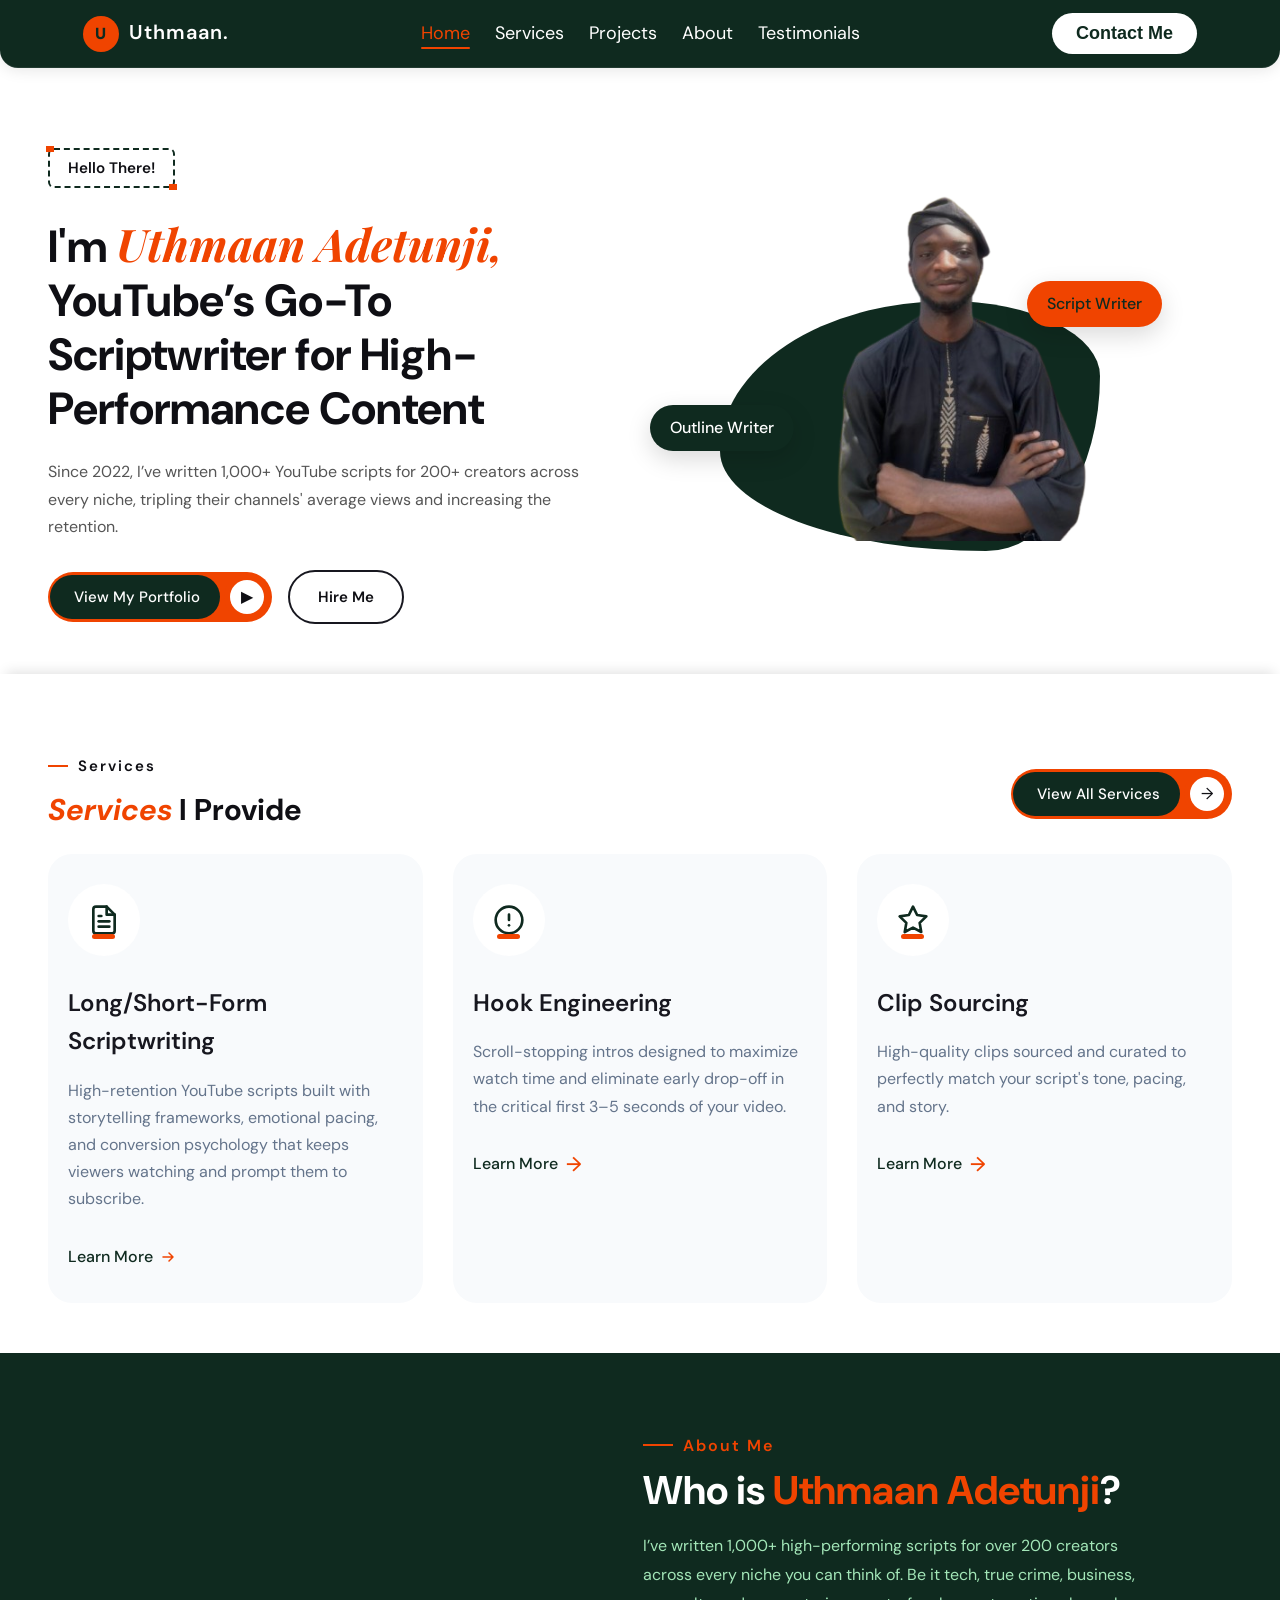
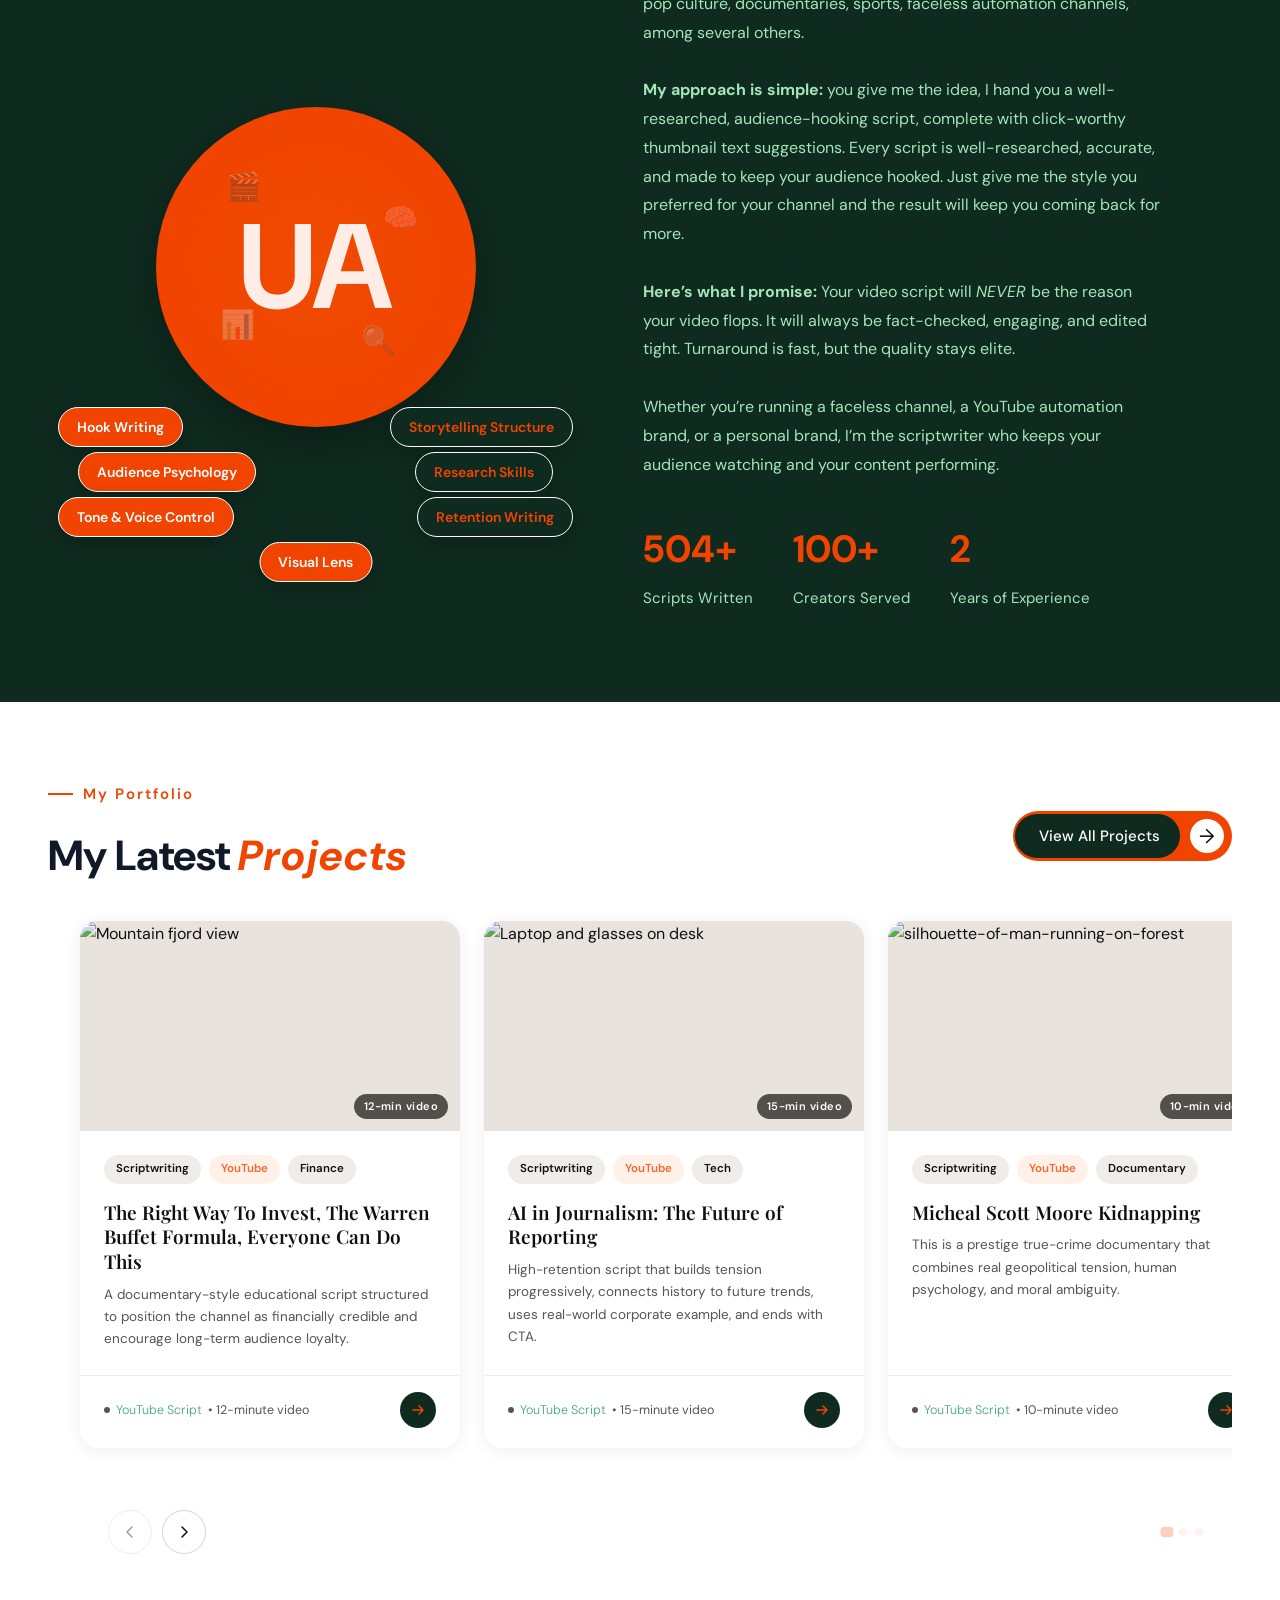
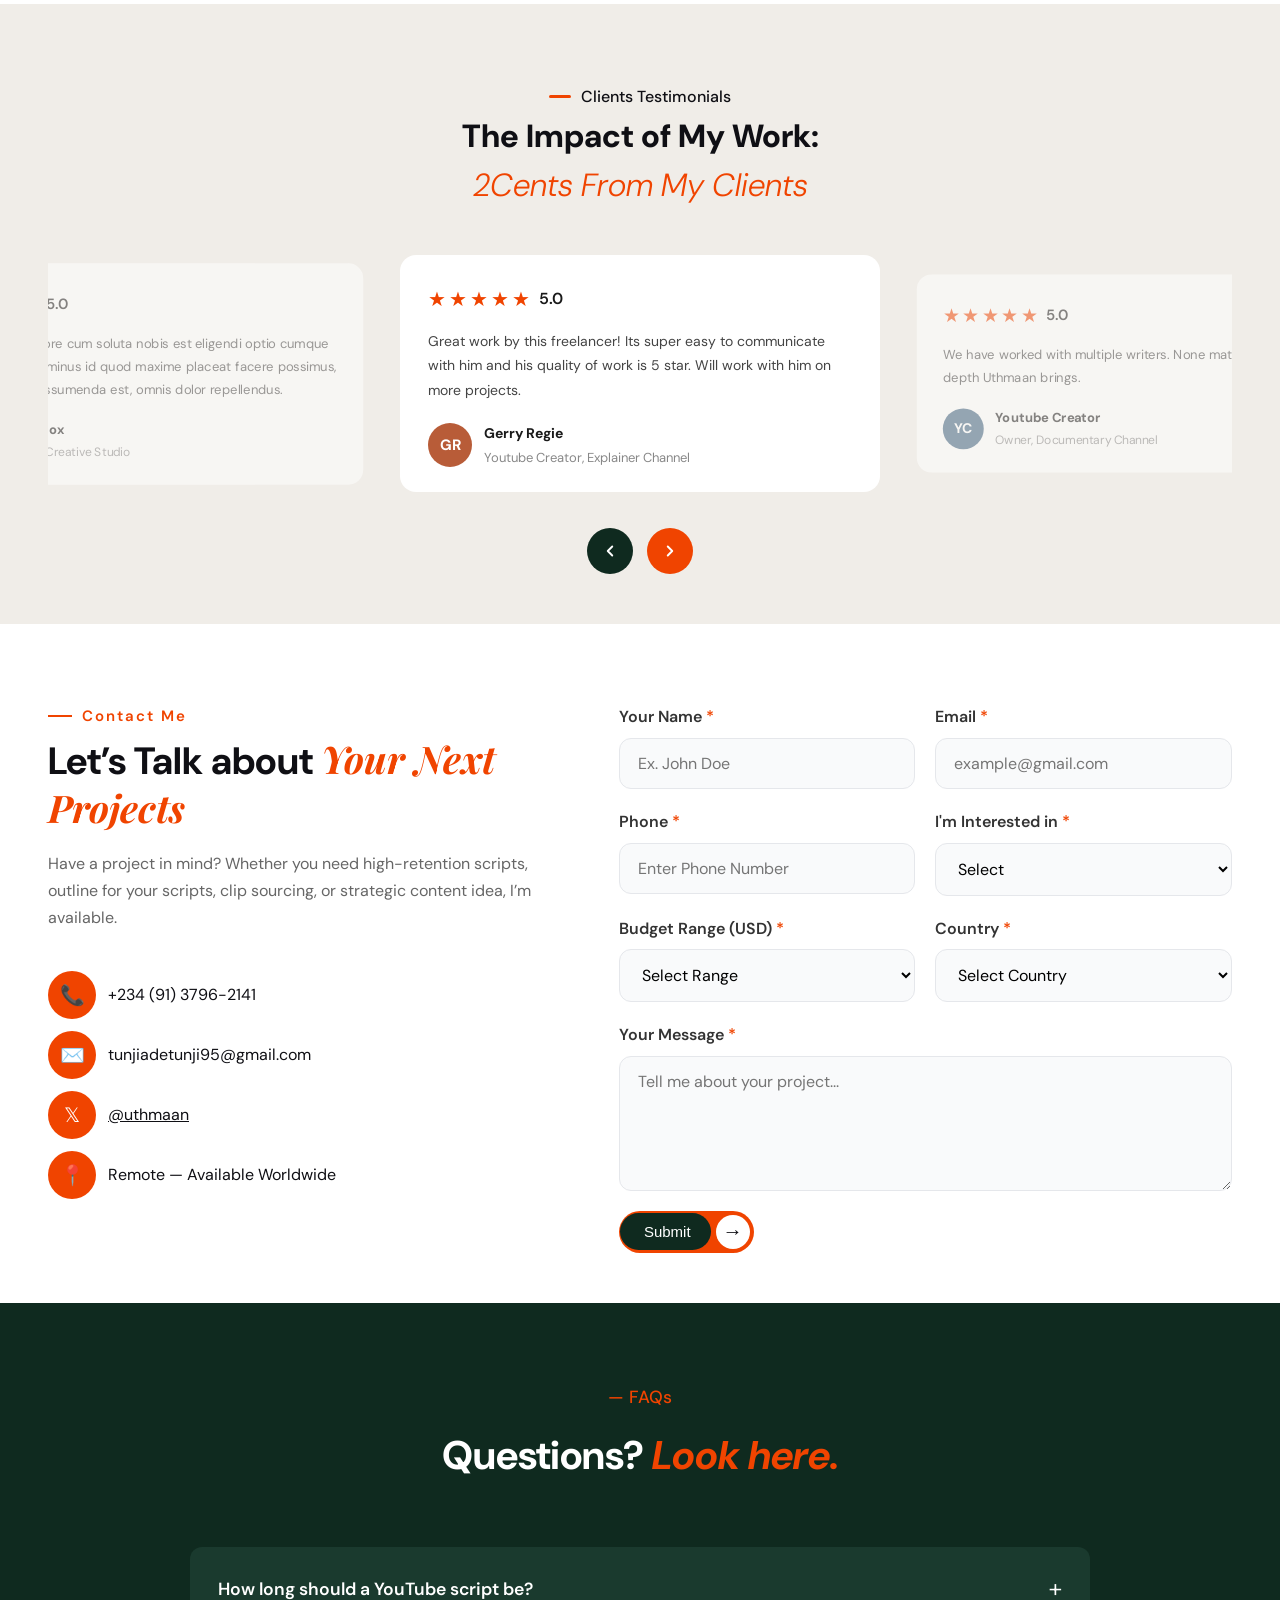
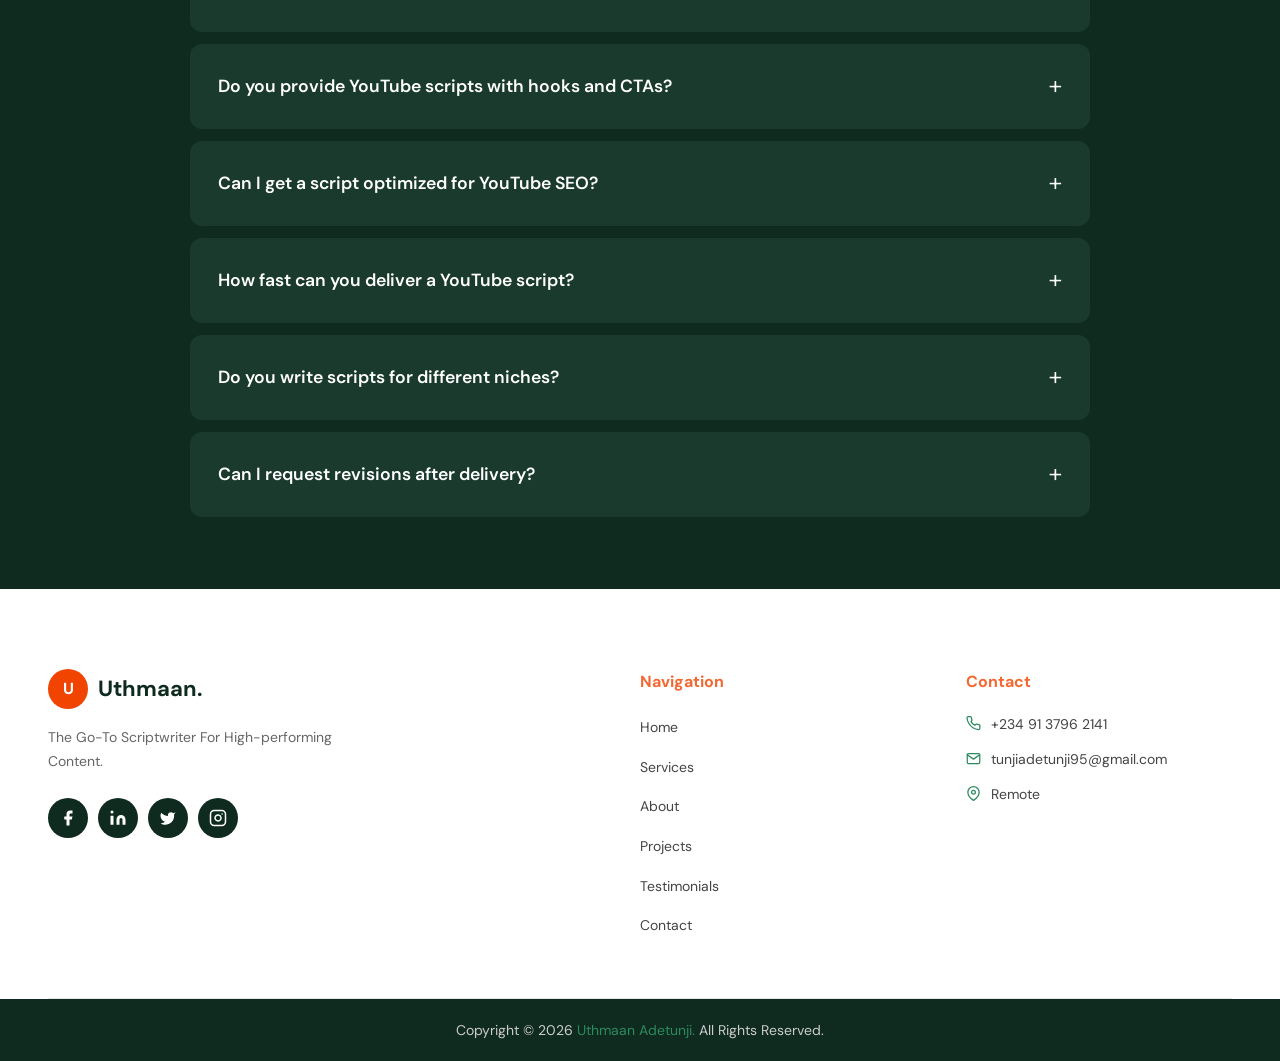
==== index.html @ aa57aba7 "add scroll navigation to the home cards" ====
<!DOCTYPE html>
<html lang="en">
<head>
<meta charset="UTF-8">
<meta name="viewport" content="width=device-width, initial-scale=1.0">
<title>Uthmaan Adetunji | YouTube Scriptwriter</title>
<link href="https://fonts.googleapis.com/css2?family=Playfair+Display:ital,wght@0,700;1,700&family=DM+Sans:wght@400;500;600;700&display=swap" rel="stylesheet">
<link rel="stylesheet" href="style.css">
<link rel="stylesheet" href="work.css">
</head>
<body id="top">
<!--Nav Section-->
  <header class="navbar" id="navBar">
  <div class="logo"><span class="logo-icon">
    U
  </span>Uthmaan.</div>

  <nav class="nav-links" id="navLinks" >
  <ul>
    <li><a href="index.html#top" class="active">Home</a></li>
    <li><a href="index.html#services">Services</a></li>
    <li><a href="index.html#portfolio">Projects</a></li>
    <li><a href="index.html#about">About</a></li>
    <li><a href="index.html#testimonials">Testimonials</a></li>
  </ul>
</nav>

<button class="btn-contact" id="contactme">
 <a href="index.html#contact">Contact Me</a>
  </button>
  
<div class="hamburger" id="hamburger">
    <span></span>
    <span></span>
    <span></span>
  </div>

  
  </header>
  
   <!-- Mobile nav -->
<div class="mobile-nav" id="mobileNav">
  <ul>
    <li><a href="index.html#top">Home</a></li>
    <li><a href="index.html#services">Services</a></li>
    <li><a href="index.html#portfolio">Projects</a></li>
    <li><a href="index.html#about">About</a></li>
    <li><a href="index.html#testimonials">Testimonials</a></li>
  </ul>
  
</div>

  <!-- Hero Section -->
<section class="hero">

  <div class="hero-body">

<div class="hero-greeting reveal">
  
  <div class="hello-badge">Hello There!</div>
  <h1>I'm <em class="hero-name">Uthmaan Adetunji,</em> YouTube’s Go-To Scriptwriter for High-Performance Content</h1>
  <p class="hero-description">
    Since 2022, I’ve written 1,000+ YouTube scripts for 200+ creators across 
    every niche, tripling their channels' average views and increasing the retention.
  </p>

<div class="hero-buttons">
    <a class="pill-btn" href="index.html#portfolio">
  <div class="text-area">View My Portfolio</div>
  <div class="icon-outer">
    <div class="icon-inner">
        ▶
    </div>
  </div>
</a>
    <a href="index.html#contact" class="btn-secondary">Hire Me</a>
  </div>
  </div>

<div class="hero-profile reveal">

  <div class="hero-profile-container">
    <div class="bg-shape"></div>
    <img src="images/uthmaan6.png" alt="Designer" class="hero-img">

    <div class="tag script">Script Writer</div>

    <div class="tag outline">Outline Writer</div>
    <div class="curve"></div>
    <div class="arrow-shape1"></div>
    <div class="arrow-shape2"></div>

  </div>

</div>

  </div>
</section>
<!--Services-->
<section class="services" id="services">
  <div class="home-service">
  <div class="service-left">
    <p class="services-label reveal">
      Services
    </p>
<h2 class="service-title reveal">
  <span>
Services
  </span> I Provide
</h2>
  </div>
<div class="service-button reveal">
  <a class="pill-btn" href="services.html">
  <div class="text-area">View All Services</div>
  <div class="icon-outer">
    <div class="icon-inner">
        →
    </div>
  </div>
</a>
 </div>
   </div>

<div class="services-catalogue">
    <div class="service-card card-1 reveal">
     <div class="service-icon">
      <svg xmlns="http://www.w3.org/2000/svg" viewBox="0 0 24 24" fill="none" stroke="#0f2a1f" stroke-width="2" stroke-linecap="round" stroke-linejoin="round">
          <path d="M14 2H6a2 2 0 0 0-2 2v16a2 2 0 0 0 2 2h12a2 2 0 0 0 2-2V8z"/><polyline points="14 2 14 8 20 8"/>
          <line x1="16" y1="13" x2="8" y2="13"/><line x1="16" y1="17" x2="8" y2="17"/><line x1="10" y1="9" x2="8" y2="9"/>
        </svg>
        <div class="icon-highlight">

        </div>
     </div>
      <h3>Long/Short-Form Scriptwriting</h3>
      <p>
        High-retention YouTube scripts built with storytelling frameworks, emotional pacing, and conversion psychology that keeps viewers watching and prompt them to subscribe.
      </p>
      <a href="long-shortform.html" class="learn-more">Learn More<span> <svg width="14" height="14" viewBox="0 0 14 14" fill="none"><path d="M2 7h10M8 3l4 4-4 4" stroke="currentColor" stroke-width="1.5" stroke-linecap="round" stroke-linejoin="round"/></svg></span></a>
    </div>


    <div class="service-card card-2 reveal">
      <div class="service-icon">
<svg xmlns="http://www.w3.org/2000/svg" viewBox="0 0 24 24" fill="none" stroke="#0f2a1f" stroke-width="2" stroke-linecap="round" stroke-linejoin="round">
          <circle cx="12" cy="12" r="10"/><line x1="12" y1="8" x2="12" y2="12"/><line x1="12" y1="16" x2="12.01" y2="16"/>
        </svg>
        <div class="icon-highlight"></div>
      </div>
      <h3>Hook Engineering</h3>
      <p>
        Scroll-stopping intros designed to maximize watch time and eliminate early drop-off in the critical first 3–5 seconds of your video.
      </p>
      <a href="hookengineering.html" class="learn-more">Learn More<span>→</span></a>
    </div>
    <div class="service-card card-3 reveal">
      <div class="service-icon">
<svg xmlns="http://www.w3.org/2000/svg" viewBox="0 0 24 24" fill="none" stroke="#0f2a1f" stroke-width="2" stroke-linecap="round" stroke-linejoin="round">
          <polygon points="12 2 15.09 8.26 22 9.27 17 14.14 18.18 21.02 12 17.77 5.82 21.02 7 14.14 2 9.27 8.91 8.26 12 2"/>
        </svg>
        <div class="icon-highlight"></div>
      </div>
      <h3>Clip Sourcing</h3>

      <p>
       High-quality clips sourced and curated to perfectly match your script's tone, pacing, and story.
        
      </p>
      <a href="clipsourcing.html" class="learn-more">Learn More<span>→</span></a>
    </div>

</div>

</section>

<!--About-->

<section class="about-home" id="about">
  <div class="about-home-container">
    <div class="about-home-leftside reveal">
     <div class="circle-graphic">
          <!-- Decorative icons -->
          <div class="decor-icon icon1">🎬</div>
          <div class="decor-icon icon2">🧠</div>
          <div class="decor-icon icon3">📊</div>
          <div class="decor-icon icon4">🔍</div>

          <!-- Big Monogram -->
          <div class="monogram">UA</div>

        </div>
        <div class="skill-tag tag1">Hook Writing</div>
          <div class="skill-tag tag2 dark">Storytelling Structure</div>
          <div class="skill-tag tag3">Audience Psychology</div>
          <div class="skill-tag tag4 dark">Research Skills</div>
          <div class="skill-tag tag5">Tone & Voice Control</div>
          <div class="skill-tag tag6 dark">Retention Writing</div>
          <div class="skill-tag tag7">Visual Lens</div>

    </div>
    <div class="right-side reveal">
        <h3>About Me</h3>
        <h2>Who is <span>Uthmaan Adetunji</span>?</h2>
        
        <p class="about-paragraph">
  I’ve written 1,000+ high-performing scripts for over 
        200 creators across every niche you can think of. Be it tech, true crime, business, pop culture, documentaries, sports, faceless automation channels, among several others.
      
      <br></br>
        <b>
My approach is simple:
        </b> you give me the idea, I hand you a well-researched, audience-hooking script, complete with click-worthy thumbnail text suggestions. Every script is well-researched, accurate, and made to keep your audience hooked.
Just give me the style you preferred for your channel and the result will keep you coming back for more.
     

    <br></br>
<b>
Here’s what I promise:
</b>
Your video script will <i>
NEVER 
</i>be the reason your video flops.
It will always be fact-checked, engaging, and edited tight.
Turnaround is fast, but the quality stays elite.
      <br></br>
Whether you’re running a faceless channel, a YouTube automation brand, or a personal brand, I’m the scriptwriter who keeps your audience watching and your content performing.
    
</p>

        <div class="stats reveal">
          <div class="stat-item">
            <h4 class="count" data-target="1000">0</h4>
            <p>Scripts Written</p>
            </div>
          <div class="stat-item">
            <h4 class="count" data-target="200">0</h4>
            <p>Creators Served</p>
          </div>
          <div class="stat-item">
            <h4 class="count" data-target="4">0</h4>
            <p>Years of Experience</p>
          </div>
        </div>
      </div>
  </div>
</section>

<!--Portfolio-->
  
 <section class="portfolio-section" id="portfolio">
    <div class="portfolio-header reveal">
      <div class="portfolio-header-left">
        <p class="portfolio-label">My Portfolio</p>
        <h2>My Latest <span>Projects</span></h2>
      </div>

     <div class="service-button">
  <a class="pill-btn" href="work.html">
  <div class="text-area">View All Projects</div>
  <div class="icon-outer">
    <div class="icon-inner">
       <p class="portfolio-arrow">
        →
       </p> 
    </div>
  </div>
</a>
 </div>
   </div>
    </div>

    <div class="work-index">
     
    <div class="scroll-track-wrap">
    <div class="project-list" id="homeTrack">
    <article class="home-card reveal" id="scriptCard"
        data-niches="motivation finance"
        data-title="The Right Way To Invest, The Warren Buffet Formula, Everyone Can Do This"
        data-desc=" A documentary-style educational script structured to position the channel as financially credible and encourage long-term audience loyalty.">
        <div class="card-thumb">
          <img src="https://images.unsplash.com/photo-1506905925346-21bda4d32df4?w=760&q=80" alt="Mountain fjord view"/>
          <span class="card-duration">12-min video</span>
        </div>
        <div class="card-body">
          <div class="card-tags">
            <span class="work-tag">Scriptwriting</span>
            <span class="work-tag yt">YouTube</span>
            <span class="work-tag">Finance</span>
          </div>
          <h3 class="card-title">The Right Way To Invest, The Warren Buffet Formula, Everyone Can Do This</h3>
          <p class="card-desc"> A documentary-style educational script structured to position the channel as financially credible and encourage long-term audience loyalty.</p>
        </div>
        <div class="card-footer">
          <p class="card-meta">YouTube Script <span>• 12-minute video</span></p>
          <div class="card-arrow"><svg width="14" height="14" viewBox="0 0 14 14" fill="none">
            <a href=" https://docs.google.com/document/d/1M3D33YZ6wyolLpUGLdE2-k6PoNHUfzqy8mmnyj9Y2NM/edit?usp=drivesdk" target="_blank" 
     rel="noopener">
            <path d="M2 7h10M8 3l4 4-4 4" stroke="currentColor" stroke-width="1.5" stroke-linecap="round" stroke-linejoin="round"/>
              </a>
            </svg></div>
        </div>
      </article>
      <!-- Card 2 -->
      <article class="home-card reveal"  id="scriptCard"
        data-niches="tech"
        data-title="AI in Journalism: The Future of Reporting"
        data-desc="High-retention script that builds tension progressively, connects history to future trends, uses real-world corporate example, and ends with CTA.">
        <div class="card-thumb">
          <img src="https://images.unsplash.com/photo-1496181133206-80ce9b88a853?w=760&q=80" alt="Laptop and glasses on desk"/>
          <span class="card-duration">15-min video</span>
        </div>
        <div class="card-body">
          <div class="card-tags">
            <span class="work-tag">Scriptwriting</span>
            <span class="work-tag yt">YouTube</span>
            <span class="work-tag">Tech</span>
          </div>
          <h3 class="card-title">AI in Journalism: The Future of Reporting</h3>
          <p class="card-desc">High-retention script that builds tension progressively, connects history to future trends, uses real-world corporate example, and ends with CTA.</p>
        </div>
        <div class="card-footer">
          <p class="card-meta">YouTube Script <span>• 15-minute video</span></p>
          <div class="card-arrow"><svg width="14" height="14" viewBox="0 0 14 14" fill="none">
            <a href="
            https://docs.google.com/document/d/1QIsEqmASEYWaJeW5eYCs7yxxhNVUkCSQ5501_OICDUs/edit?tab=t.0" target="_blank" 
     rel="noopener">
            <path d="M2 7h10M8 3l4 4-4 4" stroke="currentColor" stroke-width="1.5" stroke-linecap="round" stroke-linejoin="round"/></a></svg></div>
        </div>
      </article>
 
      <!-- Card 3 -->
      <article class="home-card reveal"  id="scriptCard"
        data-niches="crime documentary"
        data-title="Micheal Scott Moore Kidnapping"
        data-desc="This is a prestige true-crime documentary that combines real geopolitical tension, human psychology, and moral ambiguity.">
        <div class="card-thumb">
          <img src=" https://images.pexels.com/photos/217660/pexels-photo-217660.jpeg" alt="silhouette-of-man-running-on-forest"/>
          <span class="card-duration">10-min video</span>
        </div>
        <div class="card-body">
          <div class="card-tags">
            <span class="work-tag">Scriptwriting</span>
            <span class="work-tag yt">YouTube</span>
            <span class="work-tag">Documentary</span>
          </div>
          <h3 class="card-title">Micheal Scott Moore Kidnapping</h3>
          <p class="card-desc">This is a prestige true-crime documentary that combines real geopolitical tension, human psychology, and moral ambiguity.</p>
        </div>
        <div class="card-footer">
          <p class="card-meta">YouTube Script <span>• 10-minute video</span></p>
          <div class="card-arrow"><svg width="14" height="14" viewBox="0 0 14 14" fill="none">
            <a href="
            https://docs.google.com/document/d/1QIsEqmASEYWaJeW5eYCs7yxxhNVUkCSQ5501_OICDUs/edit?tab=t.0" target="_blank" rel="noopener">
             <path d="M2 7h10M8 3l4 4-4 4" stroke="currentColor" stroke-width="1.5" stroke-linecap="round" stroke-linejoin="round"/></a></svg></div>
        </div>
      </article>
</div>
  
</div>
</div>

<div class="scroll-dir">
    <button class="scroll-dirbtn" id="cardLbtn" aria-label="Scroll left" disabled>
      <svg width="16" height="16" viewBox="0 0 16 16" fill="none"><path d="M10 3L5 8l5 5" stroke="currentColor" stroke-width="1.5" stroke-linecap="round" stroke-linejoin="round"/></svg>
    </button>
    <button class="scroll-dirbtn" id="cardRbtn" aria-label="Scroll right">
      <svg width="16" height="16" viewBox="0 0 16 16" fill="none"><path d="M6 3l5 5-5 5" stroke="currentColor" stroke-width="1.5" stroke-linecap="round" stroke-linejoin="round"/></svg>
    </button>
    <div class="scroll-signs" id="signs"></div>
  </div>
</section>


    
<!--Testimonials-->
 
<section class="testimonials-section reveal" id="testimonials">
  <div class="section-label">Clients Testimonials</div>
  <h2 class="section-title">The Impact of My Work:</h2>
  <p class="section-title-italic">2Cents From My Clients</p>
 
  <div class="carousel-wrapper">
    <div class="carousel-track" id="track"></div>
  </div>
 
  <div class="nav-buttons">
    <button class="nav-btn prev" id="prevBtn" aria-label="Previous">
      <svg viewBox="0 0 24 24" fill="none" stroke="#fff" stroke-width="2.5" stroke-linecap="round" stroke-linejoin="round">
        <polyline points="15 18 9 12 15 6"/>
      </svg>
    </button>
    <button class="nav-btn next" id="nextBtn" aria-label="Next">
      <svg viewBox="0 0 24 24" fill="none" stroke="#fff" stroke-width="2.5" stroke-linecap="round" stroke-linejoin="round">
        <polyline points="9 18 15 12 9 6"/>
      </svg>
    </button>
  </div>
</section>


<!--Contact section-->

<section class="contact-section" id="contact">
  <div class="contact-container">
    
    <!-- Left Side - Contact Info -->
    <div class="contact-info reveal">
      <p class="contact-label">Contact Me</p>
      <h2>Let’s Talk about <span class="contact-highlight">Your Next Projects</span></h2>
      <p class="contact-description">
        Have a project in mind? Whether you need high-retention scripts, outline for your scripts, clip sourcing, or strategic content idea, I’m available.
      </p>

      <div class="contact-details">
        <div class="contact-item">
          <div class="icon-circle">📞</div>
          <div>+234 (91) 3796-2141</div>
        </div>
        <div class="contact-item">
          <div class="icon-circle">✉️</div>
          <div>tunjiadetunji95@gmail.com</div>
        </div>
        <div class="contact-item">
          <div class="icon-circle">𝕏</div>
          <div><a href="" class="contactX-account">@uthmaan</a></div>
        </div>
        <div class="contact-item">
          <div class="icon-circle">📍</div>
          <div>Remote — Available Worldwide</div>
        </div>
      </div>
    </div>

    <!-- Right Side - Contact Form -->
    <div class="contact-form reveal">
      <form id="contactForm" action="https://formspree.io/f/mlgkvgan" method="POST">
        <div class="form-row">
          <div class="form-group">
            <label>Your Name <span class="required">*</span></label>
            <input type="text" name="name" placeholder="Ex. John Doe" required>
          </div>
          <div class="form-group">
            <label>Email <span class="required">*</span></label>
            <input type="email" name="email" placeholder="example@gmail.com" required>
          </div>
        </div>

        <div class="form-row">
          <div class="form-group">
            <label>Phone <span class="required">*</span></label>
            <input type="tel" name="phone" placeholder="Enter Phone Number" required>
          </div>
          <div class="form-group">
            <label>I'm Interested in <span class="required">*</span></label>
            <select name="interest" required>
              <option value="">Select</option>
              <option value="youtube-script">YouTube Scriptwriting</option>
              <option value="video-editing">Outline Writing</option>
              <option value="content-strategy">Content Strategy</option>
              <option value="other">Other</option>
            </select>
          </div>
        </div>

        <div class="form-row">
          <div class="form-group">
            <label>Budget Range (USD) <span class="required">*</span></label>
            <select name="budget" required>
              <option value="">Select Range</option>
              <option value="50-100">$50 - $100</option>
              <option value="100-200">$100 - $200</option>
              <option value="200-500">$200 - $500</option>
              <option value="500+">$500+</option>
            </select>
          </div>
          <div class="form-group">
            <label>Country <span class="required">*</span></label>
            <select name="country" required>
              <option value="">Select Country</option>
              <option value="Nigeria">Nigeria</option>
              <option value="United States">United States</option>
              <option value="United Kingdom">United Kingdom</option>
              <option value="Canada">Canada</option>
              <option value="Other">Other</option>
            </select>
          </div>
        </div>

        <div class="form-group full">
          <label>Your Message <span class="required">*</span></label>
          <textarea name="message" rows="5" placeholder="Tell me about your project..." required></textarea>
        </div>
<div class="service-button">
  <button type="submit" class=" submit-btn" id="submitBtn">
  <div class="text-area">Submit</div>
  <div class="icon-outer">
    <div class="icon-inner">
       <p class="portfolio-arrow">
        →
       </p> 
    </div>
  </div>
</button>
 </div>
    </div>
  </div>
</section>

<!--Custom Alert-->
<div class="alert-backdrop" id="alertBackdrop"></div>
<div class="alert-box" id="customAlert">
  <h3 id="alertTitle">Uthmaan Adetunji</h3>
    <p id="alertMessage"></p>
    <button type="button" onclick="closeAlert()">Ok</button>
  </div>

<!--FAQ-->
<section class="faq-section">
  <div class="faq-header reveal">
    <p class="faq-subtitle">— FAQs</p>
    <h2>Questions? <span class="faq-highlight">Look here.</span></h2>
  </div>

  <div class="faq-container reveal" id="faqContainer">
    <!-- FAQ Item 1 -->
    <div class="faq-item">
      <div class="faq-question">
        <span>How long should a YouTube script be?</span>
        <span class="faq-icon">+</span>
      </div>
      <div class="faq-answer">
        It depends on your video length. A good rule is 130–150 words per minute. For a 10-minute video, aim for 1300–1500 words. I always write with pacing in mind so the script feels natural when spoken.
      </div>
    </div>

    <!-- FAQ Item 2 -->
    <div class="faq-item">
      <div class="faq-question">
        <span>Do you provide YouTube scripts with hooks and CTAs?</span>
        <span class="faq-icon">+</span>
      </div>
      <div class="faq-answer">
        Yes! Every script I write includes a strong hook in the first 3–5 seconds, engaging storytelling throughout, and clear calls-to-action (subscribe, like, comment, etc.) at the right moments.
      </div>
    </div>

    <!-- FAQ Item 3 -->
    <div class="faq-item">
      <div class="faq-question">
        <span>Can I get a script optimized for YouTube SEO?</span>
        <span class="faq-icon">+</span>
      </div>
      <div class="faq-answer">
        Absolutely. I incorporate target keywords naturally into the script, title suggestions, description hooks, and chapter timestamps to help your video rank better in YouTube search.
      </div>
    </div>

    <!-- FAQ Item 4 -->
    <div class="faq-item">
      <div class="faq-question">
        <span>How fast can you deliver a YouTube script?</span>
        <span class="faq-icon">+</span>
      </div>
      <div class="faq-answer">
        Standard delivery is 24 hours for a 8–12 minute script. For scripts longer than that, 48-72 hours. Rush orders (24 hours) are available for an additional fee depending on complexity.
      </div>
    </div>

    <!-- FAQ Item 5 -->
    <div class="faq-item">
      <div class="faq-question">
        <span>Do you write scripts for different niches?</span>
        <span class="faq-icon">+</span>
      </div>
      <div class="faq-answer">
        Yes. I write scripts for education, tech reviews, finance, self-improvement, gaming, vlogs, faceless channels, and more. Just share your niche and target audience.
      </div>
    </div>

    <!-- FAQ Item 6 -->
    <div class="faq-item faq-item6">
      <div class="faq-question">
        <span>Can I request revisions after delivery?</span>
        <span class="faq-icon">+</span>
      </div>
      <div class="faq-answer">
        Of course! I offer 2 rounds of revisions included in the price. Additional changes can be made if needed to ensure you're 100% satisfied with the final script.
      </div>
    </div>
  </div>
</section>

<!--Footer-->
<footer class="footer reveal">
  <div class="footer-top">
    <div class="footer-brand">
      <div class="footer-logo">
        <span class="footer-logo-icon">U</span>
        Uthmaan.
      </div>
      <p class="footer-desc">
        The Go-To Scriptwriter For High-performing Content.
      </p>
      <div class="footer-socials">
        <a href="#" class="social-icon">
          <svg xmlns="http://www.w3.org/2000/svg" width="18" height="18" viewBox="0 0 24 24" fill="currentColor"><path d="M18 2h-3a5 5 0 0 0-5 5v3H7v4h3v8h4v-8h3l1-4h-4V7a1 1 0 0 1 1-1h3z"/></svg>
        </a>
        <a href="#" class="social-icon">
          <svg xmlns="http://www.w3.org/2000/svg" width="18" height="18" viewBox="0 0 24 24" fill="currentColor"><path d="M16 8a6 6 0 0 1 6 6v7h-4v-7a2 2 0 0 0-2-2 2 2 0 0 0-2 2v7h-4v-7a6 6 0 0 1 6-6zM2 9h4v12H2z"/><circle cx="4" cy="4" r="2"/></svg>
        </a>
        <a href="#" class="social-icon">
          <svg xmlns="http://www.w3.org/2000/svg" width="18" height="18" viewBox="0 0 24 24" fill="currentColor"><path d="M22 4s-.7 2.1-2 3.4c1.6 10-9.4 17.3-18 11.6 2.2.1 4.4-.6 6-2C3 15.5.5 9.6 3 5c2.2 2.7 5.5 4.3 9 4.3-.9-4.3 4-6.6 7-3.8 1.1 0 3-1.2 3-1.5z"/></svg>
        </a>
        <a href="#" class="social-icon">
          <svg xmlns="http://www.w3.org/2000/svg" width="18" height="18" viewBox="0 0 24 24" fill="none" stroke="currentColor" stroke-width="2" stroke-linecap="round" stroke-linejoin="round"><rect x="2" y="2" width="20" height="20" rx="5" ry="5"/><path d="M16 11.37A4 4 0 1 1 12.63 8 4 4 0 0 1 16 11.37z"/><line x1="17.5" y1="6.5" x2="17.51" y2="6.5"/></svg>
        </a>
      </div>
    </div>

    <div class="footer-nav">
      <h4>Navigation</h4>
      <ul>
        <li><a href="index.html#top">Home</a></li>
        <li><a href="index.html#services">Services</a></li>
        <li><a href="index.html#about">About</a></li>
        <li><a href="index.html#portfolio">Projects</a></li>
        <li><a href="index.html#testimonials">Testimonials</a></li>
        <li><a href="index.html#contact">Contact</a></li>
      </ul>
    </div>

    <div class="footer-contact">
      <h4>Contact</h4>
      <ul>
        <li>
          <svg xmlns="http://www.w3.org/2000/svg" width="15" height="15" viewBox="0 0 24 24" fill="none" stroke="currentColor" stroke-width="2" stroke-linecap="round" stroke-linejoin="round"><path d="M22 16.92v3a2 2 0 0 1-2.18 2 19.79 19.79 0 0 1-8.63-3.07A19.5 19.5 0 0 1 4.69 12a19.79 19.79 0 0 1-3.07-8.67A2 2 0 0 1 3.62 1h3a2 2 0 0 1 2 1.72c.127.96.361 1.903.7 2.81a2 2 0 0 1-.45 2.11L8.09 8.91a16 16 0 0 0 5.93 5.93l1.27-1.27a2 2 0 0 1 2.11-.45c.907.339 1.85.573 2.81.7A2 2 0 0 1 22 16.92z"/></svg>
          +234 91 3796 2141
        </li>
        <li>
          <svg xmlns="http://www.w3.org/2000/svg" width="15" height="15" viewBox="0 0 24 24" fill="none" stroke="currentColor" stroke-width="2" stroke-linecap="round" stroke-linejoin="round"><path d="M4 4h16c1.1 0 2 .9 2 2v12c0 1.1-.9 2-2 2H4c-1.1 0-2-.9-2-2V6c0-1.1.9-2 2-2z"/><polyline points="22,6 12,13 2,6"/></svg>
          tunjiadetunji95@gmail.com
        </li>
        <li>
          <svg xmlns="http://www.w3.org/2000/svg" width="15" height="15" viewBox="0 0 24 24" fill="none" stroke="currentColor" stroke-width="2" stroke-linecap="round" stroke-linejoin="round"><path d="M21 10c0 7-9 13-9 13s-9-6-9-13a9 9 0 0 1 18 0z"/><circle cx="12" cy="10" r="3"/></svg>
          Remote
        </li>
      </ul>
    </div>
  </div>

  <div class="footer-bottom">
    <p>Copyright © 2026 <span>Uthmaan Adetunji.</span> All Rights Reserved.</p>

  </div>
</footer>
<script src="script.js">
</script>
</body>
</html>
---- style.css ----
:root {
  --bg: #ffff;
  --card: #17171f;
  --accent: #F04400;
  --accent-light:#F36933;
  --teal:#0f2a1f;
  --teal-light: #3dab74;
  --green:#dce5dc;
  --sage:#dce5dc;
  --text: #0f0f14;
  --muted: #555;
  --border: rgba(255,255,255,0.08);
}

* {
  margin: 0;
  padding: 0;
  box-sizing: border-box;
}
html{
  scroll-behavior:smooth;
  max-width:100%;
}
body {
  background: var(--bg);
  color: var(--text);
  line-height: 1.6;
  font-family: 'DM Sans', sans-serif;
  overflow-x:hidden;
}

/* NAV */
.navbar{
  background-color:var(--teal);
  width:100%;
  padding: 0 48px;
  display: flex;
  justify-content: space-between;
  align-items: center;
  top: 0;
  left:0;
  right:0;
  box-shadow: 0 2px 15px rgba(0, 0, 0, 0.1);
  border-bottom: 1px solid var(--border);
  z-index: 1000;
  position:sticky;
  height:68px;
  border-radius:0 0 18px 18px;

}

.logo {
  font-weight: 600;
  font-size: 1.25rem;
  letter-spacing: 1px;
  padding-left:35px;
  display:flex;
  gap:10px;
  color:var(--bg);  
}
.logo-icon {
    width: 36px; 
    height: 36px;
    background: var(--accent);
    border-radius: 50%;
    display: flex; 
    align-items: center; 
    justify-content: center;
    color: var(--teal);
    font-weight: 900;
    font-size: 1rem;
    flex-shrink:0;
  }
.nav-links ul {
  list-style: none;
  display: flex;
  gap: 25px;
  
}

.nav-links a {
  text-decoration: none;
  color: var(--bg);
  font-size: 18px;
  transition: 0.3s ease;
  position:relative;
}

.nav-links a.active,
.nav-links a:hover {
  color: var(--accent);
}
.nav-links a.active::after {
    content: '';
    position: absolute;
    bottom: -4px; 
    left: 0; 
    right: 0;
    height: 2px;
    background: var(--accent);
    border-radius: 2px;
  }
.btn-contact{
  display:flex;
  padding: 10px 24px;
  background: var(--bg);
  border: none;
  border-radius: 50px;
  margin-right:35px;
  cursor:pointer;
 transition: background .2s;
 flex-shrink:0;
}
.btn-contact a {
  text-decoration: none;
  color: var(--teal);
  font-size:18px;
  font-weight:600;
  white-space:nowrap;
}
.btn-contact:hover{
  background:var(--accent);
  transform: scale(1.04);
}

/*Hamburger Menu*/

.hamburger {
  display: none;
  flex-direction: column;
  cursor: pointer;
  gap: 5px;
  padding:4px;
  margin-right:8px;
}
.hamburger span {
  width: 25px;
  height: 3px;
  background: var(--bg);
  border-radius: 3px;
  transition: 0.3s;
  display:block;
}

.hamburger.open span:nth-child(1) {
  transform: translateY(8px) rotate(45deg);
}
.hamburger.open span:nth-child(2) {
  opacity: 0;
}
.hamburger.open span:nth-child(3) {
  transform: translateY(-8px) rotate(-45deg);
}

/* Mobile nav drawer */
.mobile-nav {
  display: none;
  position: fixed;
  top: 68px; 
  left: 0; 
  right: 0;
  background: var(--teal);
  z-index: 99;
  padding: 20px 0;
  box-shadow: 0 8px 24px rgba(0,0,0,0.2);
}
.mobile-nav.open { 
    display: block; 
}
.mobile-nav ul { 
    list-style: none; 
}
.mobile-nav ul li a {
  display: block;
  padding: 13px 28px;
  color: rgba(255,255,255,0.85);
  text-decoration: none;
  font-size: 16px;
  font-weight: 500;
  border-bottom: 1px solid rgba(255,255,255,0.07);
  transition: color .2s;
}
.mobile-nav ul li a:hover { 
    color: var(--accent-light); 
}
 
/*HERO Left*/
.hero {
  padding-top:80px;
  max-width:1300px;
  margin: 0 auto;
  padding-left: 48px;
  padding-right: 48px;
}
.hero-body{
display:grid;
grid-template-columns:1fr 1fr;
gap:40px;
position:relative;
align-items:center;

}
.hero-greeting{
  position:relative;
  z-index:2;
}
.hello-badge{
    display: inline-flex;
    align-items: center;
    border: 2px dashed var(--teal);
    border-radius: 6px;
    padding: 6px 18px;
    font-size: 0.95rem;
    font-weight: 600;
    color: var(--text);
    margin-bottom: 28px;
    position: relative;
    animation: fadeUp .6s ease both;
}
.hello-badge::before,
  .hello-badge::after {
    content: '';
    width:8px;
    height:6px;
    background: var(--accent);
    position: absolute;
  }
  .hello-badge::before { 
    top: -4px; 
    left: -4px; 
  }
  .hello-badge::after  { 
    bottom: -4px; 
    right: -4px; 
  }
 

.hero h1 {
  font-family:'DM Sans', 'sans-serif';
  font-size: 45px;
  font-weight: 700;
  line-height: 1.2;
  margin-bottom: 22px;
  animation: fadeUp .6s .1s ease both;
}
.hero-name{
  color:var(--accent);
  font-family:'Playfair Display', 'serif';
}

.hero-description {
  max-width: 600px;
  font-size: 1rem;
  line-height:1.7;
  color: var(--muted);
  margin-bottom: 30px;
  animation: fadeUp .6s .2s ease both;
}

.hero-buttons {
  display: flex;
  align-items:center;
  gap: 16px;
  flex-wrap:wrap;
  animation: fadeUp .6s .3s ease both;
  margin-bottom:50px;
}
.pill-btn {
  display: inline-flex;
  align-items: center;
  gap: 4px;                  
  border-radius: 999px;
  background: var(--accent);    
  padding: 2px;
  cursor: pointer;
  text-decoration: none;
  transition: transform .2s,
}

.pill-btn .text-area {
  background: var(--teal);     
  border-radius: 999px;      
  padding: 10px 20px 10px 24px;
  font-size: 15px;
  font-weight: 500;
  color: #fff;
  white-space: nowrap;
}

.pill-btn .icon-outer {
  width: 46px;
  height: 46px;
  background: var(--accent);       
  border-radius: 50%;
  display: flex;
  align-items: center;
  justify-content: center;
  flex-shrink: 0;
}

.pill-btn .icon-inner {
  width: 34px;
  height: 34px;
  background: var(--bg);          
  border-radius: 50%;
  display: flex;
  color:var(--text);
  align-items: center;
  justify-content: center;
}
.pill-btn:hover{
  transform:translateY(-2px);
}
.btn-secondary {
  display:inline-flex;
  align-items:center;
 padding:13px 28px;
  border: 2px solid var(--card);
  color: var(--text);
  text-decoration: none;
  font-size: 15px;
  border-radius:50px;
  font-weight:600;
  background:transparent;
  cursor:pointer;
  transition:background .2s, color .2s;
}

.btn-secondary:hover {
  background: var(--card);
    color: var(--bg)
}

/*Hero Right */
.hero-profile {
  position: relative;
  display: flex;
    align-items: flex-end;
    justify-content: center;
    height: 560px;
    margin-top:-300px;
    animation: fadeUp .7s .1s ease both;
}


.hero-img {
  position: relative;
  width: 380px;
  height:520px;
  z-index: 1;
  object-fit:cover;
  object-position:top;
  display:block;
  overflow:hidden;
  filter: brightness(0.89);      
  transition: filter 0.4s ease; 
  
}
.hero-img:hover {
  filter: brightness(1);
}

.bg-shape {
  position: absolute;
  width: 380px;
  height: 250px;
  background: var(--teal);
  border-radius: 50%;
  top: 320px;
  left: 60px;
  z-index: 0;
  border-radius: 60% 40% 30% 70% / 60% 30% 70% 40%;
}
.tag {
  position: absolute;
  padding: 10px 20px;
  border-radius: 50px;
  font-weight: 500;
  font-size: 16px;
  z-index: 5;
  box-shadow: 0 8px 24px rgba(0,0,0,.15);
  white-space: nowrap;
  animation: floatBadge 3s ease-in-out infinite;
}

.tag.script {
  background: var(--accent);
  color:var(--teal);
  right:70px;
  top:300px;
  animation-delay: .8s;
}

.tag.outline {
  background: var(--teal);
  color: white;
  left: -10px;
  bottom: 90px;
  animation-delay: 0s;
}

@keyframes floatBadge {
  0%, 100% { transform: translateY(0); }
  50% { transform: translateY(-8px); }
}
@keyframes fadeUp {
  from { opacity: 0; transform: translateY(24px); }
  to   { opacity: 1; transform: translateY(0); }
}

/*Services*/

.services{
position:relative;
margin:0 auto;
background:var(--bg);
box-shadow: 0 -8px 12px -6px rgba(0, 0, 0, 0.12);
padding-top:80px;
padding-left: 48px;
padding-right: 48px;
max-width:1300px;
}

.home-service{
  display:flex;
  justify-content:space-between;
  align-items:center;
  flex-wrap:wrap;
  gap:20px;
 margin-bottom:20px;
}
.services-label{
  font-size:15px;
  color:var(--text);
  font-weight:600;
  letter-spacing:2px;
  display:flex;
  align-items:center;
  gap:10px;
  margin-bottom:8px;
}
.services-label::before {
      content: '';
      width: 20px;
      height: 2px;
      background-color: var(--accent);
      flex-shrink:0;
}
.service-title{
  font-size:30px; 
  font-weight:700;
  color:var(--text);
}

.service-title span{
  color:var(--accent);
  font-style:italic;
}
.service-button{
  margin-right:0;
}
    
.services-catalogue{
  display:grid;
  grid-template-columns:repeat(auto-fit, minmax(280px, 1fr));
  gap:30px;
 }
.service-card{
  background-color:#f8fafc;
  border-radius:24px;
  padding: 30px 20px;
  transition: all 0.4s ease;
  margin-bottom:50px;
}
.service-card:hover{
  transform:translateY(-20px);
  box-shadow: 0 20px 30px rgba(0, 0, 0, 0.08);
}
.service-card::before {
  content: '';
  position: absolute;
  bottom: 0; 
  left: 0;
  width: 0;
  height: 3px;
  background: var(--accent);
  transition: width .4s ease;
  border-radius: 0 0 0 20px;
}
.service-card:hover::before { 
    width: 100%; 
}
.service-icon {
      width: 72px;
      height: 72px;
      background:var(--bg);
      border-radius: 50%;
      display: flex;
      align-items: center;
      justify-content: center;
      margin-bottom: 28px;
      position:relative;
    }
    .service-icon svg { 
    width: 32px; 
    height: 32px; 
}
    .icon-highlight {
      position: absolute; 
      background-color: var(--accent);
      border-radius: 3px;
      bottom: 17px; 
      right: 25px;
      width: 23px; 
      height: 5px;
    }
    
    .service-card h3 {
      font-size: 24px;
      font-weight: 600;
      color: var(--card);
      margin-bottom: 16px;
    }
    .service-card p {
      color: #64748b;
      font-size: 16px;
      margin-bottom: 28px;
      line-height: 1.7;
    }
.learn-more {
      color: var(--teal);
      font-weight: 500;
      text-decoration: none;
      display: inline-flex;
      align-items: center;
      gap: 8px;
      transition: all 0.3s ease;
    }
    .learn-more:hover {
      gap: 12px;
    }

    .learn-more span {
      font-size: 20px;
      transition: transform 0.3s ease;
      color:var(--accent);
    }
   .learn-more:hover span {
      transform: translateX(6px);
    }

/*About section*/

.about-home{
  background-color:var(--teal);
  color:white;
  padding-top:80px;
  padding-left:48px;
  padding-right:48px;
  min-height:500px;
  max-width:1300px;
  margin:0 auto;
}

.about-home-container{
  display:grid;
  grid-template-columns:1fr 1.1fr;
  gap:60px;
  align-items:center;
}
.about-home-leftside{
  display: flex;
  justify-content: center;
  position:relative;
}
.circle-graphic {
      width: 320px;
      height: 320px;
      background: var(--accent);
      border-radius: 50%;
      position: relative;
      display: flex;
      align-items: center;
      justify-content: center;
      box-shadow: 0 15px 40px rgba(0, 0, 0, 0.25);
      overflow: hidden;
      flex-shrink:0;
    }

.circle-graphic::before {
      content: '';
      position: absolute;
      inset: 0;
      background: radial-gradient(circle, rgba(250, 204, 21, 0.08) 0%, transparent 70%);
      opacity: 0.6;
    }

.monogram {
      font-size: 120px;
      font-weight: 700;
      color: var(--bg);
      opacity: 0.9;
      z-index: 2;
      line-height: 1;
    }
    .decor-icon {
      position: absolute;
      font-size: 28px;
      color: var(--teal);
      opacity: 0.25;
    }

    .icon1 { top: 18%; left: 22%; }
    .icon2 { top: 28%; right: 18%; }
    .icon3 { bottom: 25%; left: 20%; }
    .icon4 { bottom: 20%; right: 25%; }

.skill-tag {
      position: absolute;
      background-color: var(--accent);
      font-weight: 600;
      padding: 8px 18px;
      border:1px solid var(--bg);
      border-radius: 50px;
      font-size: 14px;
      white-space: nowrap;
      box-shadow: 0 6px 20px rgba(0, 0, 0, 0.2);
      transition: transform 0.3s ease;
      z-index:10;
    }
.skill-tag:hover {
      transform: scale(1.08);
    }

    .skill-tag.dark {
      background-color: var(--teal);
      color:var(--accent);
    }
    .tag1 { bottom:-20px; left: 10px; }
    .tag2 { bottom: -20px; right: 10px; }
    .tag3 { bottom: -65px; left: 30px; }
    .tag4 { bottom: -65px; right: 30px; }
    .tag5 { bottom: -110px; left: 10px; }
    .tag6 { bottom: -110px; right: 10px; }
    .tag7 { bottom: -155px; left: 50%; transform:translateX(-50%) }

    .right-side h3 {
      color: var(--accent);
      font-size: 16px;
      font-weight: 600;
      letter-spacing: 2px;
      margin-bottom: 10px;
      display: flex;
      align-items: center;
      gap: 10px;
    }
.right-side h3::before {
      content: '';
      width: 30px;
      height: 2px;
      background-color: var(--accent);
    }
.right-side h2 {
      font-size: 40px;
      line-height: 1.1;
      margin-bottom: 20px;
    }

    .right-side h2 span {
      color: var(--accent);
    }

    .right-side p {
      font-size: 16px;
      line-height: 1.8;
      color: #a3e6b8;
      margin-bottom: 40px;
      max-width: 520px;
    }
    .stats {
      display: flex;
      gap: 40px;
      margin-bottom: 50px;
    }

    .stat-item h4 {
      font-size: 38px;
      font-weight: 700;
      color: var(--accent);
    }

    .stat-item p {
      font-size: 15px;
      color: #a3e6b8;
      margin-top: 5px;
    }
   
/*Portfolio*/

.portfolio-section {
      padding-top:80px;
      padding-left:48px;
      padding-right:48px;
      max-width: 1300px;
      margin:0 auto;
      position:relative;

    }

    .portfolio-header {
      display: flex;
      justify-content: space-between;
      align-items: center;
      margin-bottom: 20px;
      flex-wrap: wrap;
      gap: 20px;
    }

    .portfolio-header-left {
      display: flex;
     flex-direction: column;
      gap: 8px;
    }
    .portfolio-label {
      color: var(--accent);
      font-size: 15px;
      font-weight: 600;
      letter-spacing: 2px;
      display: flex;
      align-items: center;
      gap: 10px;
      margin-bottom:8px;
    }
    .portfolio-label::before {
      content: '';
      width: 25px;
      height: 2px;
      background-color: var(--accent);
      flex-shrink:0;
    }

    .portfolio-header h2 {
      font-size: 42px;
      font-weight: 700;
      color: #111827;
    }
    .portfolio-header h2 span {
     color: var(--accent);
      font-weight:700;
      font-style:italic;
      letter-spacing: 2px;
    }
  .portfolio-arrow {
      width: 36px;
      height: 36px;
      border-radius: 50%;
      display: flex;
      align-items: center;
      justify-content: center;
      font-size: 20px;
      transition: transform 0.4s ease;
      margin:0;
    }

    .project-list{
      display: flex;
      gap: 24px;
      overflow-x: auto;
      scroll-snap-type: x mandatory;
      scroll-padding-left: 60px;
      padding: 12px 32px;
      -webkit-overflow-scrolling: touch;
      scrollbar-width: none;
      margin-bottom:50px;
    }
    .project-list::-webkit-scrollbar { 
      display: none; 
    }
.home-card {
      flex: 0 0 380px;
      background: var(--bg);
      border-radius: 18px;
      overflow: hidden;
      scroll-snap-align: start;
      display: flex;
      flex-direction: column;
      box-shadow: 0 2px 16px rgba(26,23,20,0.07);
      transition: transform 0.3s cubic-bezier(.22,.68,0,1.2), box-shadow 0.3s ease, opacity 0.25s ease;
      cursor: pointer;
    }
 
    .home-card:hover {
      transform: translateY(-6px);
      box-shadow: 0 12px 40px rgba(26,23,20,0.13);
    }
 
    .home-card.hidden {
      display: none;
    }
   .scroll-dir {
  display: flex;
  align-items: center;
  gap: 10px;
  padding: 0 60px;
  margin-bottom: 50px;
}
 .scroll-dirbtn {
      width: 44px; 
      height: 44px;
      border-radius: 50%;
      border: 1.5px solid #d8d2ca;
      background: transparent;
      cursor: pointer;
      display: flex;
      align-items: center;
      justify-content: center;
      color: var(--ink);
      transition: background 0.2s, border-color 0.2s, color 0.2s;
    }
 
    .scroll-dirbtn:hover {
      background: var(--teal);
      border-color: var(--muted);
      color: #fff;
    }
 
    .scroll-dirbtn:disabled { 
      opacity: 0.4; 
      cursor: not-allowed;
     }
 
.scroll-signs {
 display: flex;
  gap: 6px;
  align-items: center;
  margin-left: auto;
  padding-right:10px;
  width: 8px;
  height: 8px;
  border-radius: 50%;
  border: none;
  background: var(--accent);
  opacity: 0.25;
  cursor: not-allowed;
}
.scroll-signs.active {
  opacity: 2;
  transform: scale(1.3);
  width: 22px;
  border-radius: 3px;
}


/*  TESTIMONIALS */
.testimonials-section {
      background: #f0ede8;
      padding-top:80px;
      padding-right:48px;
      padding-left:48px;
      text-align: center;
      overflow: hidden;
      max-width:1300px;
    }
 
    .section-label {
      display: flex;
      align-items: center;
      justify-content: center;
      gap: 10px;
      font-size: 16px;
      font-weight: 500;
      color: var(--text);
      margin-bottom: 8px;
    }
 
    .section-label::before {
      content: '';
      display: inline-block;
      width: 22px;
      height: 2.5px;
      background: var(--accent);
      border-radius: 2px;
    }
 
    .section-title {
      font-size: 32px;
      font-weight: 800;
      color: var(--text);
      margin: 0 0 4px;
      line-height: 1.2;
    }
 
    .section-title-italic {
      font-size: 32px;
      font-weight: 300;
      color: var(--accent);
      font-style: italic;
      margin: 0 0 44px;
    }
 
    .carousel-wrapper {
      position: relative;
      width:100%;
      overflow: hidden;
    }
 
    .carousel-track {
      display: flex;
      align-items: center;
      justify-content: center;
      gap: 20px;
    }
 
    .card {
      background: #fff;
      border-radius: 16px;
      padding: 28px 28px 24px;
      text-align: left;
      flex-shrink: 0;
      transition: all 0.4s ease;
    }
 
    .card.center {
      width: 480px;
      opacity: 1;
      transform: scale(1);
    }
 
    .card.side {
      width: 480px;
      opacity: 0.5;
      transform: scale(0.93);
      pointer-events: none;
      overflow: hidden;
    }
 
    .stars {
      display: flex;
      align-items: center;
      gap: 3px;
      margin-bottom: 14px;
    }
 
    .star {
      color: var(--accent);
      font-size: 20px;
    }
 
    .rating-num {
      font-size: 16px;
      font-weight: 600;
      color: #1a1a1a;
      margin-left: 6px;
    }
 
    .review-text {
      font-size: 14px;
      color: #444;
      line-height: 1.75;
      margin-bottom: 20px;
    }
 
    .reviewer {
      display: flex;
      align-items: center;
      gap: 12px;
    }
 
    .avatar {
      width: 44px;
      height: 44px;
      border-radius: 50%;
      display: flex;
      align-items: center;
      justify-content: center;
      font-size: 15px;
      font-weight: 700;
      color: #fff;
      flex-shrink: 0;
    }
 
    .reviewer-name {
      font-size: 14px;
      font-weight: 700;
      color: #1a1a1a;
      margin: 0 0 3px;
    }
 
    .reviewer-role {
      font-size: 13px;
      color: #888;
      margin: 0;
    }
 
    .nav-buttons {
      display: flex;
      justify-content: center;
      gap: 14px;
      margin-top: 36px;
      margin-bottom:50px;
    }
 
    .nav-btn {
      width: 46px;
      height: 46px;
      border-radius: 50%;
      border: none;
      cursor: pointer;
      display: flex;
      align-items: center;
      justify-content: center;
      transition: opacity 0.2s, transform 0.15s;
    }
 
    .nav-btn.prev { background: var(--teal); }
    .nav-btn.next { background: var(--accent); }
    .nav-btn:hover { opacity: 0.85; }
    .nav-btn:active { transform: scale(0.95); }
    .nav-btn svg { width: 18px; height: 18px; }


    /*Contact */

   .contact-section {
    padding-top:80px;
    padding-left:48px;
    padding-right:48px;
    background: #ffffff;
    margin:0 auto;
    position:relative;
    max-width: 1300px;
  
}

  .contact-container {
    display: grid;
    grid-template-columns: 1fr 1.2fr;
    gap: 60px;
    align-items: start;
  }

  .contact-label{
    color: var(--accent);
    font-size: 15px;
    letter-spacing:2px;
    font-weight: 600;
    margin-bottom: 8px;
    display:flex;
    align-items:center;
    gap:10px;
  }
.contact-label::before{
    content:'';
    width:24px;
    height:2px;
    background-color:var(--accent);
    flex-shrink:0;
}
  .contact-info h2 {
    font-size: 38px;
    font-weight: 700;
    line-height: 1.2;
    margin-bottom: 16px;
  }

  .contact-highlight {
    color: var(--accent);
     font-family: 'Playfair Display', serif;
     font-style: italic;
  }

  .contact-description {
    color: #666;
    font-size: 1rem;
    line-height: 1.7;
    margin-bottom: 40px;
  }

  .contact-details {
    display: flex;
    flex-direction: column;
    gap: 12px;
  }

  .contact-item {
    display: flex;
    align-items: center;
    gap: 12px;
    font-size: 1rem;
  }

  .icon-circle {
    width: 48px;
    height: 48px;
    background: var(--accent);
    color: white;
    border-radius: 50%;
    display: flex;
    align-items: center;
    justify-content: center;
    font-size: 20px;
    flex-shrink: 0;
  }
  .contactX-account{
   color:var(--text);
  }
  .contactX-account:hover{
   color:var(--accent);
  }
  .contact-form form {
    display: flex;
    flex-direction: column;
    gap: 20px;
  }

  .form-row {
    display: grid;
    grid-template-columns: 1fr 1fr;
    gap: 20px;
  }

  .form-group {
    display: flex;
    flex-direction: column;
  }

  .form-group.full {
    grid-column: 1 / -1;
  }

  label {
    font-weight: 600;
    margin-bottom: 8px;
    color: #333;
  }

  .required {
    color: var(--accent);
  }

  input, select, textarea {
    padding: 14px 18px;
    border: 1px solid #e5e7eb;
    border-radius: 12px;
    font-size: 1rem;
    background: #f9fafb;
    transition: all 0.3s ease;
    width:100%;
    font-family: 'DM Sans', sans-serif;
  }

  input:focus, select:focus, textarea:focus {
    outline: none;
    border-color: var(--teal);
    background: white;
  }

  .submit-btn {
  display: inline-flex;
  align-items: center;
  gap: 2px;      
   border:none;
  border-radius: 999px;
  background: var(--accent);    
  padding: 1px;
  cursor: pointer;
  text-decoration: none;
  transition: background .2s,;
  margin-bottom:50px
}

.submit-btn .text-area {
  background: var(--teal);     
  border-radius: 999px;      
  padding: 10px 20px 10px 24px;
  font-size: 15px;
  font-weight: 500;
  color: #fff;
  white-space: nowrap;
}

.submit-btn .icon-outer {
  width: 40px;
  height: 40px;
  background: var(--accent);       
  border-radius: 50%;
  display: flex;
  align-items: center;
  justify-content: center;
  flex-shrink: 0;
}

.submit-btn .icon-inner {
  width: 34px;
  height: 34px;
  background: var(--bg);          
  border-radius: 50%;
  display: flex;
  color:var(--text);
  align-items: center;
  justify-content: center;
}
.submit-btn:hover{
  transform:translateY(-2px);
}

.submit-btn.sending{
   background: linear-gradient(90deg, var(--teal), var(--accent));
  color: white;
  cursor: not-allowed;
  opacity: 0.95; 
  padding:12px 28px;
}
.submit-btn.sending .arrow {
  display: none;         
}
.alert-box{
  display:none;
  position:fixed;
  top:50%;
  left:50%;
  transform:translate(-50%, -50%);
  background:#fff;
  padding:20px;
  border-radius:10px;
  box-shadow:0 0 15px rgba(0,0,0,0.3);
  text-align:center;
  z-index:1000;
}

.alert-box button{
  margin-top:10px;
  padding:8px 20px;
  cursor:pointer;
}
.alert-backdrop {
  display: none;
  position: fixed;
  inset: 0;
  background: rgba(0, 0, 0, 0.5);
  z-index: 999; /* just below alert-box which is 1000 */
}
/*FAQ*/
.faq-section {
    background: var(--teal);
    color: white;
    padding-top: 80px;
    padding-left:48px;
    padding-right:48px;
  margin-bottom:0 auto;
  padding-bottom:60px;
  max-width:1300px;
}

  .faq-header {
    text-align: center;
    margin-bottom: 60px;
  }

  .faq-subtitle {
    color: var(--accent);
    font-size: 1.1rem;
    font-weight: 500;
    margin-bottom: 12px;
  }

  .faq-header h2 {
    font-size: 2.5rem;
    font-weight: 700;
    margin: 0;
  }

  .faq-highlight {
    color: var(--accent);
    font-style:italic;
  }

  .faq-container {
    max-width: 900px;
    margin: 0 auto;
   }

  .faq-item {
    background: #1a3a2e;
    margin-bottom: 12px;
    border-radius: 12px;
    overflow: hidden;
    transition: all 0.3s ease;
  }
 
  
  .faq-question {
    padding: 22px 28px;
    display: flex;
    justify-content: space-between;
    align-items: center;
    gap:16px;
    font-size: 1.1rem;
    font-weight: 600;
    cursor: pointer;
    user-select: none;
  }

  .faq-answer {
    padding: 0 28px 28px;
    font-size: 1.02rem;
    line-height: 1.75;
    color: #d1d5db;
    display: none;
  }

  .faq-item.active .faq-answer {
    display: block;
  }

  .faq-icon {
    font-size: 1.6rem;
    font-weight: 300;
    transition: transform 0.3s ease;
  }

  .faq-item.active .faq-icon {
    transform: rotate(45deg);
  }

  .faq-item:hover {
    background: #1f4437;
  }

  /*Footer*/
  .footer {
  background: #fff;
  padding-top:80px;
  padding-right:48px;
  padding-left:48px;
  margin:0 auto;
  max-width:1300px;
  font-family: 'DM Sans', sans-serif;
}

.footer-top {
  display: grid;
  grid-template-columns: 2fr 1fr 1fr;
  gap: 60px;
  padding-bottom: 60px;
  border-bottom: 1px solid #e5e5e5;
}

.footer-logo {
  display: flex;
  align-items: center;
  gap: 10px;
  font-size: 22px;
  font-weight: 700;
  color:var(--teal);
  margin-bottom: 16px;
}

.footer-logo-icon {
  width: 40px;
  height: 40px;
  background: var(--accent);
  color: #fff;
  border-radius: 50%;
  display: flex;
  align-items: center;
  justify-content: center;
  font-size: 16px;
  font-weight: 700;
  flex-shrink:0;
}

.footer-desc {
  font-size: 14px;
  color: #666;
  line-height: 1.75;
  margin-bottom: 24px;
  max-width: 340px;
}
.footer-socials {
  display: flex;
  gap: 10px;
  flex-wrap:wrap;
}

.social-icon {
  width: 40px;
  height: 40px;
  border-radius: 50%;
  background: var(--teal);
  color: #fff;
  display: flex;
  align-items: center;
  justify-content: center;
  transition: background 0.2s;
  text-decoration: none;
  flex-shrink:0;
}

.social-icon:hover {
  background: var(--teal-light);
}

.footer-nav h4,
.footer-contact h4 {
  font-size: 16px;
  font-weight: 700;
  color: var(--accent-light);
  margin-bottom: 20px;
}

.footer-nav ul,
.footer-contact ul {
  list-style: none;
  padding: 0;
  margin: 0;
  display: flex;
  flex-direction: column;
  gap: 14px;
}

.footer-nav ul li a {
  font-size: 14px;
  color: #444;
  text-decoration: none;
  transition: color 0.2s;
}

.footer-nav ul li a:hover {
  color: var(--teal-light);
}

.footer-contact ul li {
  display: flex;
  align-items: flex-start;
  gap: 10px;
  font-size: 14px;
  color: #444;
  line-height: 1.5;
}

.footer-contact ul li svg {
  flex-shrink: 0;
  margin-top: 2px;
  color: #2d8a5e;
}

.footer-bottom {
  background:var(--teal);
  margin: 0 -64px -80px -64px;
  padding: 20px 64px;
  text-align:center;
}

.footer-bottom p {
  font-size: 14px;
  color: #ccc;
  margin: 0;
}

.footer-bottom p span {
  color: #2d8a5e;
}

/*Data Reveal Animation*/
.reveal {
  opacity: 0;
  transform: translateY(40px);
  transition: opacity 0.7s ease, transform 0.7s ease;
}

.reveal.visible {
  opacity: 1;
  transform: translateY(0);
}

/*Responsive*/
/*TABLET*/


@media(max-width: 1024px){
.navbar{
    padding:0 24px;
    
}
.logo{
    padding-left:0;
}
.btn-contact{
    margin-right:0;
}
.mobile-cta{
  display:none;
}
.hero{
    padding-left: 32px; 
    padding-right: 32px; 
    padding-top: 60px; 
}
.hero h1{
    font-size: 36px; 
}
.hero-profile { 
    height: 460px; 
    margin-top: -220px; 
}
  .hero-img { 
    width: 300px; 
    height: 420px; 
}
  .bg-shape { 
    width: 300px; 
    top: 260px; 
    left: 70px; 
}
  .tag.script { 
    right: 50px; 
    top: 260px; 
}
  .home-service {
     padding: 0 32px;
}
  .about-home-container { 
    gap: 40px; 
}
  .circle-graphic { 
    width: 260px; 
    height: 260px; 
}
  .monogram { 
    font-size: 90px; 
}
  .right-side h2 { 
    font-size: 32px;
 }

  .portfolio-header { 
    padding: 0 32px; 
}
  .projects-grid {
    margin-left: 32px; 
    margin-right: 32px; 
}
.testimonials-section { 
  
    padding: 80px 24px; 
}
  .card.center { 
    width: 360px;
 }
  .card.side   { 
    width: 300px; 
}

  .contact-container { 
    padding: 0 32px; 
    gap: 40px; 
}
  .contact-info h2 { 
    font-size: 30px; 
}

  .footer { 
    padding: 60px 40px 0; 
    
}
  .footer-top { 
    gap: 40px; 
}
.footer-bottom{
  margin: 0 -40px -60px;
}
  
}

/*MOBILE*/
@media(max-width:900px){
    /* NAV */
  .navbar { 
    padding: 0 16px; 
    height: auto; 
    min-height: 64px; 
    flex-wrap: wrap; 
    padding-top: 0; 
    padding-bottom: 0; 
    border-radius: 0 0 12px 12px; 
}
  .logo { 
    padding-left: 0; 
    font-size: 1.1rem;
 }
  .btn-contact { 
    display: none;
 }
  .hamburger { 
    display: flex; 
}

  .nav-links {
    display: none;
  }


  /* HERO */
  .hero { 
    padding: 70px 20px 20px; 
}
  .hero-body {
    grid-template-columns: 1fr;
    text-align: center;
  }

   .hero-img { 
    width: 100%; 
    height: auto; 
}
  .bg-shape { 
    width: 350px; 
    height: 250px; 
    top: 150px; 
    left: 50%; 
    transform: translateX(-50%);
 }
  .tag.script  {
     font-size: 11px; 
     padding: 6px 10px;
    right: 220px; 
    top: 180px; 
}
  .tag.outline {
     left: 200px; 
    bottom: 60px; 
     font-size: 11px; 
     padding: 6px 10px;
     }
  .hero h1 { 
    font-size: 28px; 
}
  .hello-badge { 
    font-size: 0.85rem;
    margin-top:30px;
 }
  .hero-description {
     font-size: 0.95rem; 
     max-width: 100%; 
    }
  .hero-buttons { 
    justify-content: center; 

}
  .hero-profile {
    height: 360px;
    margin-top: 0;
    order: -1;
  }

  /* SERVICES */
  .services { 
    padding: 60px 20px 40px;
}
  .home-service { 
    padding: 60px 20px; 
    flex-direction: column;
    align-items: flex-start; 
    gap: 16px; 
    margin-bottom: 20px; 
  }
  .service-title { 
    font-size: 24px;
 }
  .services-catalogue { 
    grid-template-columns: 1fr; 
   gap: 16px; 
    }
  .service-card h3 { 
    font-size: 20px; 
}

  /* ABOUT */
  .about-home-container { 
    grid-template-columns: 1fr; 
    gap: 40px; 
}
  .about-home-leftside { 
    justify-content: center; 
    min-height: 200px; 
    margin-bottom: 160px; 
}
  .circle-graphic { 
    width: 300px; 
    height: 300px; 
}
  .monogram { 
    font-size: 70px; 
}
  .tag1 { bottom: -30px;  left: 200px; font-size: 11px; padding: 6px 12px; }
  .tag2 { bottom: -30px;  right: 200px; font-size: 11px; padding: 6px 12px; }
  .tag3 { bottom: -65px;  left: 210px; font-size: 11px; padding: 6px 12px; }
  .tag4 { bottom: -65px;  right: 210px; font-size: 11px; padding: 6px 12px; }
  .tag5 { bottom: -100px; left: 200px; font-size: 11px; padding: 6px 12px; }
  .tag6 { bottom: -100px; right: 200px; font-size: 11px; padding: 6px 12px; }
  .tag7 { bottom: -135px; left: 50%; transform: translateX(-50%); font-size: 11px; padding: 6px 12px; }

  .right-side h2 { 
    font-size: 26px; 
}
  .right-side p  { 
    font-size: 15px; 
    max-width:800px;
}
  .stats { 
    gap: 24px; 
}
  .stat-item h4 { 
    font-size: 28px; 
}

  /* PORTFOLIO */
  .portfolio-section { 
   padding: 60px 20px 40px;
}
  .portfolio-header { 
    padding: 0 20px; 
}

  .portfolio-header h2 { 
    font-size: 28px;
     padding-left: 0; 
    }
  .portfolio-label { 
    padding-left: 0; 
}

   #scriptCard { 
      flex: 0 0 300px;
      max-width:400px;
      }

  /* TESTIMONIALS */
  .testimonials-section { 
    padding: 60px 16px; 
}
  .section-title        { 
    font-size: 24px;
}
  .section-title-italic {
     font-size: 24px; 
    }
  .carousel-track { 
    gap: 12px; 
}
  .card.center { 
    width: calc(100vw - 48px);
     max-width: 360px; 
    }
  .card.side   { 
    display: none; 
}

  /* CONTACT */
  .contact-section { 
     padding: 60px 20px 40px;
  }
  .contact-container {
     grid-template-columns: 1fr; 
     padding: 0 40px; 
     gap: 40px; 
    }
  .contact-info h2 { 
    font-size: 26px; 
  }
  .form-row { 
    grid-template-columns: 1fr;
   }

  /* FAQ */
  .faq-section { 
    padding: 60px 40px;
   }
  .faq-header h2 {
     font-size: 1.8rem; 
    }
  .faq-question { 
    font-size: 0.95rem;
     padding: 16px 18px; 
    }
  .faq-answer { 
    padding: 0 18px 18px; 
    font-size: 0.95rem; 
  }

  /* FOOTER */
  .footer { 
    padding: 60px 20px 40px; 
  }
  .footer-top { 
    grid-template-columns: 1fr; 
    gap: 40px; 
  }
  .footer-desc { 
    max-width: 100%; 
  }
  .footer-bottom { 
    padding: 20px 0;
    font-size:12px;
  }
}

@media(max-width:768px){


.tag.script  {
    font-size: 11px; 
    padding: 6px 10px;
    right: 120px; 
    top: 180px; 
}
  .tag.outline {
    left: 120px; 
    bottom: 60px; 
    font-size: 11px; 
    padding: 6px 10px;
     }

  .tag1 { bottom: -30px;  left: 150px; font-size: 11px; padding: 6px 12px; }
  .tag2 { bottom: -30px;  right: 150px; font-size: 11px; padding: 6px 12px; }
  .tag3 { bottom: -65px;  left: 160px; font-size: 11px; padding: 6px 12px; }
  .tag4 { bottom: -65px;  right: 160px; font-size: 11px; padding: 6px 12px; }
  .tag5 { bottom: -100px; left: 150px; font-size: 11px; padding: 6px 12px; }
  .tag6 { bottom: -100px; right: 150px; font-size: 11px; padding: 6px 12px; }
  .tag7 { bottom: -135px; left: 50%; transform: translateX(-50%); font-size: 11px; padding: 6px 12px; }

}

/*SMALL MOBILE SCREEN*/
@media (max-width: 480px) {
  .navbar{
    padding:0 10px;
  }
    .hero{
        padding-top:0;
    }
  .hero h1 { 
    font-size: 24px;
   }
  .hero-profile { 
    height: 300px;
   }
  .hero-img { 
    width: 180px; 
    height: 250px; 
  }
  .bg-shape { 
    width: 180px; 
    height: 130px; 
    top: 170px; 
  }
  .tag.script  {
     font-size: 11px; 
     padding: 6px 10px;
     right:70px;
     top:200px;
     }
  .tag.outline {
     font-size: 11px; 
     padding: 6px 10px;
     left:80px;
     bottom:10px;
     }

  .pill-btn .text-area {
     font-size: 13px; 
     padding: 9px 14px 9px 18px;
     }
  .pill-btn .icon-outer { 
    width: 38px; 
    height: 38px;
   }
  .pill-btn .icon-inner { 
    width: 28px; 
    height: 28px;
   }
/*About*/
  .right-side h2 {
     font-size: 22px; 
    }
  .stat-item h4 { 
    font-size: 24px; 
  }
.circle-graphic { 
    width: 200px; 
    height: 200px; 
}
  .monogram { 
    font-size: 70px; 
}
  .tag1 { bottom: -30px;  left: 0; font-size: 11px; padding: 6px 12px; }
  .tag2 { bottom: -30px;  right:0; font-size: 11px; padding: 6px 12px; }
  .tag3 { bottom: -65px;  left: 0; font-size: 11px; padding: 6px 12px; }
  .tag4 { bottom: -65px;  right: 0; font-size: 11px; padding: 6px 12px; }
  .tag5 { bottom: -100px; left: 0; font-size: 11px; padding: 6px 12px; }
  .tag6 { bottom: -100px; right:0; font-size: 11px; padding: 6px 12px; }
  .tag7 { bottom: -135px; left: 50%; transform: translateX(-50%); font-size: 11px; padding: 6px 12px; }

  .portfolio-header h2 { 
    font-size: 24px; 
  }
  .faq-header h2 {
     font-size: 1.5rem; 
    }

  .card.center { 
    width: calc(100vw - 32px);
   }

}
---- work.css ----
:root {
  --bg: #ffff;
  --card: #17171f;
  --accent: #F04400;
  --accent-light:#F36933;
  --teal:#0f2a1f;
  --teal-light: #3dab74;
  --green:#dce5dc;
  --sage:#dce5dc;
  --text: #0f0f14;
  --muted: #555;
  --border: rgba(255,255,255,0.08);
  --tag-bg:#f0ede8;
  --tag-yt:#fff0e8;

}
.work-body{
  background:#f6f6f6;
  padding:60px 0;
}
.section-header{
  padding:60px 32px;
  display:flex;
  align-items:flex-end;
  justify-content:space-between;

}
.worksection-label {
      font-family: 'DM Sans', sans-serif;
      font-size: 11px;
      font-weight: 600;
      letter-spacing: 0.16em;
      text-transform: uppercase;
      color: var(--accent);
      margin-bottom: 10px;
    }
.worksection-title{
  font-family:'Playfair Display', serif;
  font-size:42px;
  font-weight:700;
  line-height:1.08;
  color:var(--text);
}

.worksection-title em{
  font-style:italic;
  font-weight:300;
  color:var(--accent);
}
.scroll-hint{
  display:flex;
  align-items:center;
  gap:8px;
  font-size:13px;
  color:var(--muted);
  padding-bottom:6px;
white-space:nowrap;
}
 .scroll-hint svg {
   flex-shrink: 0; 
  }

.search-bar{
  padding:0 60px 36px;
  display:flex;
  align-items:center;
  gap:12px;
 flex-wrap:wrap;
}
.search-input-wrap {
      position: relative;
      flex: 1;
      min-width: 220px;
      max-width: 400px;
    }
.search-icon {
      position: absolute;
      left: 16px;
      top: 50%;
      transform: translateY(-50%);
      color: var(--muted);
      pointer-events: none;
      display: flex;
    }
.search-input {
      width: 100%;
      height: 48px;
      border: 1.5px solid var(--accent);
      border-radius: 100px;
      background: #fff;
      padding: 0 20px 0 46px;
      font-family: 'DM Sans', sans-serif;
      font-size: 14px;
      color: var(--muted);
      outline: none;
      transition: border-color 0.2s, box-shadow 0.2s;
    }
    .search-input::placeholder { 
      color: #b0a89e; 
    }
 
    .search-input:focus {
      border-color: var(--accent);
      box-shadow: 0 0 0 3px rgba(200,90,42,0.12);
    }
 
.search-clear {
      position: absolute;
      right: 14px;
      top: 50%;
      transform: translateY(-50%);
      width: 22px;
      height: 22px;
      border-radius: 50%;
      background: #e0dbd3;
      border: none;
      cursor: pointer;
      display: none;
      align-items: center;
      justify-content: center;
      color: var(--muted);
      transition: background 0.15s;
    }
 .search-clear:hover { 
  background: #cec8bf; 
}
    .search-clear.visible { 
      display: flex; 
    }
 /* niche filter pills */
    .filter-pills {
      display: flex;
      gap: 8px;
      flex-wrap: wrap;
    }
 
    .pill {
      height: 38px;
      padding: 0 16px;
      border-radius: 100px;
      border: 1.5px solid var(--teal);
      background: #fff;
      font-family: 'DM Sans', sans-serif;
      font-size: 13px;
      font-weight: 500;
      color: var(--muted);
      cursor: pointer;
      transition: background 0.18s, border-color 0.18s, color 0.18s, transform 0.15s;
      white-space: nowrap;
    }
 
    .pill:hover {
      border-color: var(--accent);
      color: var(--accent);
      transform: translateY(-1px);
    }
 
    .pill.active {
      background: var(--text);
      border-color: var(--muted);
      color: #fff;
    }
 
/* result count */
    .result-count {
      padding: 0 60px 16px;
      font-size: 13px;
      color: var(--muted);
      min-height: 28px;
      transition: opacity 0.2s;
    }
 
    .result-count strong { 
      color: var(--ink); 
    }

    /* ── Scroll track ── */
    .scroll-track-wrap {
      position: relative;
    }
 
    .scroll-track-wrap::before,
    .scroll-track-wrap::after {
      content: '';
      position: absolute;
      top: 0; 
      bottom: 0;
      width: 60px;
      pointer-events: none;
      z-index: 2;
    }
 
    .scroll-track {
      display: flex;
      gap: 24px;
      overflow-x: auto;
      scroll-snap-type: x mandatory;
      scroll-padding-left: 60px;
      padding: 12px 60px 32px;
      -webkit-overflow-scrolling: touch;
      scrollbar-width: none;
    }
    .scroll-track::-webkit-scrollbar { 
      display: none; 
    }
 
    /* empty state */
    .empty-state {
      display: none;
      flex-direction: column;
      align-items: center;
      justify-content: center;
      gap: 12px;
      min-width: 100%;
      padding: 60px 0 48px;
      color: var(--muted);
      text-align: center;
    }
 
    .empty-state svg { 
      opacity: 0.35; 
    }
 
    .empty-state p {
      font-family: 'Playfair Display', sans-serif;
      font-size: 18px;
      font-weight: 600;
      color: var(--muted);
      margin-top: 4px;
    }
 
    .empty-state small { 
      font-size: 13px; 
    }
 
    /* ── Card ── */
    .script-card {
      flex: 0 0 380px;
      background: var(--bg);
      border-radius: 18px;
      overflow: hidden;
      scroll-snap-align: start;
      display: flex;
      flex-direction: column;
      box-shadow: 0 2px 16px rgba(26,23,20,0.07);
      transition: transform 0.3s cubic-bezier(.22,.68,0,1.2), box-shadow 0.3s ease, opacity 0.25s ease;
      cursor: pointer;
    }
 
    .script-card:hover {
      transform: translateY(-6px);
      box-shadow: 0 12px 40px rgba(26,23,20,0.13);
    }
 
    .script-card.hidden {
      display: none;
    }
 
    /* highlight matched text */
    mark {
      background: #ffe0cc;
      color: var(--muted);
      border-radius: 2px;
      padding: 0 1px;
    }
 
    .card-thumb {
      width: 100%;
      height: 210px;
      overflow: hidden;
      position: relative;
      background: #e8e3dc;
    }
 
    .card-thumb img {
      width: 100%;
      height: 100%;
      object-fit: cover;
      display: block;
      transition: transform 0.5s cubic-bezier(.22,.68,0,1.2);
    }
 
    .script-card:hover .card-thumb img {
      transform: scale(1.06);
    }
 
    .card-duration {
      position: absolute;
      bottom: 12px;
      right: 12px;
      background: rgba(26,23,20,0.72);
      backdrop-filter: blur(6px);
      color: #fff;
      font-size: 11px;
      font-weight: 600;
      letter-spacing: 0.04em;
      padding: 4px 10px;
      border-radius: 100px;
    }
 
    .card-body {
      padding: 24px 24px 20px;
      display: flex;
      flex-direction: column;
      flex: 1;
    }
 
    .card-tags {
      display: flex;
      flex-wrap: wrap;
      gap: 8px;
      margin-bottom: 16px;
    }
 
    .work-tag {
      font-size: 11.5px;
      font-weight: 600;
      padding: 5px 12px;
      border-radius: 100px;
      background: #f0ede8;
      color: var(--text);
    }
 
    .work-tag.yt {
      background: var(--tag-yt);
      color: var(--accent-light);
    }
 
    .card-title {
      font-family: 'Playfair Display', sans-serif;
      font-size: 19px;
      font-weight: 600;
      line-height: 1.3;
      color: var(--text);
      margin-bottom: 10px;
    }
 
    .card-desc {
      font-size: 13.5px;
      line-height: 1.65;
      color: var(--muted);
      flex: 1;
    }
 
    .card-footer {
      display: flex;
      align-items: center;
      justify-content: space-between;
      padding: 16px 24px 20px;
      border-top: 1px solid #f0ece6;
      margin-top: 4px;
    }
 
    .card-meta {
      display: flex;
      align-items: center;
      gap: 6px;
      font-size: 12.5px;
      font-weight: 300;
      color: var(--teal-light);
    }
 
    .card-meta span { 
      font-weight: 400;
       color: var(--muted); 
      }
 
    .card-meta::before {
      content: '';
      display: block;
      width: 6px; 
      height: 6px;
      border-radius: 50%;
      background: var(--muted);
      flex-shrink: 0;
    }
 
    .card-arrow {
      width: 36px; 
      height: 36px;
      border-radius: 50%;
      background: var(--teal);
      color: var(--accent);
      display: flex;
      align-items: center;
      justify-content: center;
      transition: background 0.2s, transform 0.2s;
      flex-shrink: 0;
    }
 
    .script-card:hover .card-arrow {
      color:var(--teal);
      background: var(--accent);
      transform: translateX(3px);
    }
 
    /* ── Nav ── */
    .scroll-nav {
      display: flex;
      gap: 10px;
      padding: 0 60px;
      margin-top: 4px;
      align-items: center;
    }
 
    .scroll-btn {
      width: 44px; 
      height: 44px;
      border-radius: 50%;
      border: 1.5px solid #d8d2ca;
      background: transparent;
      cursor: pointer;
      display: flex;
      align-items: center;
      justify-content: center;
      color: var(--ink);
      transition: background 0.2s, border-color 0.2s, color 0.2s;
    }
 
    .scroll-btn:hover {
      background: var(--teal);
      border-color: var(--muted);
      color: #fff;
    }
 
    .scroll-btn:disabled { 
      opacity: 0.4; 
      cursor: not-allowed;
     }
 
    .scroll-dots {
      display: flex;
      gap: 6px;
      align-items: center;
      margin-left: auto;
      padding-right: 60px;
    }
 
    .dot {
      width: 6px; height: 6px;
      border-radius: 50%;
      background: #d0c9c0;
      transition: width 0.3s, background 0.3s;
    }
 
    .dot.active {
      width: 22px;
      border-radius: 3px;
      background: var(--muted);
    }

    /*Responsiveness*/
    @media (max-width:768px){
     .section-header{
      padding:40px 24px 24px;
      flex-direction:column;
      align-items:flex-start;
      gap:12px;
     }
     .worksection-title{
      font-size:32px;
     }
     .search-bar {
    padding: 0 24px 28px;
    flex-direction: column;
    align-items: stretch;
  }
  .search-input-wrap {
    max-width: 100%;
  }

  .filter-pills {
    gap: 6px;
  }
   .result-count {
    padding: 0 24px 12px;
  }

  .scroll-track {
    padding: 12px 24px 28px;
    scroll-padding-left: 24px;
  }

  .scroll-nav {
    padding: 0 24px;
  }
  .scroll-dots {
    padding-right: 0;
  }
    }
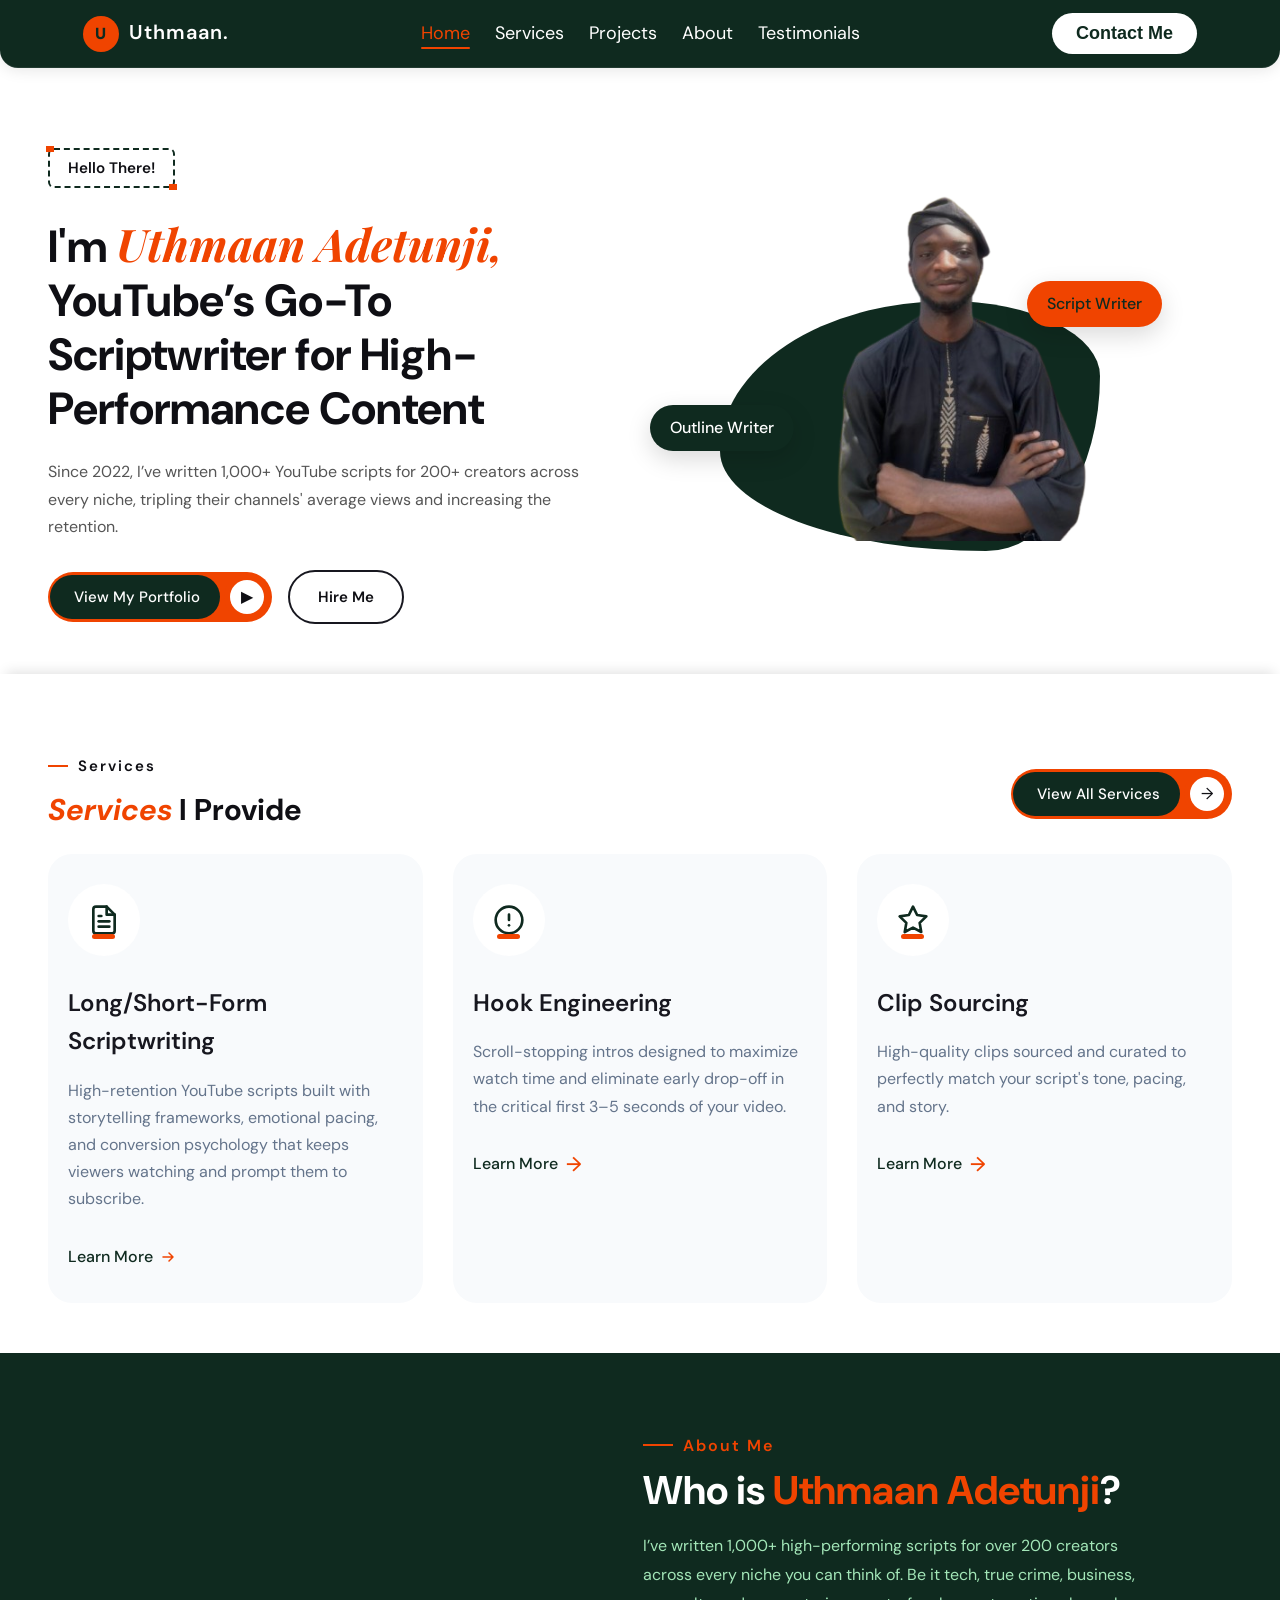
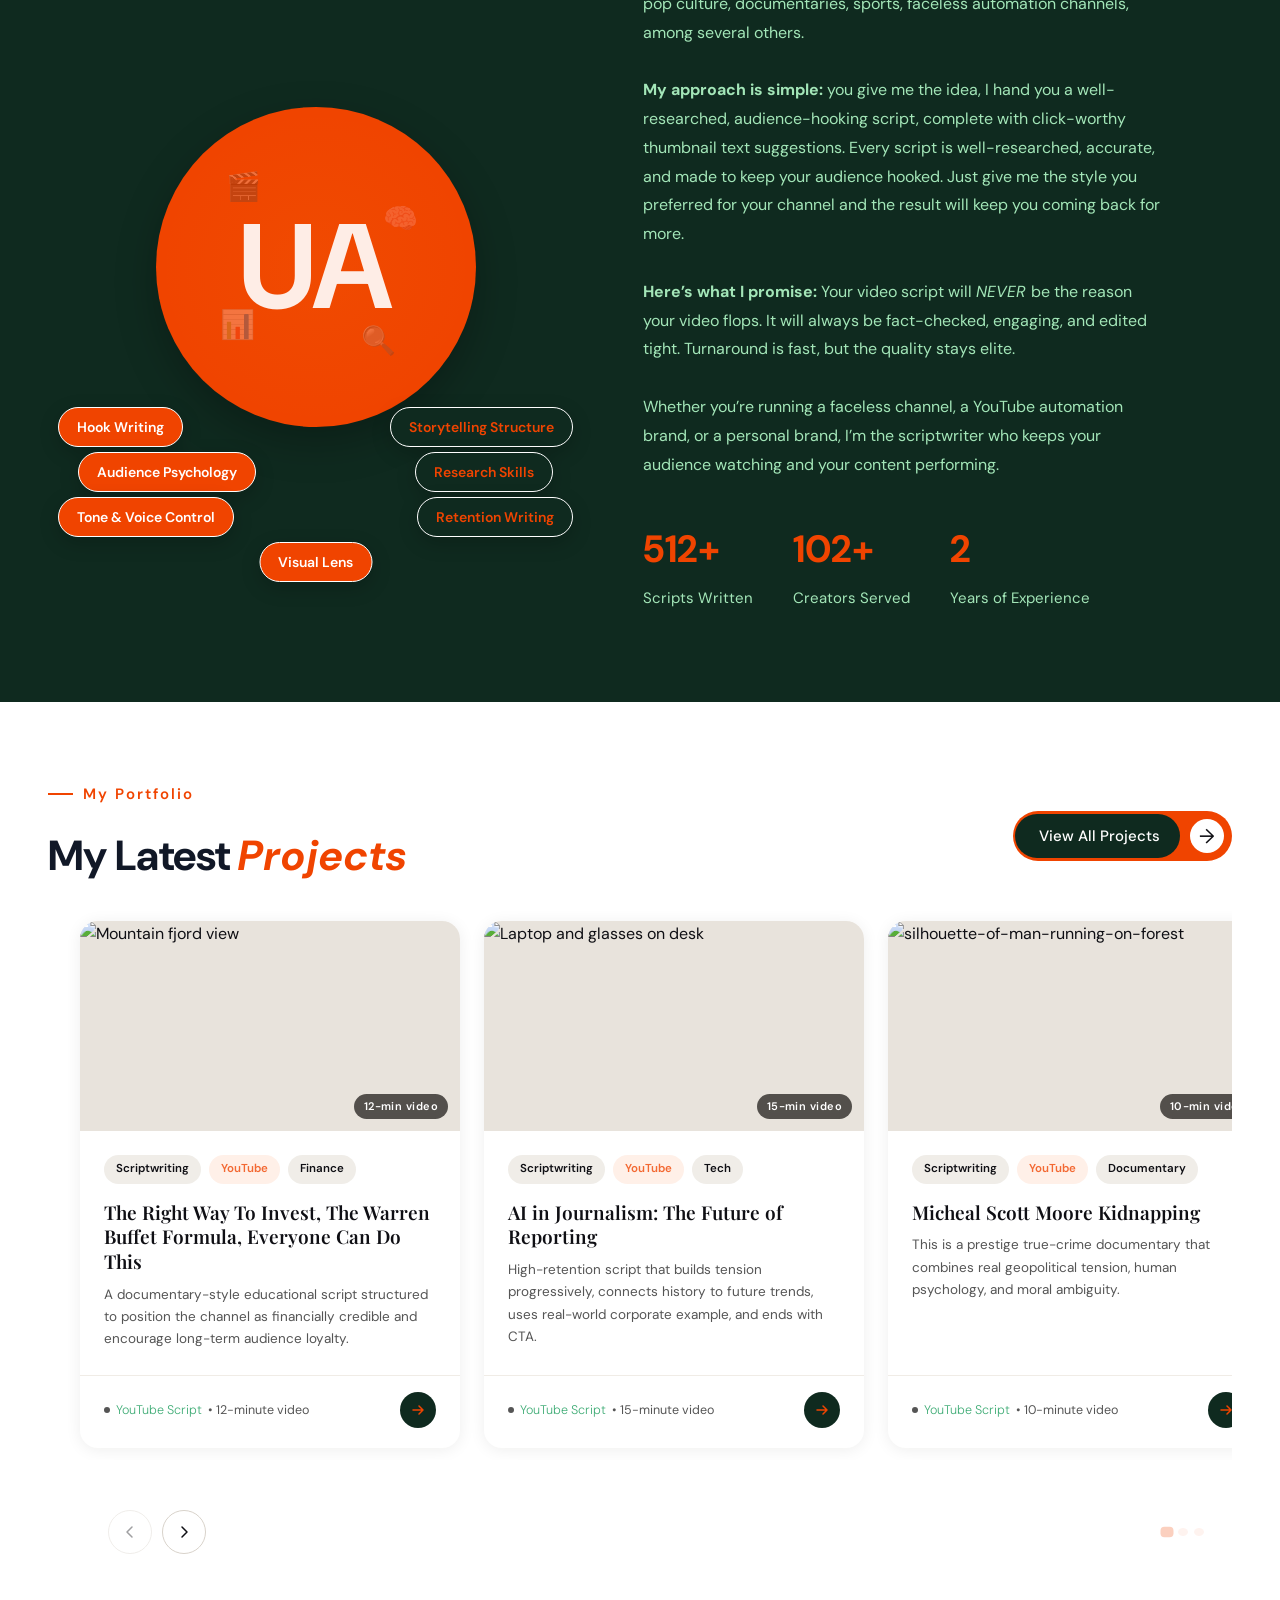
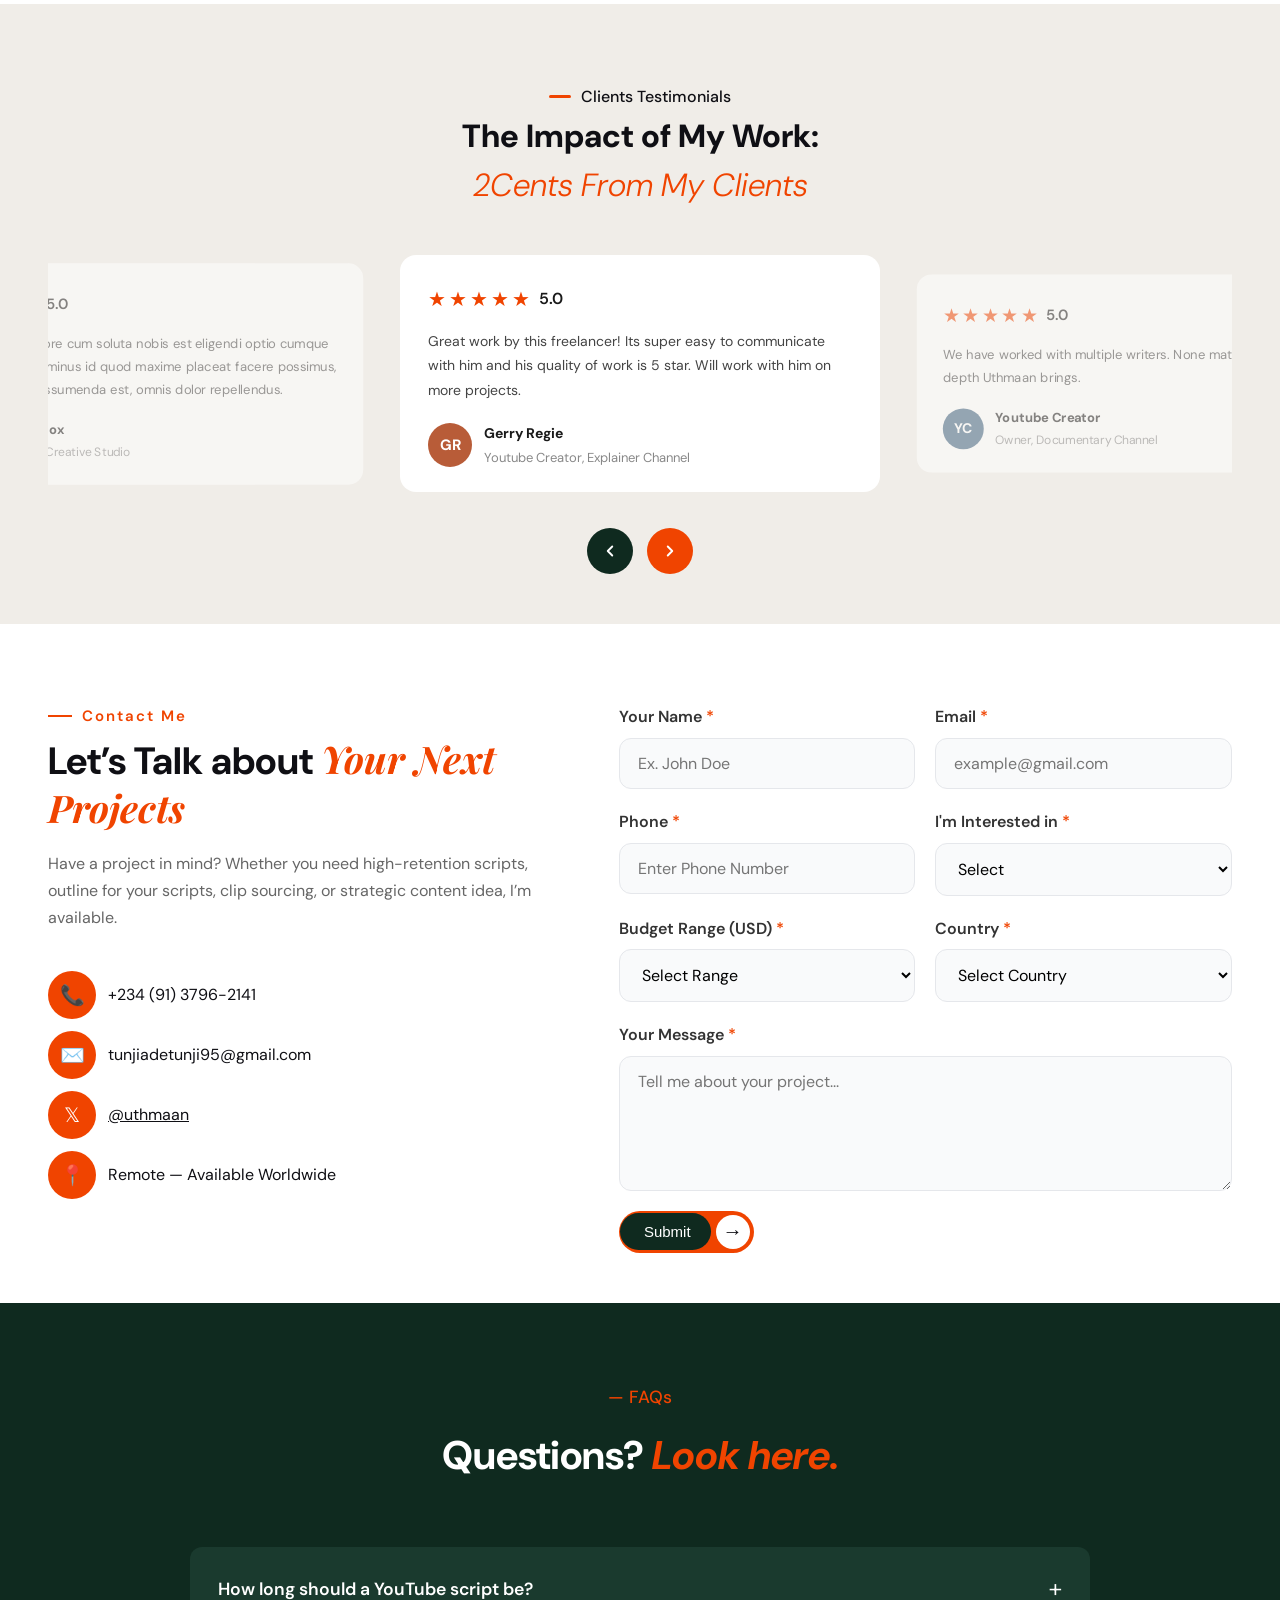
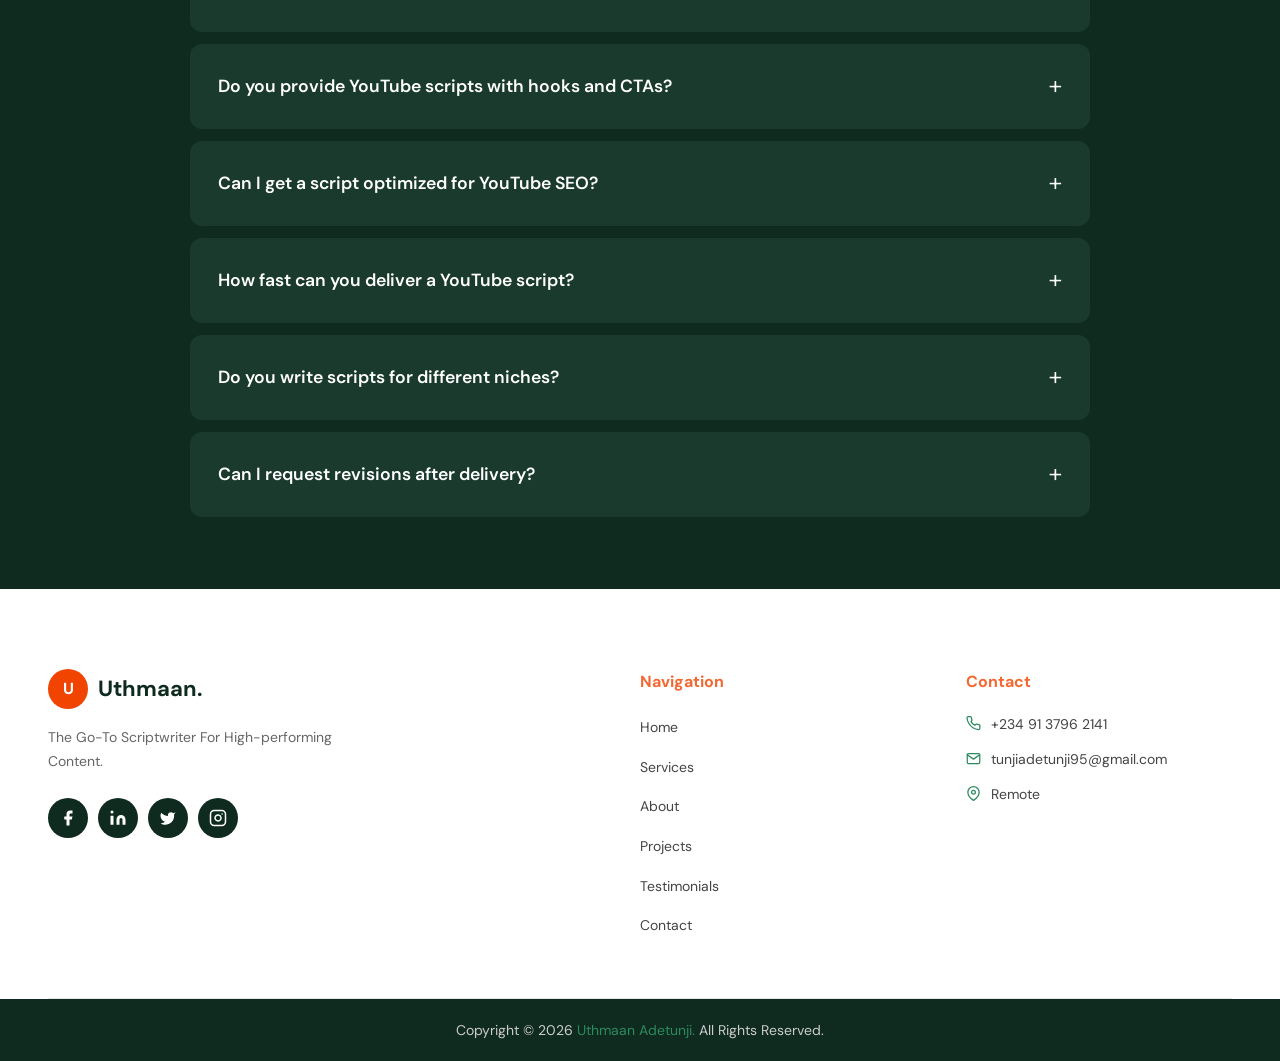
==== commit 3e684978: "the about tags are bouncing around, so i removed the data-animation element" ====
--- a/index.html
+++ b/index.html
@@ -177,7 +177,7 @@
 
 <section class="about-home" id="about">
   <div class="about-home-container">
-    <div class="about-home-leftside reveal">
+    <div class="about-home-leftside">
      <div class="circle-graphic">
           <!-- Decorative icons -->
           <div class="decor-icon icon1">🎬</div>
--- a/style.css
+++ b/style.css
@@ -1465,7 +1465,7 @@
 /*Data Reveal Animation*/
 .reveal {
   opacity: 0;
-  transform: translateY(40px);
+  transform: translateY(70px);
   transition: opacity 0.7s ease, transform 0.7s ease;
 }
 
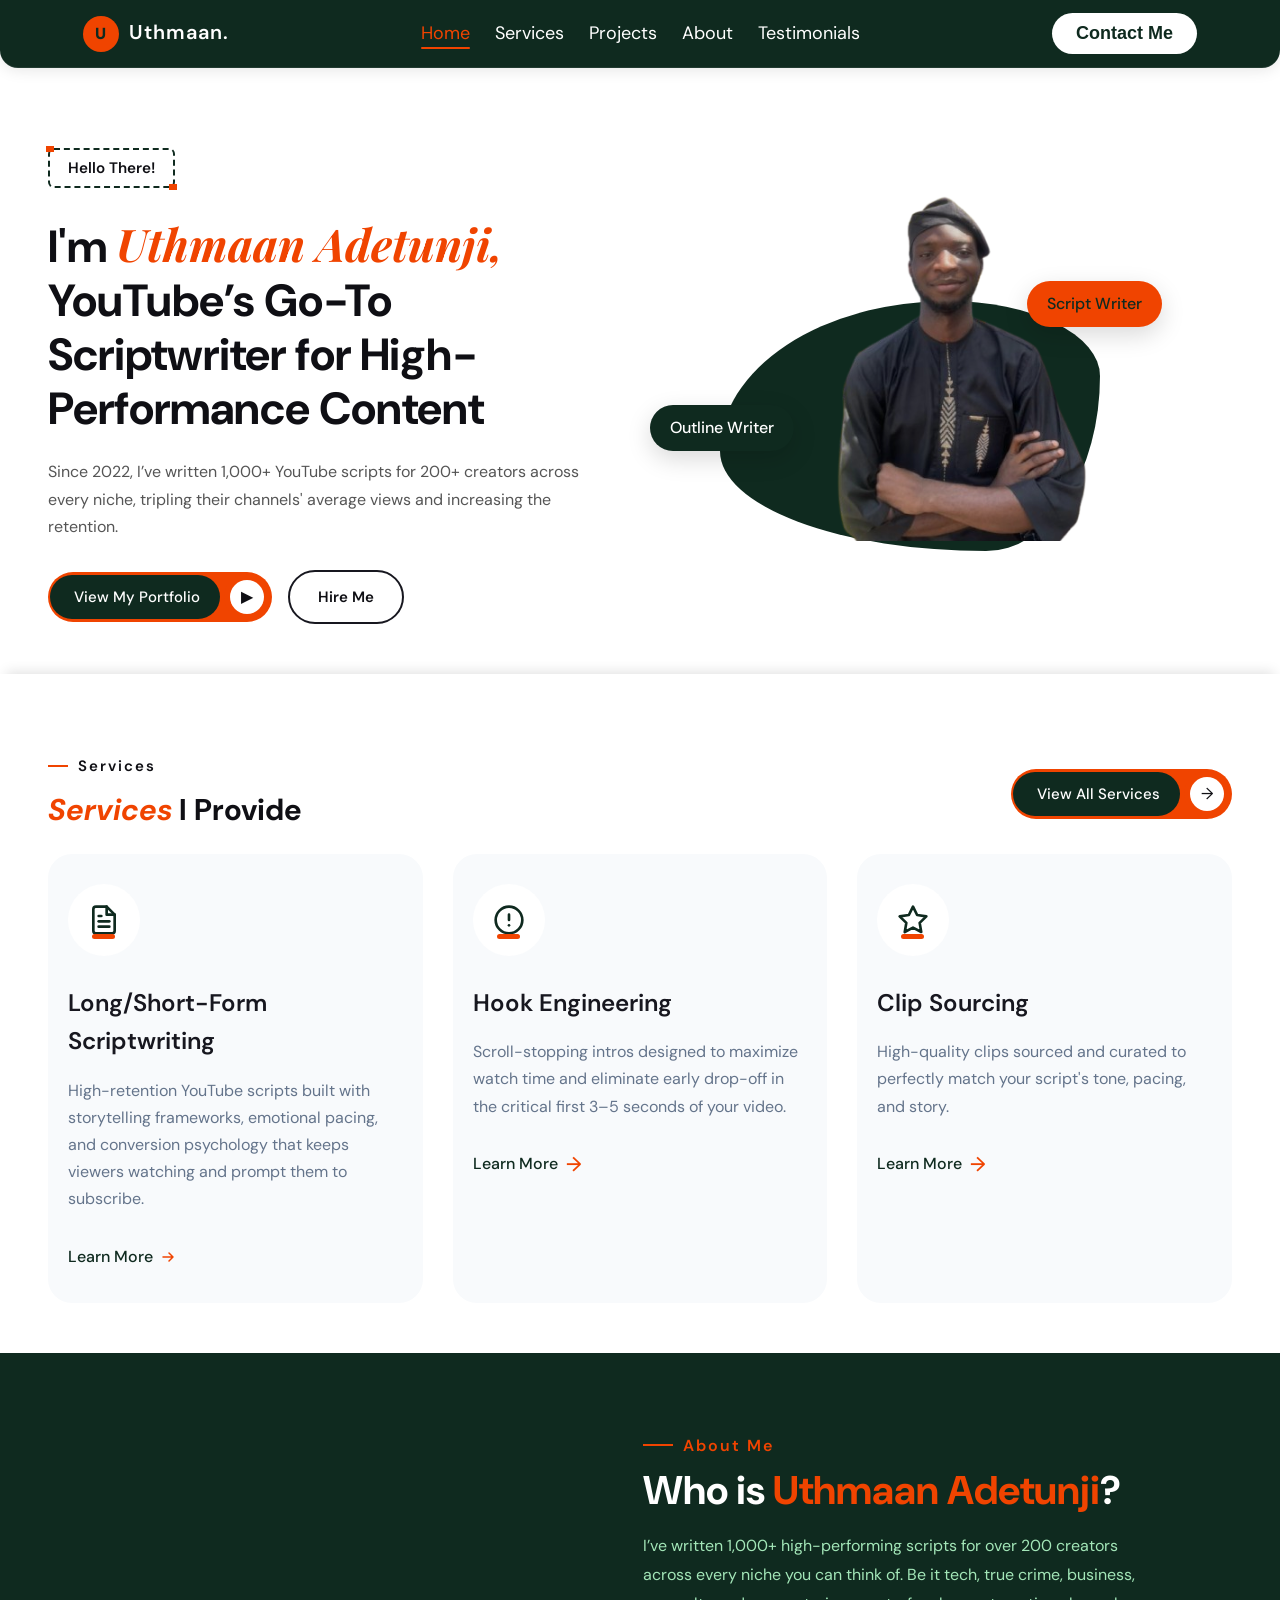
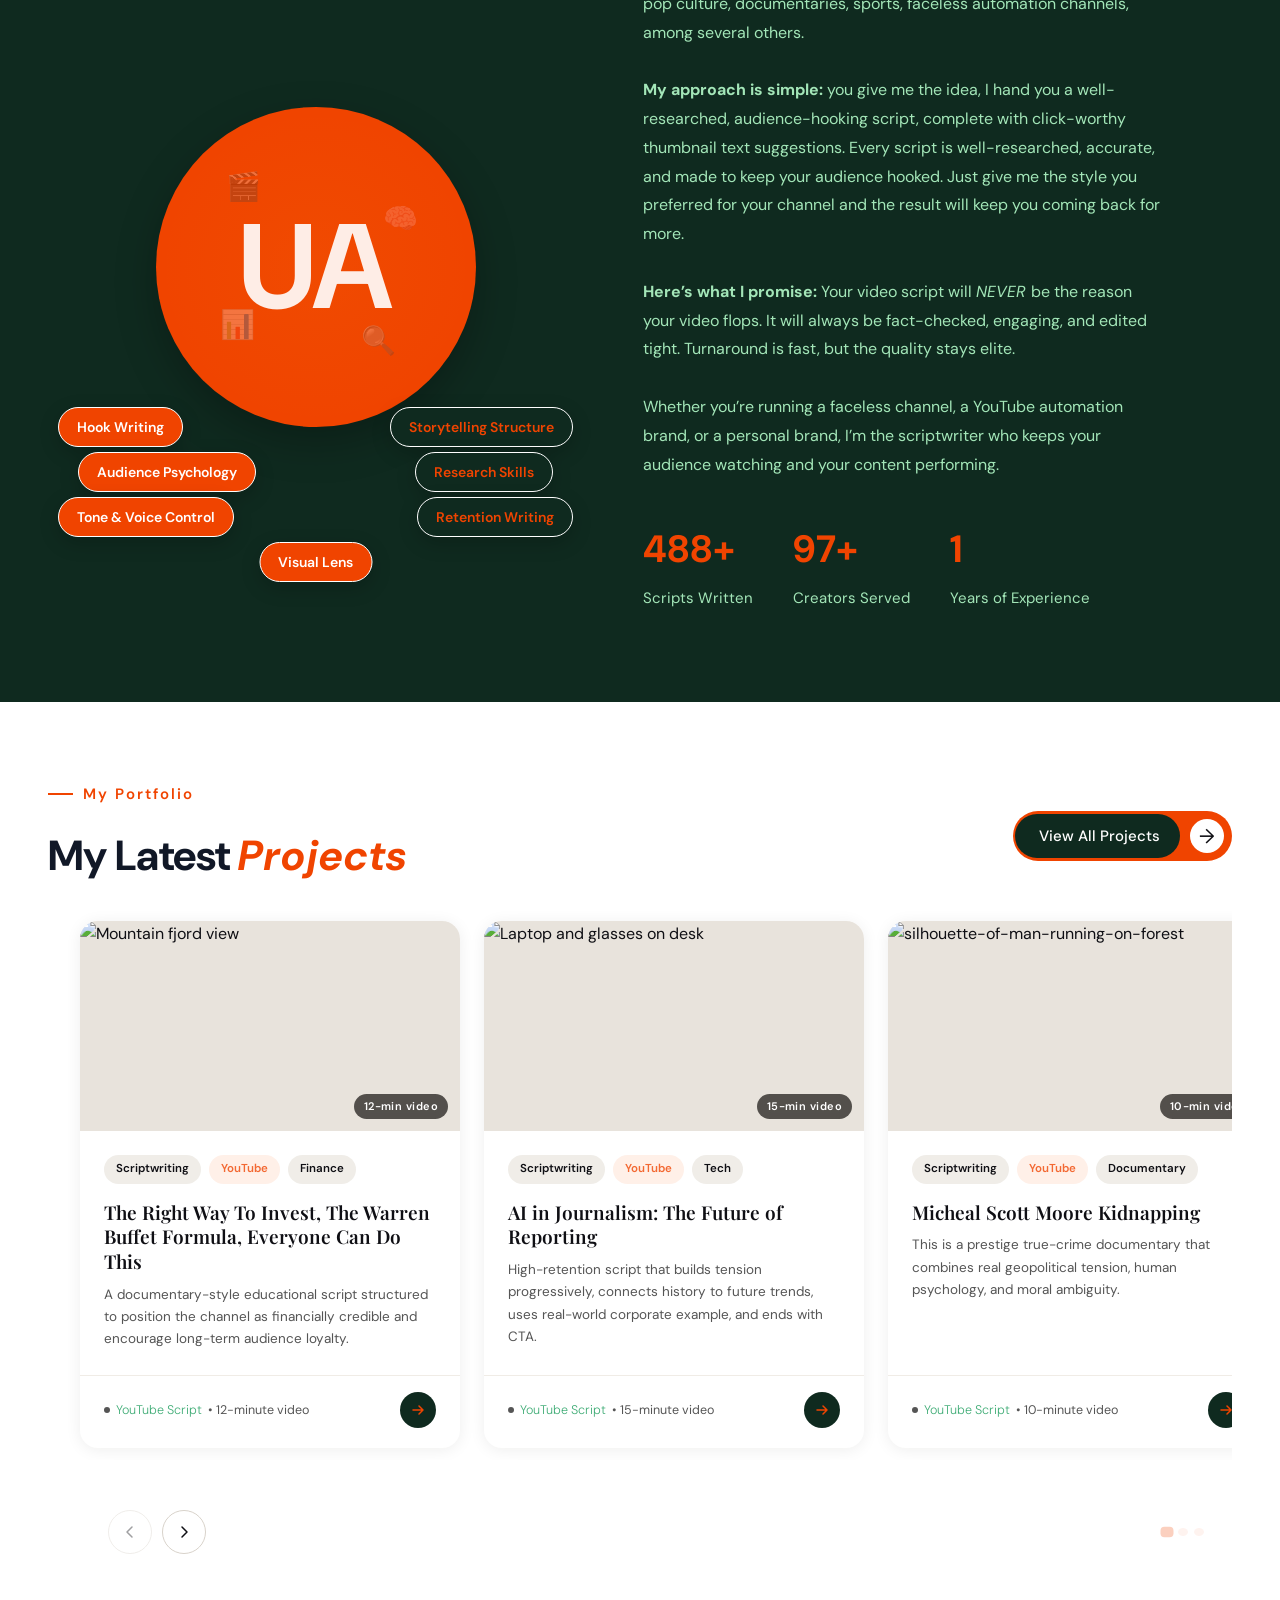
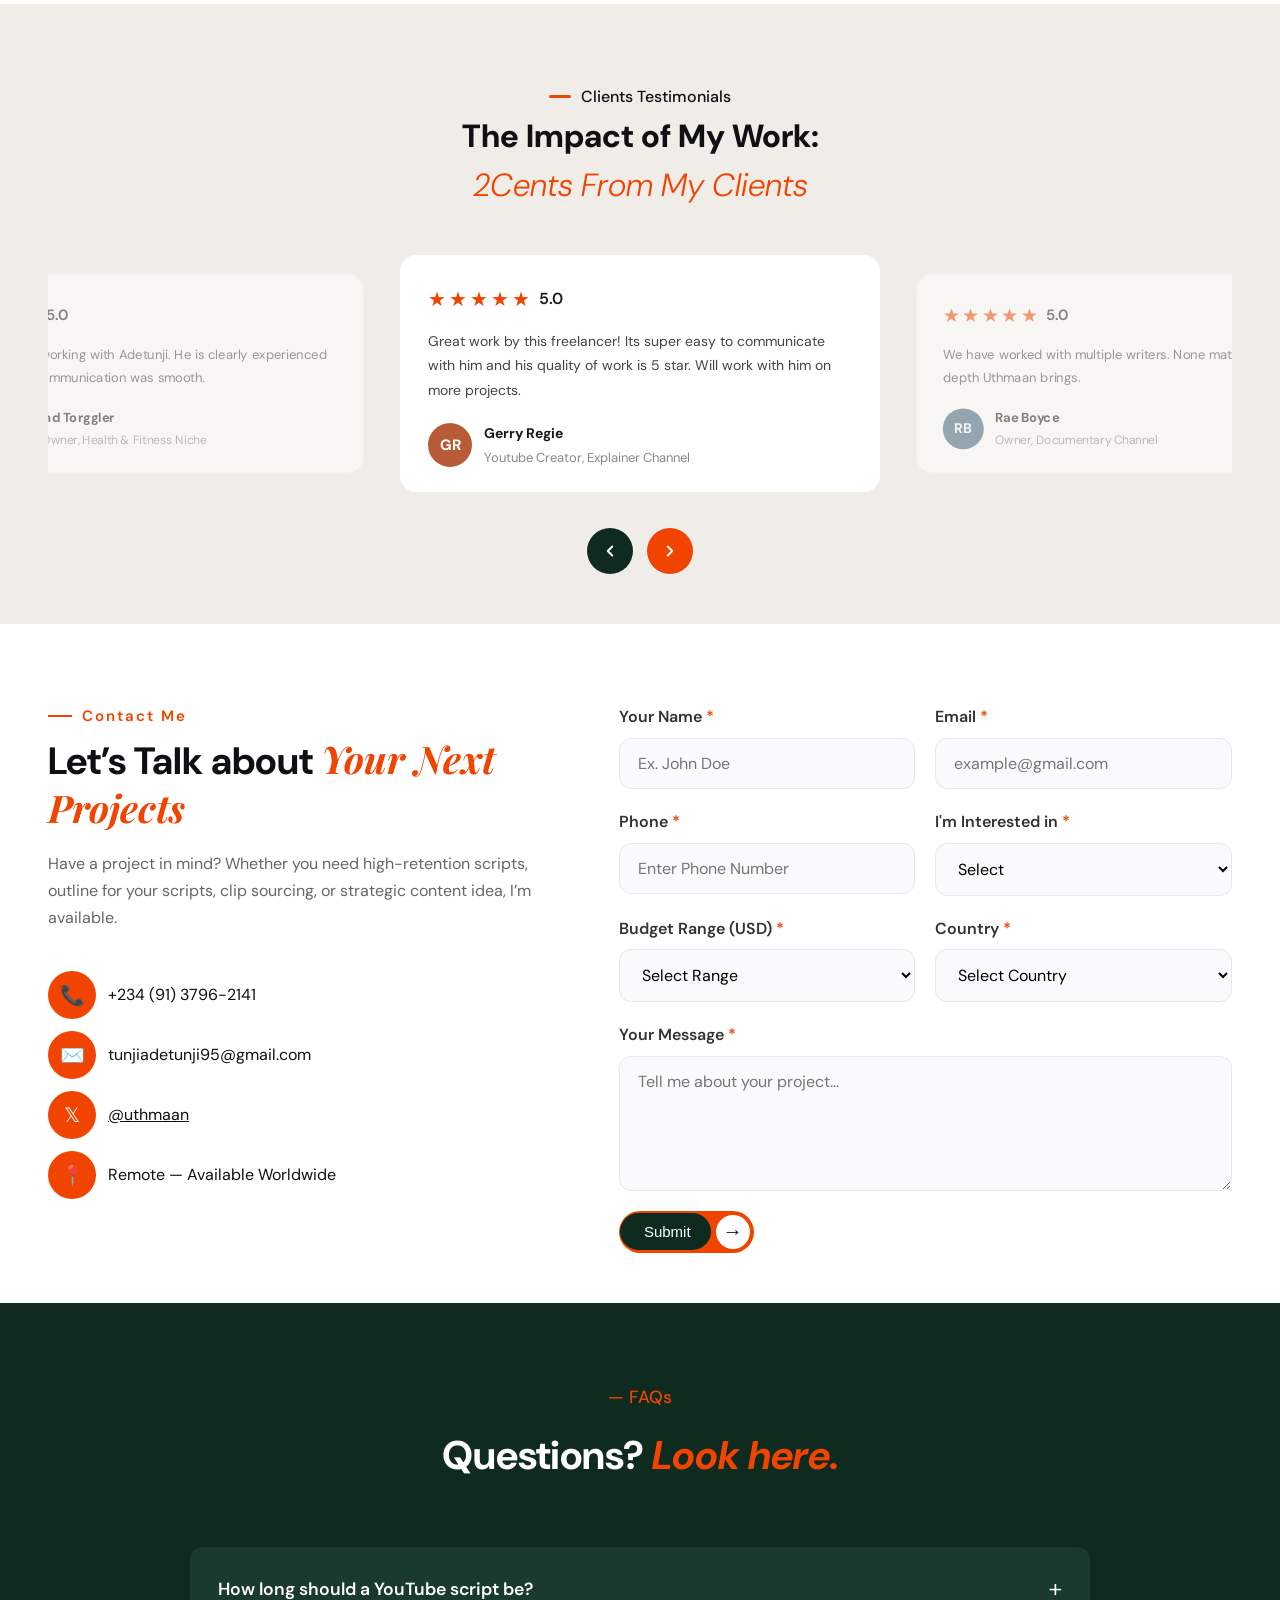
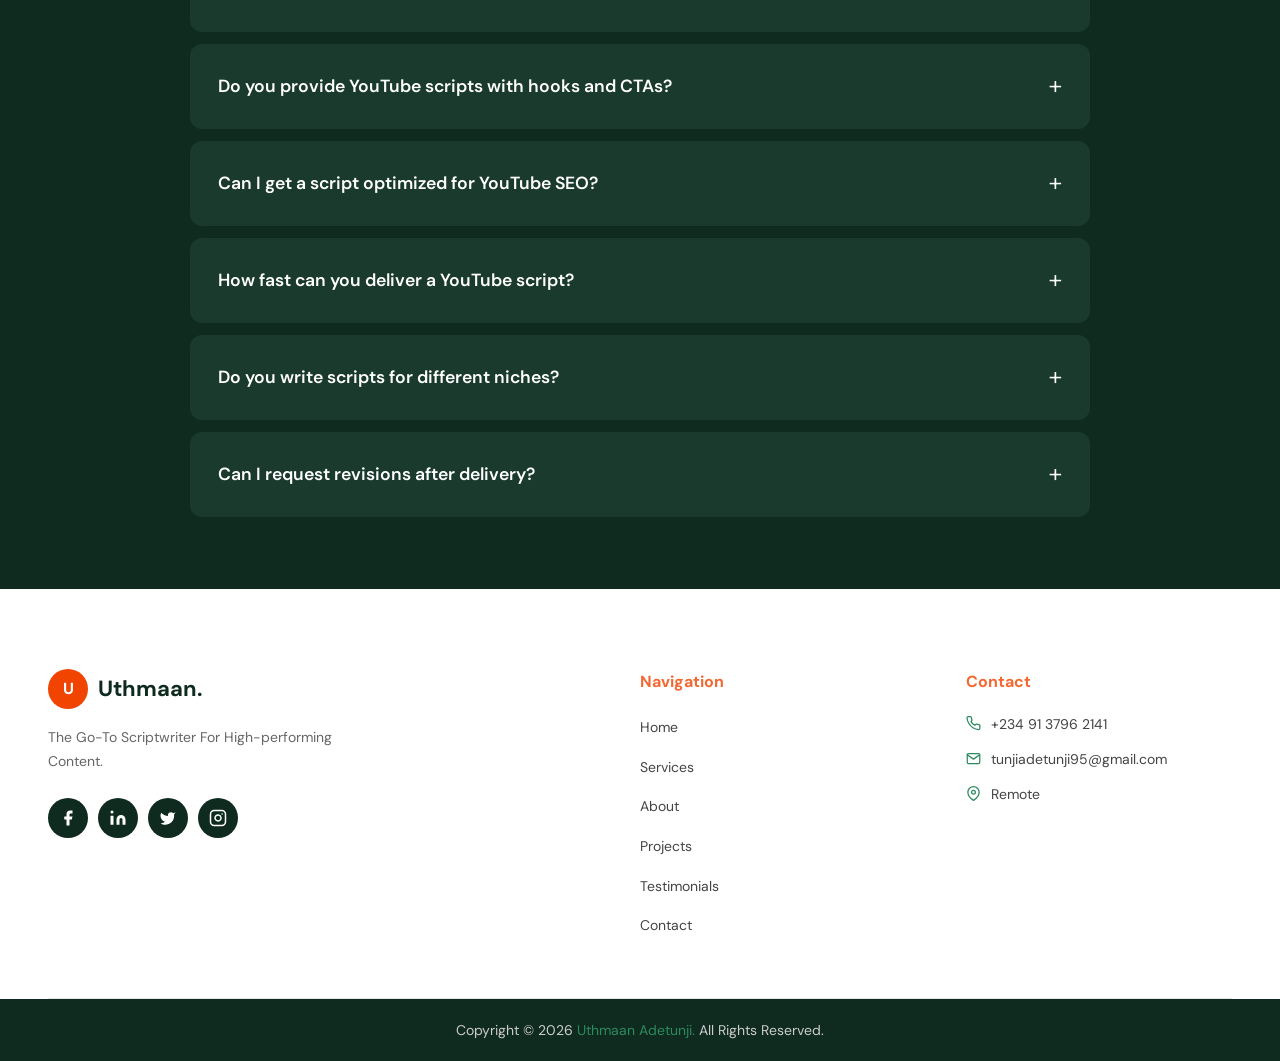
==== commit 392a7f10: "Add meta description to the website home page and work page" ====
--- a/index.html
+++ b/index.html
@@ -4,6 +4,7 @@
 <meta charset="UTF-8">
 <meta name="viewport" content="width=device-width, initial-scale=1.0">
 <title>Uthmaan Adetunji | YouTube Scriptwriter</title>
+<meta name="description" content="YouTube scriptwriter crafting engaging, high-retention scripts that turn ideas into compelling stories and keep viewers watching"/>
 <link href="https://fonts.googleapis.com/css2?family=Playfair+Display:ital,wght@0,700;1,700&family=DM+Sans:wght@400;500;600;700&display=swap" rel="stylesheet">
 <link rel="stylesheet" href="style.css">
 <link rel="stylesheet" href="work.css">
--- a/style.css
+++ b/style.css
@@ -1610,7 +1610,23 @@
     text-align: center;
   }
 
-   .hero-img { 
+   
+  .hero h1 { 
+    font-size: 28px; 
+}
+  .hello-badge { 
+    font-size: 0.85rem;
+    margin-top:30px;
+ }
+  .hero-description {
+     font-size: 0.95rem; 
+     max-width: 100%; 
+    }
+  .hero-buttons { 
+    justify-content: center; 
+
+}
+.hero-img { 
     width: 100%; 
     height: auto; 
 }
@@ -1622,36 +1638,15 @@
     transform: translateX(-50%);
  }
   .tag.script  {
-     font-size: 11px; 
-     padding: 6px 10px;
-    right: 220px; 
-    top: 180px; 
+    display:none;
 }
   .tag.outline {
-     left: 200px; 
-    bottom: 60px; 
-     font-size: 11px; 
-     padding: 6px 10px;
+     display:none;
      }
-  .hero h1 { 
-    font-size: 28px; 
-}
-  .hello-badge { 
-    font-size: 0.85rem;
-    margin-top:30px;
- }
-  .hero-description {
-     font-size: 0.95rem; 
-     max-width: 100%; 
-    }
-  .hero-buttons { 
-    justify-content: center; 
-
-}
   .hero-profile {
     height: 360px;
     margin-top: 0;
-    order: -1;
+   margin-bottom:40px;
   }
 
   /* SERVICES */
@@ -1679,12 +1674,12 @@
   /* ABOUT */
   .about-home-container { 
     grid-template-columns: 1fr; 
-    gap: 40px; 
+    gap: 10px; 
 }
   .about-home-leftside { 
     justify-content: center; 
     min-height: 200px; 
-    margin-bottom: 160px; 
+    margin-bottom: 10px; 
 }
   .circle-graphic { 
     width: 300px; 
@@ -1693,13 +1688,9 @@
   .monogram { 
     font-size: 70px; 
 }
-  .tag1 { bottom: -30px;  left: 200px; font-size: 11px; padding: 6px 12px; }
-  .tag2 { bottom: -30px;  right: 200px; font-size: 11px; padding: 6px 12px; }
-  .tag3 { bottom: -65px;  left: 210px; font-size: 11px; padding: 6px 12px; }
-  .tag4 { bottom: -65px;  right: 210px; font-size: 11px; padding: 6px 12px; }
-  .tag5 { bottom: -100px; left: 200px; font-size: 11px; padding: 6px 12px; }
-  .tag6 { bottom: -100px; right: 200px; font-size: 11px; padding: 6px 12px; }
-  .tag7 { bottom: -135px; left: 50%; transform: translateX(-50%); font-size: 11px; padding: 6px 12px; }
+.skill-tag{
+  display:none;
+}
 
   .right-side h2 { 
     font-size: 26px; 
--- a/work.css
+++ b/work.css
@@ -20,15 +20,13 @@
 }
 .section-header{
   padding:60px 32px;
-  display:flex;
-  align-items:flex-end;
-  justify-content:space-between;
 
 }
 .worksection-label {
       font-family: 'DM Sans', sans-serif;
       font-size: 11px;
       font-weight: 600;
+      text-align:center;
       letter-spacing: 0.16em;
       text-transform: uppercase;
       color: var(--accent);
@@ -40,6 +38,7 @@
   font-weight:700;
   line-height:1.08;
   color:var(--text);
+  text-align:center;
 }
 
 .worksection-title em{
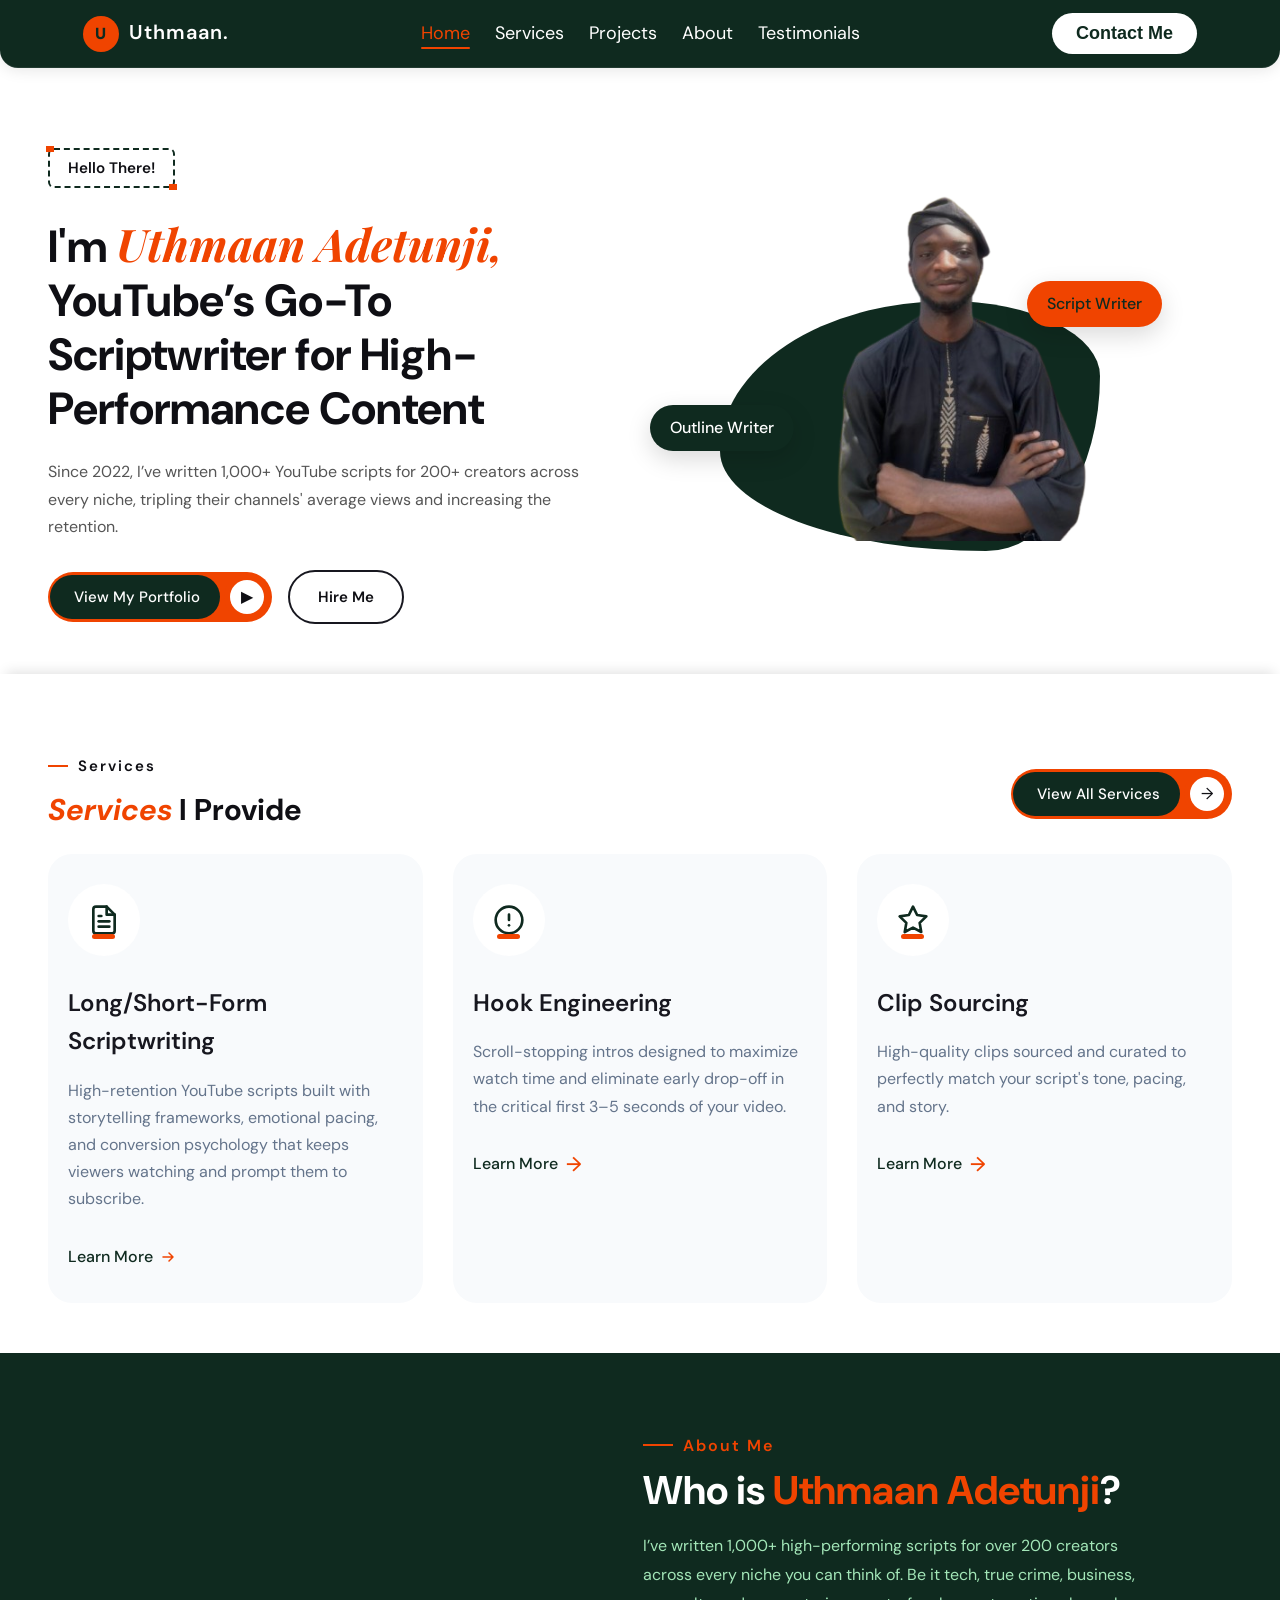
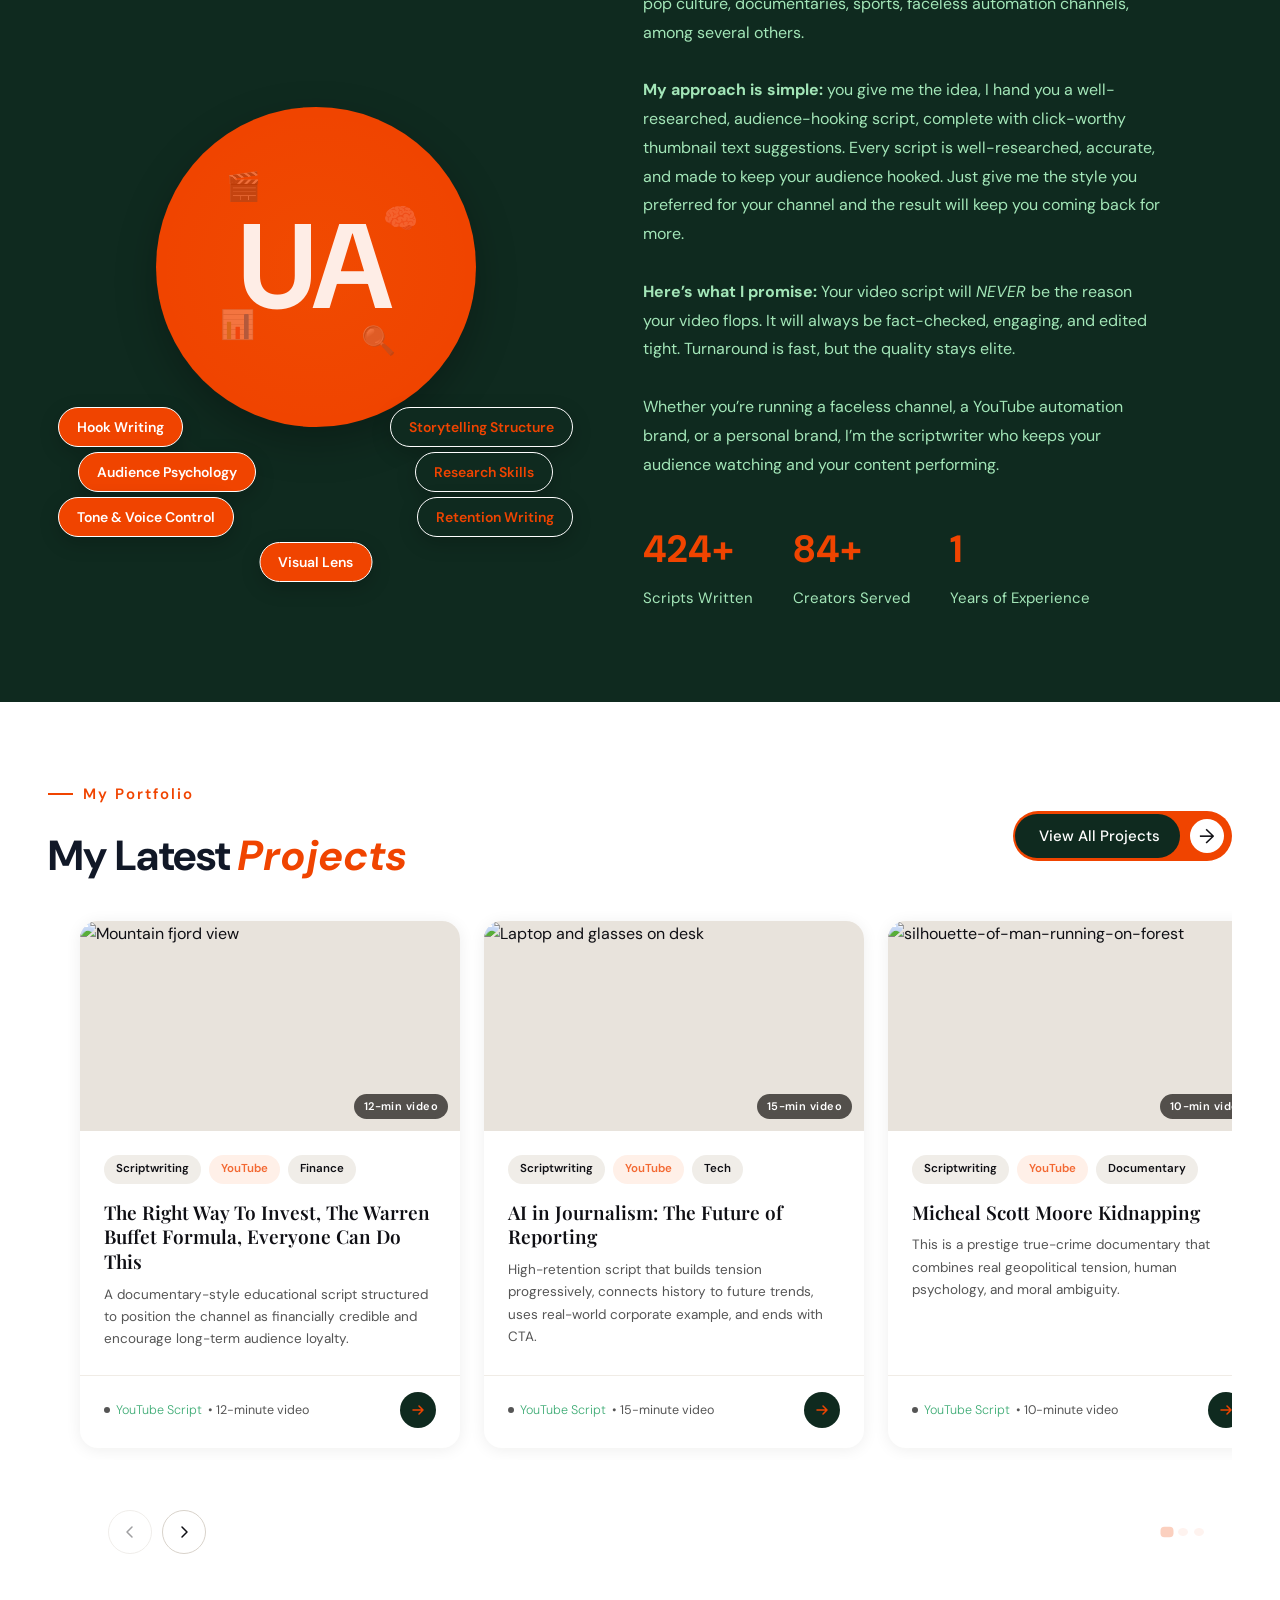
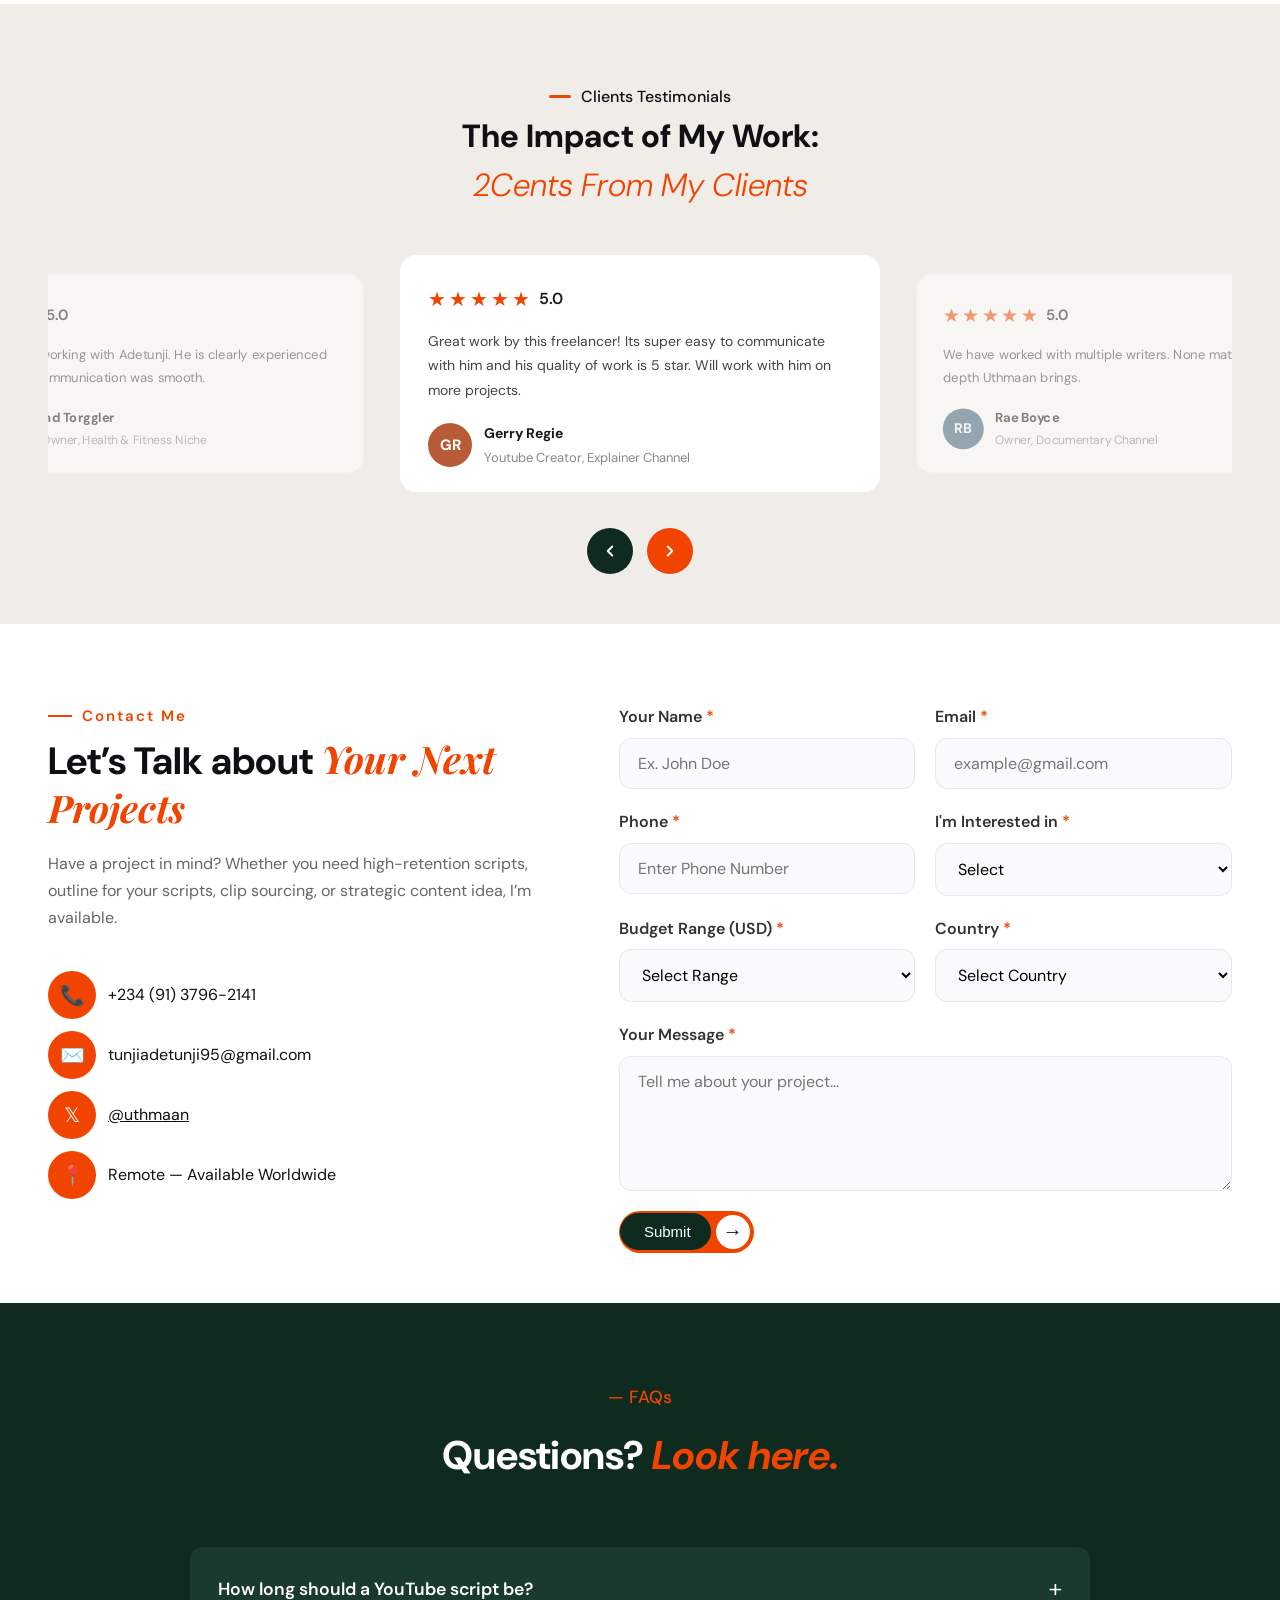
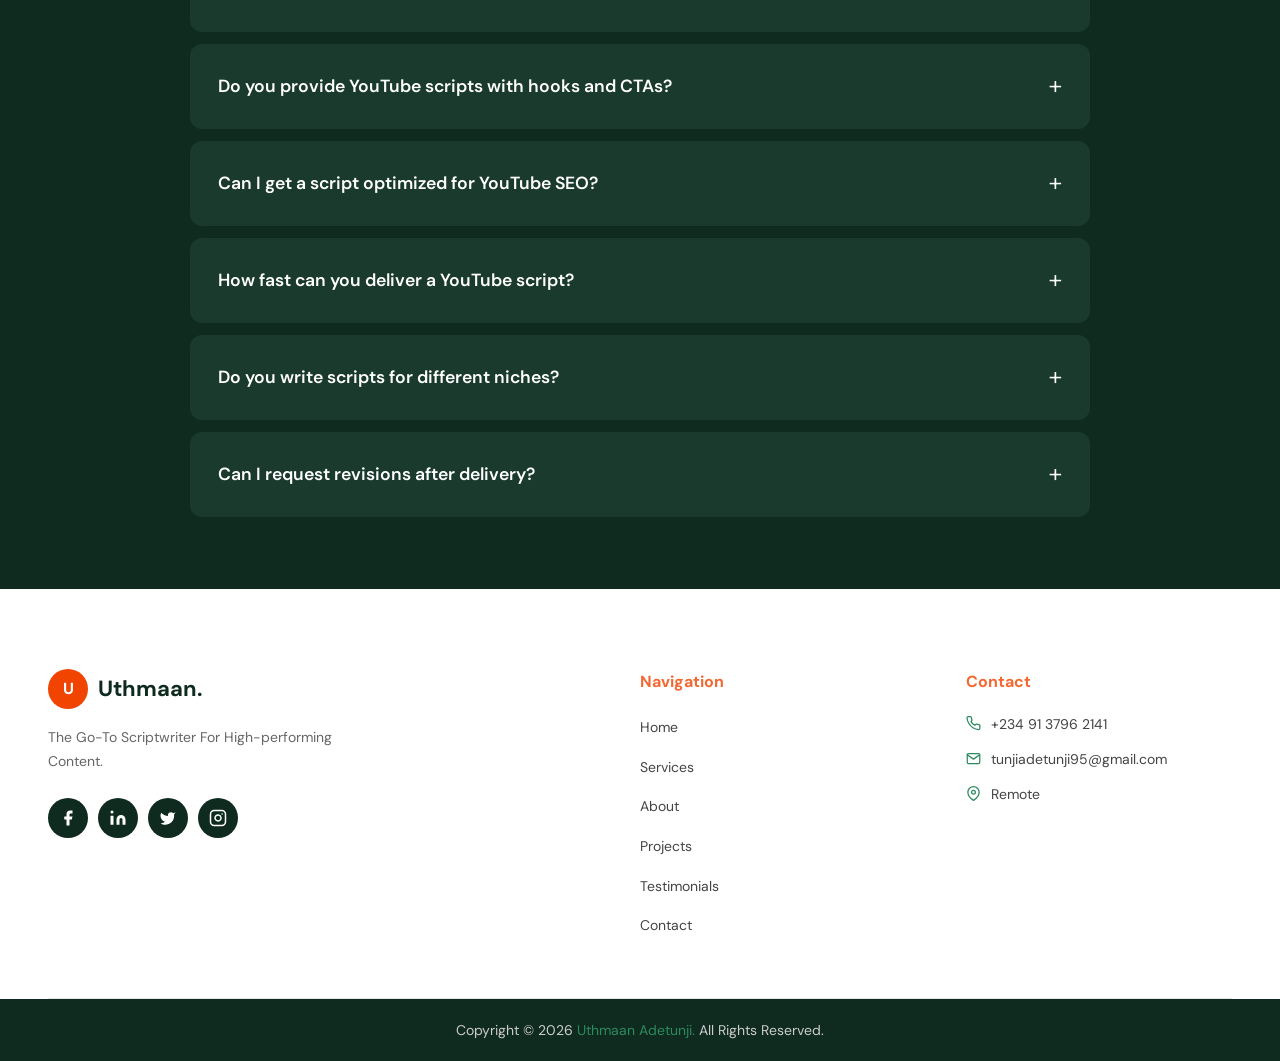
==== commit 0502294b: "added google site verification code" ====
--- a/index.html
+++ b/index.html
@@ -4,7 +4,9 @@
 <meta charset="UTF-8">
 <meta name="viewport" content="width=device-width, initial-scale=1.0">
 <title>Uthmaan Adetunji | YouTube Scriptwriter</title>
+<meta name="google-site-verification" content="jReMqfKM5ER-OCvqmNZ5lI664p8jX7J1e7tVD0X7a2Q" />
 <meta name="description" content="YouTube scriptwriter crafting engaging, high-retention scripts that turn ideas into compelling stories and keep viewers watching"/>
+
 <link href="https://fonts.googleapis.com/css2?family=Playfair+Display:ital,wght@0,700;1,700&family=DM+Sans:wght@400;500;600;700&display=swap" rel="stylesheet">
 <link rel="stylesheet" href="style.css">
 <link rel="stylesheet" href="work.css">
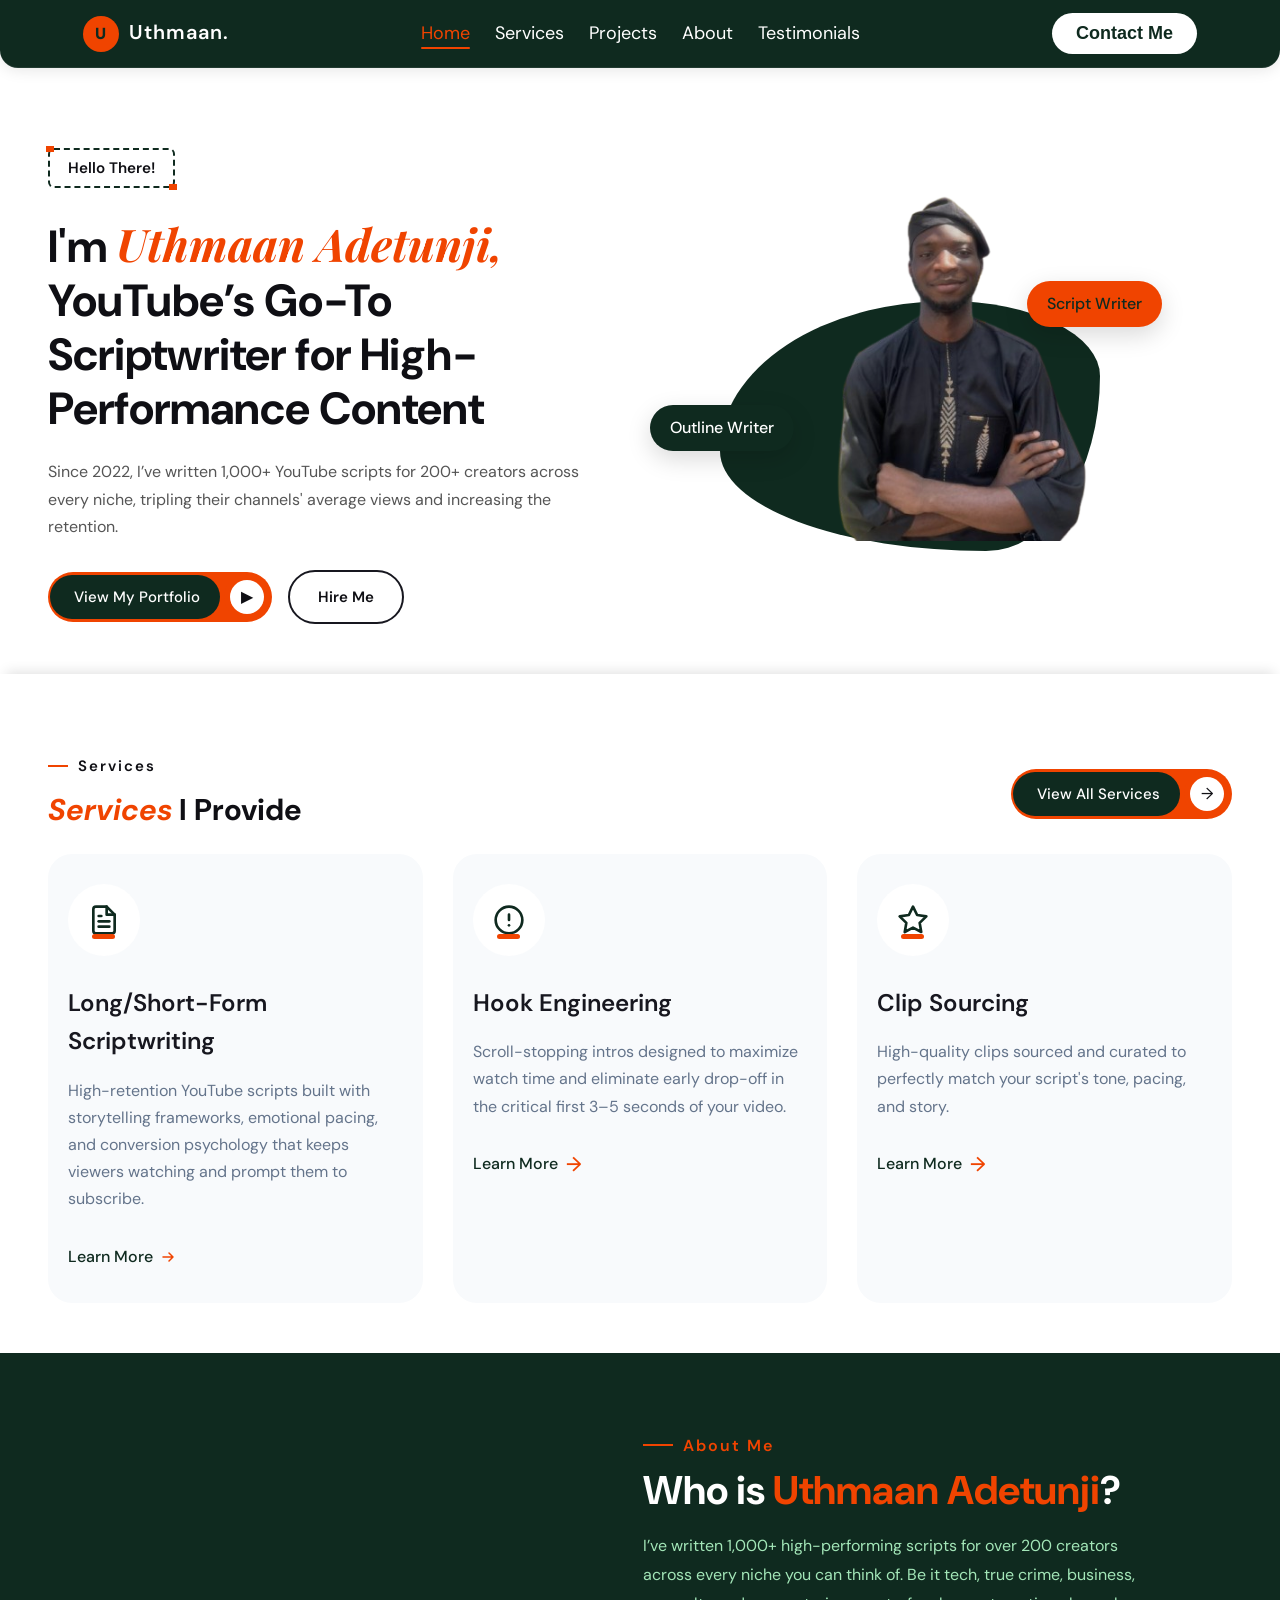
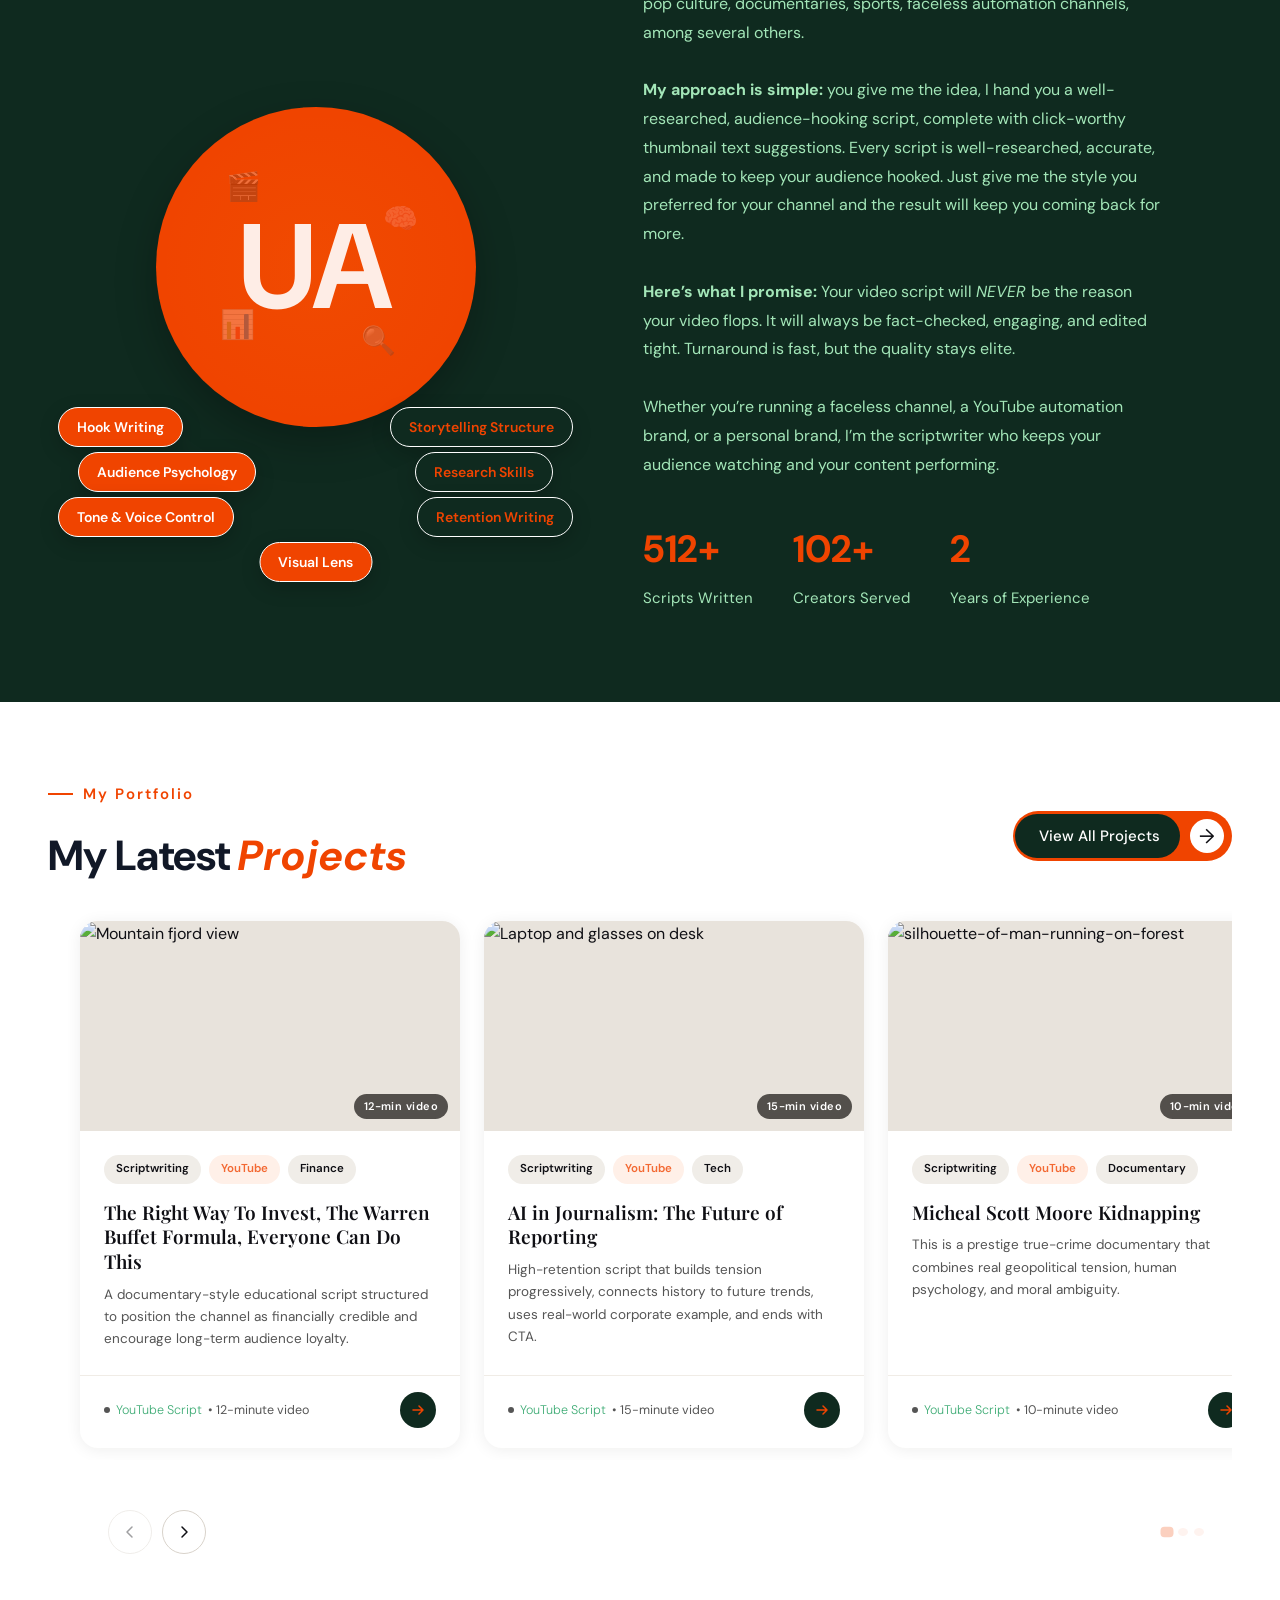
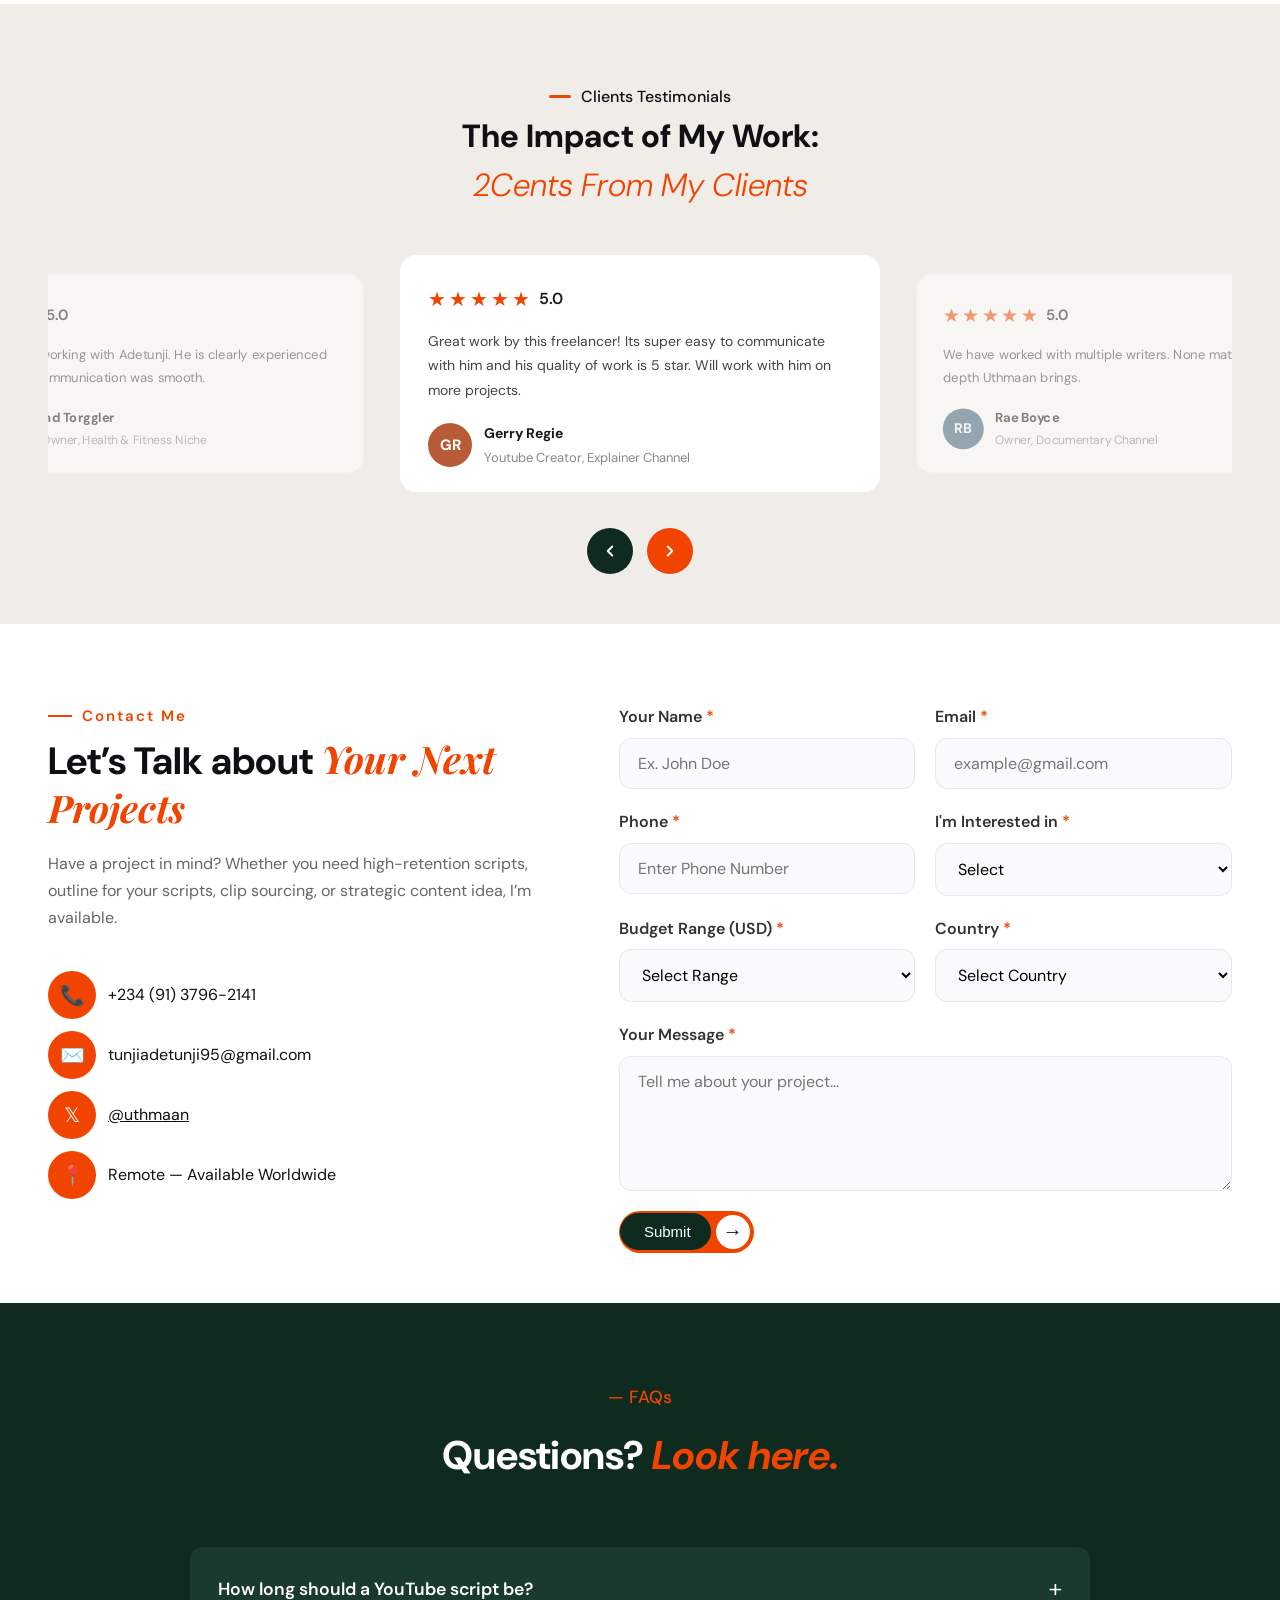
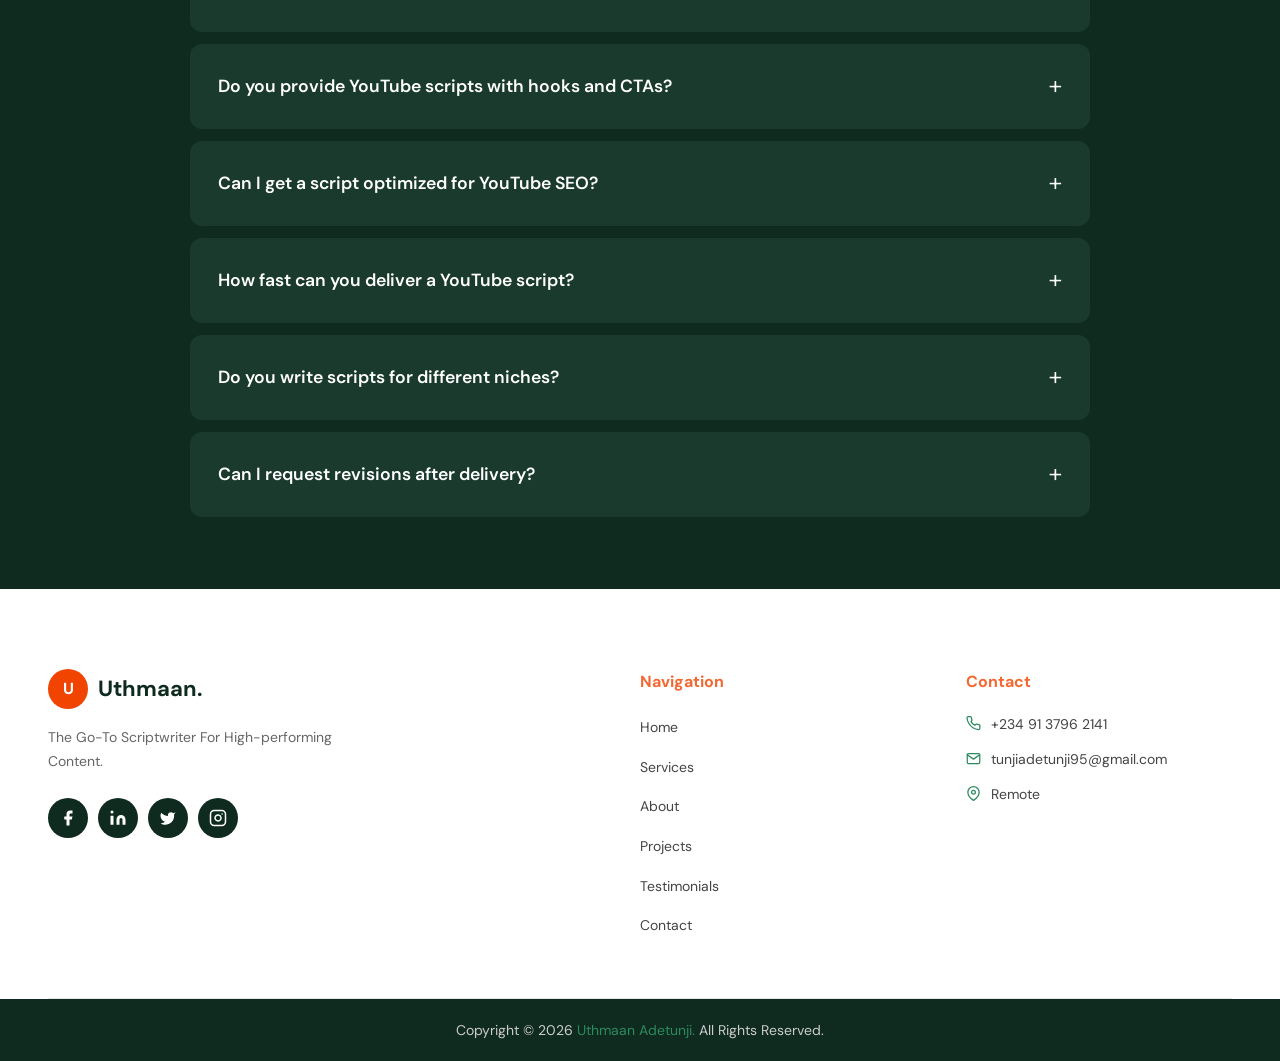
==== commit e9f05449: "Change the title of the webpage" ====
--- a/index.html
+++ b/index.html
@@ -3,10 +3,9 @@
 <head>
 <meta charset="UTF-8">
 <meta name="viewport" content="width=device-width, initial-scale=1.0">
-<title>Uthmaan Adetunji | YouTube Scriptwriter</title>
+<title>Uthmaan Adetunji | Engaging YouTube Scriptwriter</title>
 <meta name="google-site-verification" content="jReMqfKM5ER-OCvqmNZ5lI664p8jX7J1e7tVD0X7a2Q" />
 <meta name="description" content="YouTube scriptwriter crafting engaging, high-retention scripts that turn ideas into compelling stories and keep viewers watching"/>
-
 <link href="https://fonts.googleapis.com/css2?family=Playfair+Display:ital,wght@0,700;1,700&family=DM+Sans:wght@400;500;600;700&display=swap" rel="stylesheet">
 <link rel="stylesheet" href="style.css">
 <link rel="stylesheet" href="work.css">
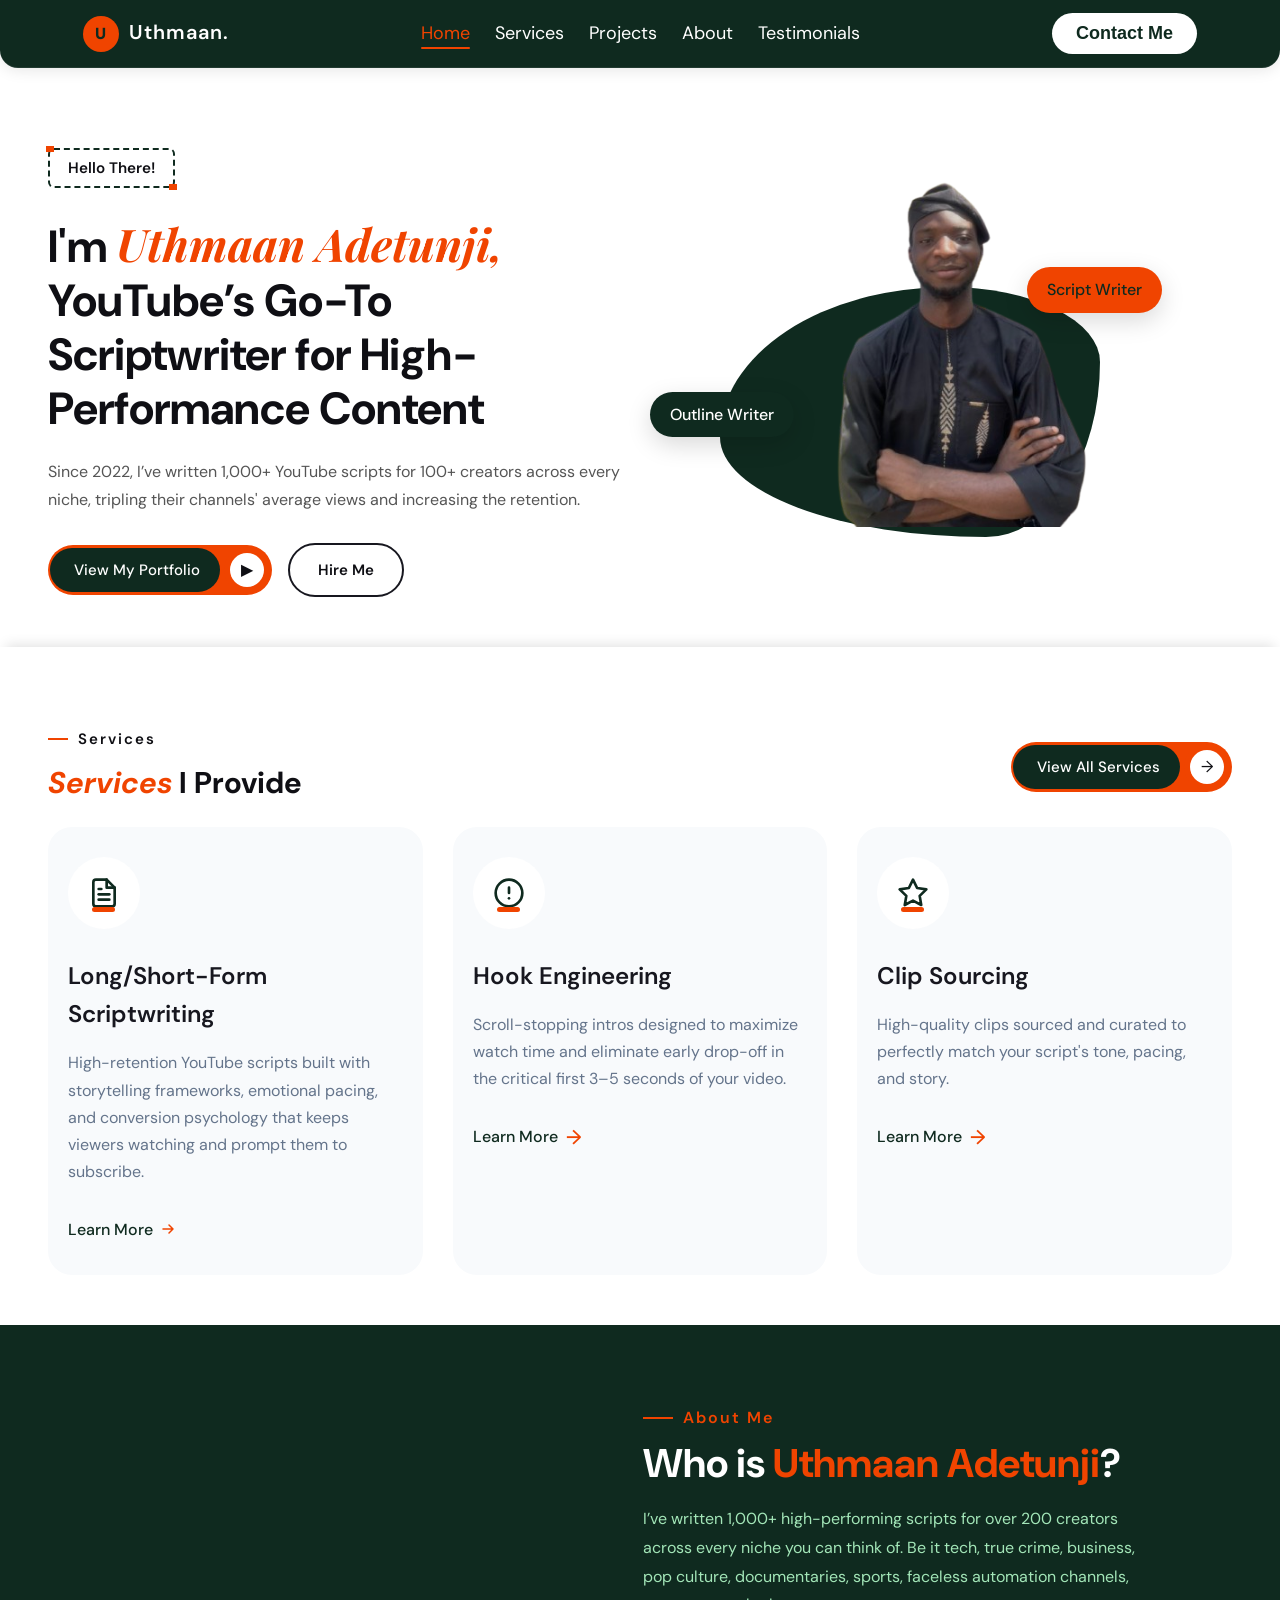
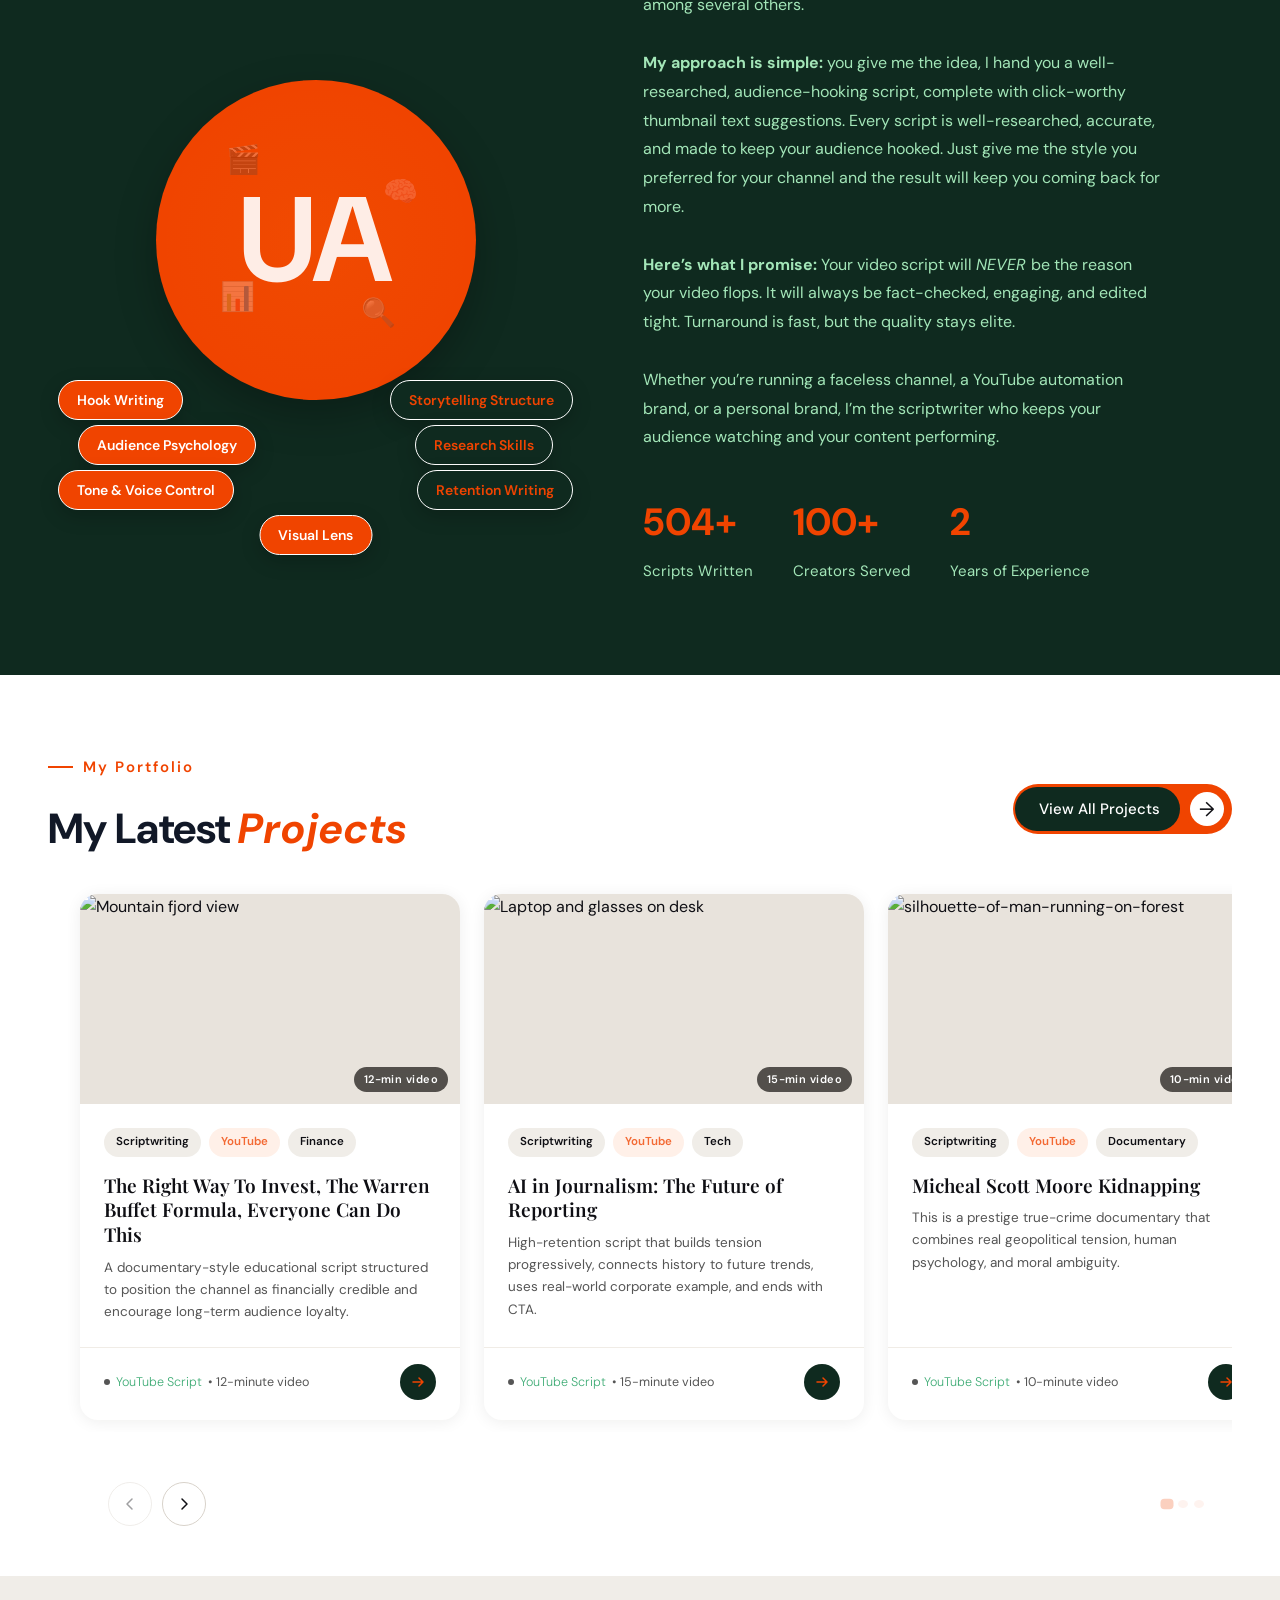
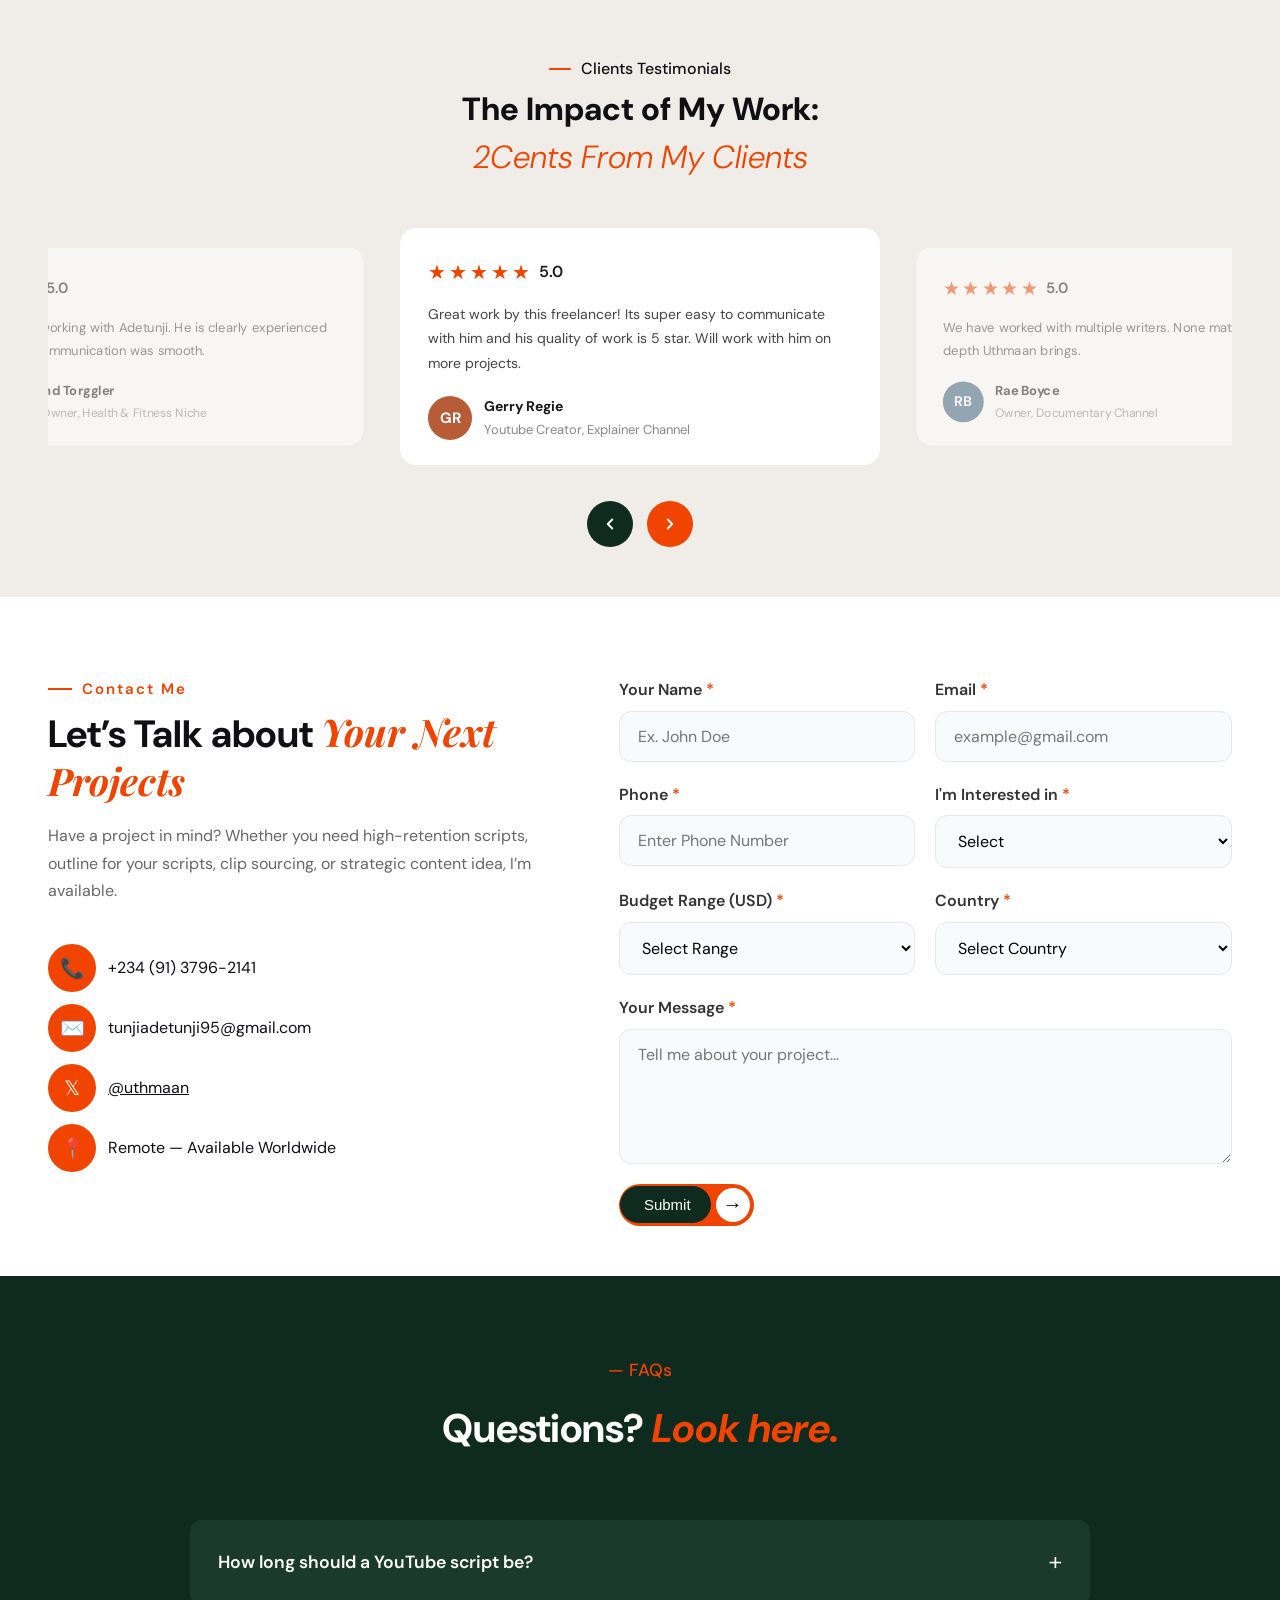
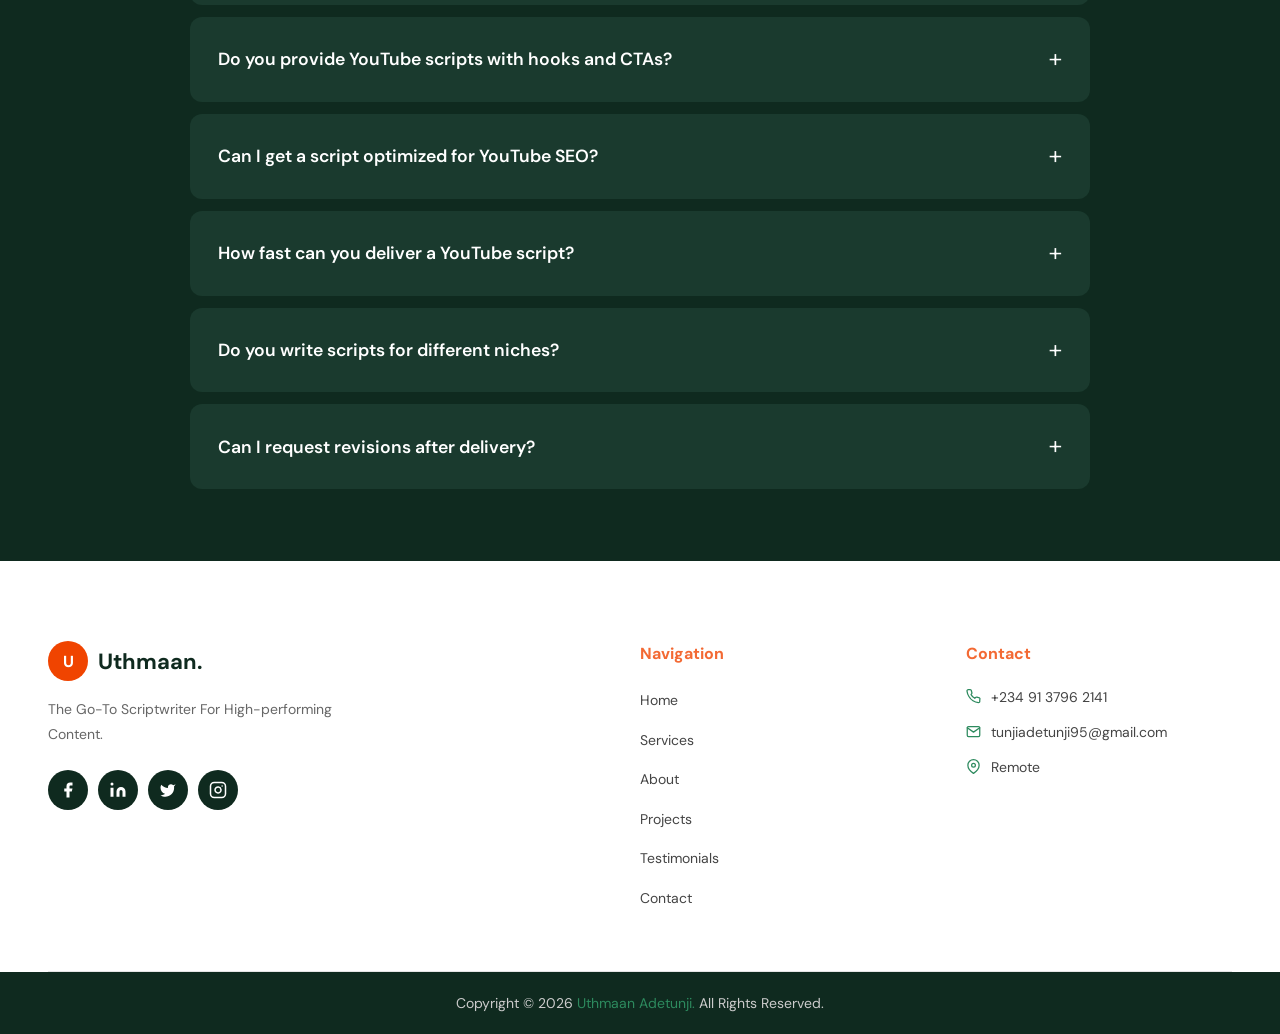
==== commit 2ca39c1d: "Update index.html" ====
--- a/index.html
+++ b/index.html
@@ -62,7 +62,7 @@
   <div class="hello-badge">Hello There!</div>
   <h1>I'm <em class="hero-name">Uthmaan Adetunji,</em> YouTube’s Go-To Scriptwriter for High-Performance Content</h1>
   <p class="hero-description">
-    Since 2022, I’ve written 1,000+ YouTube scripts for 200+ creators across 
+    Since 2022, I’ve written 1,000+ YouTube scripts for 100+ creators across 
     every niche, tripling their channels' average views and increasing the retention.
   </p>
 
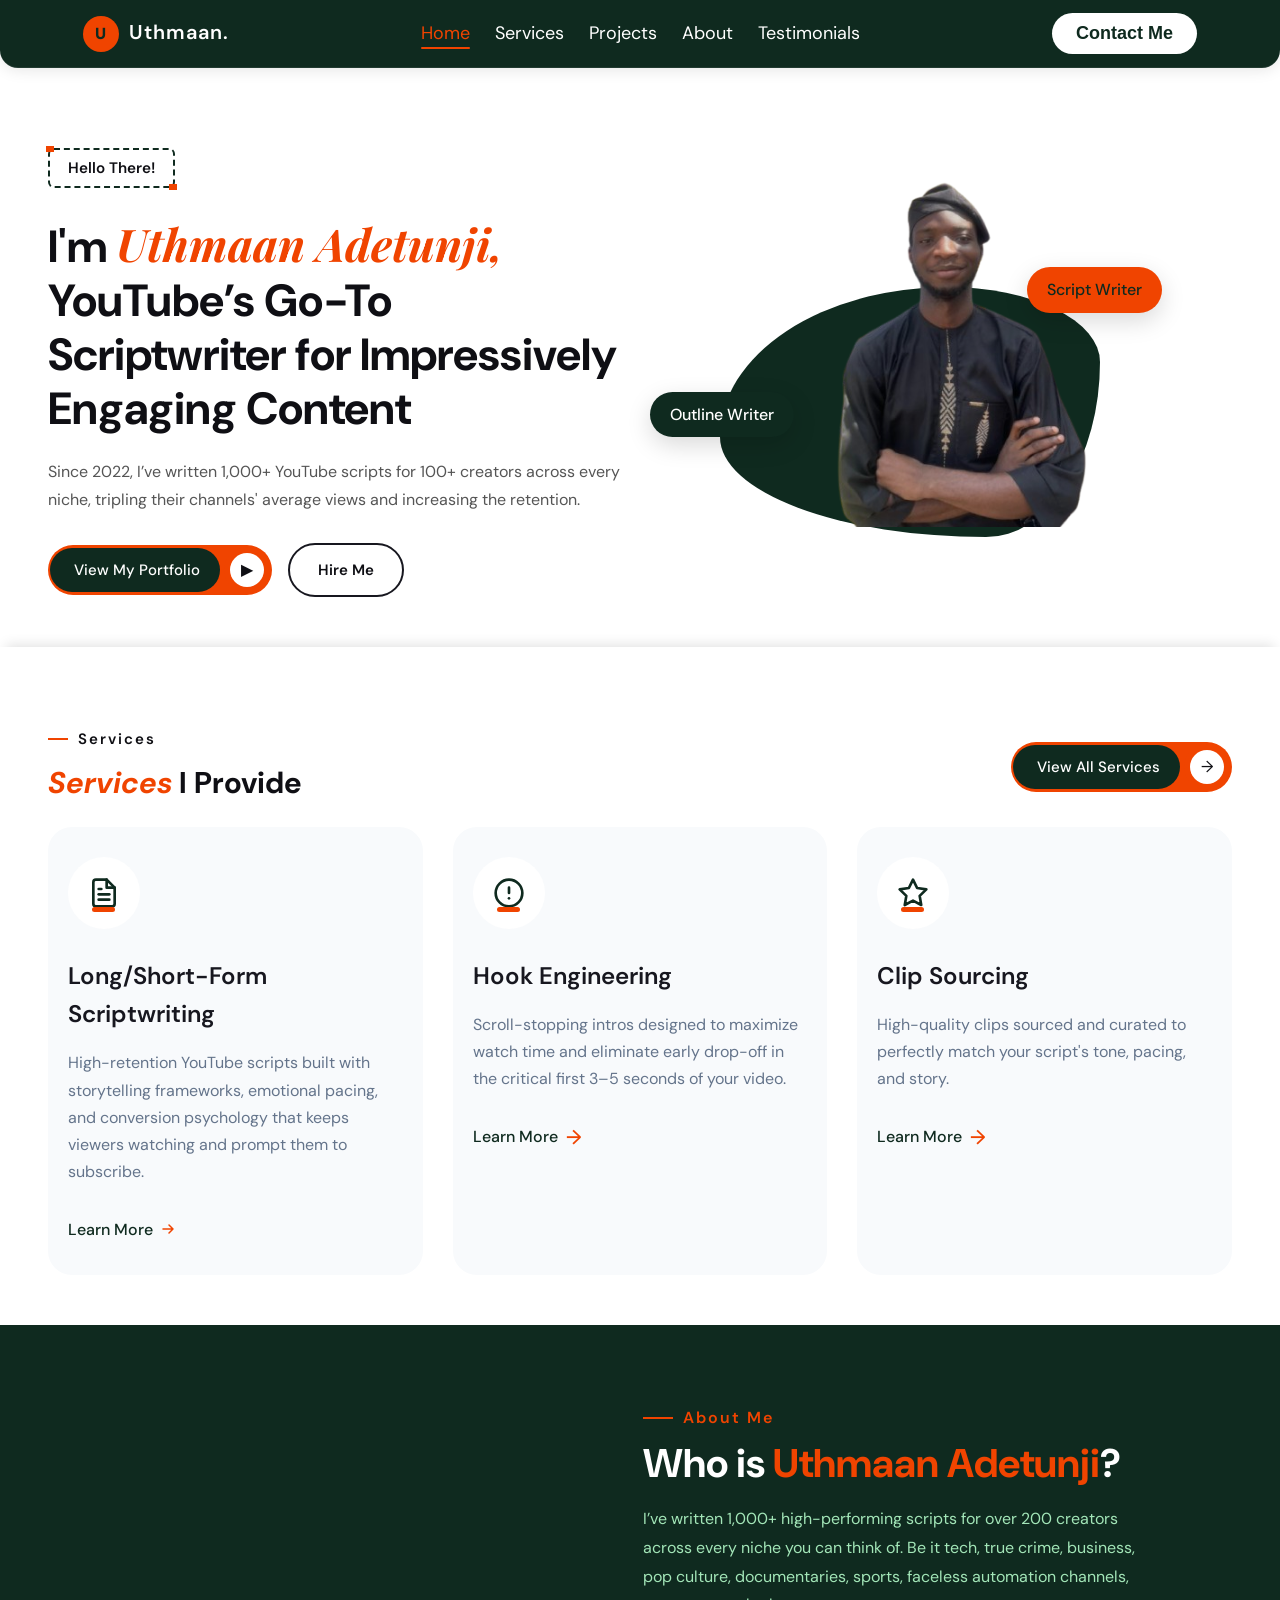
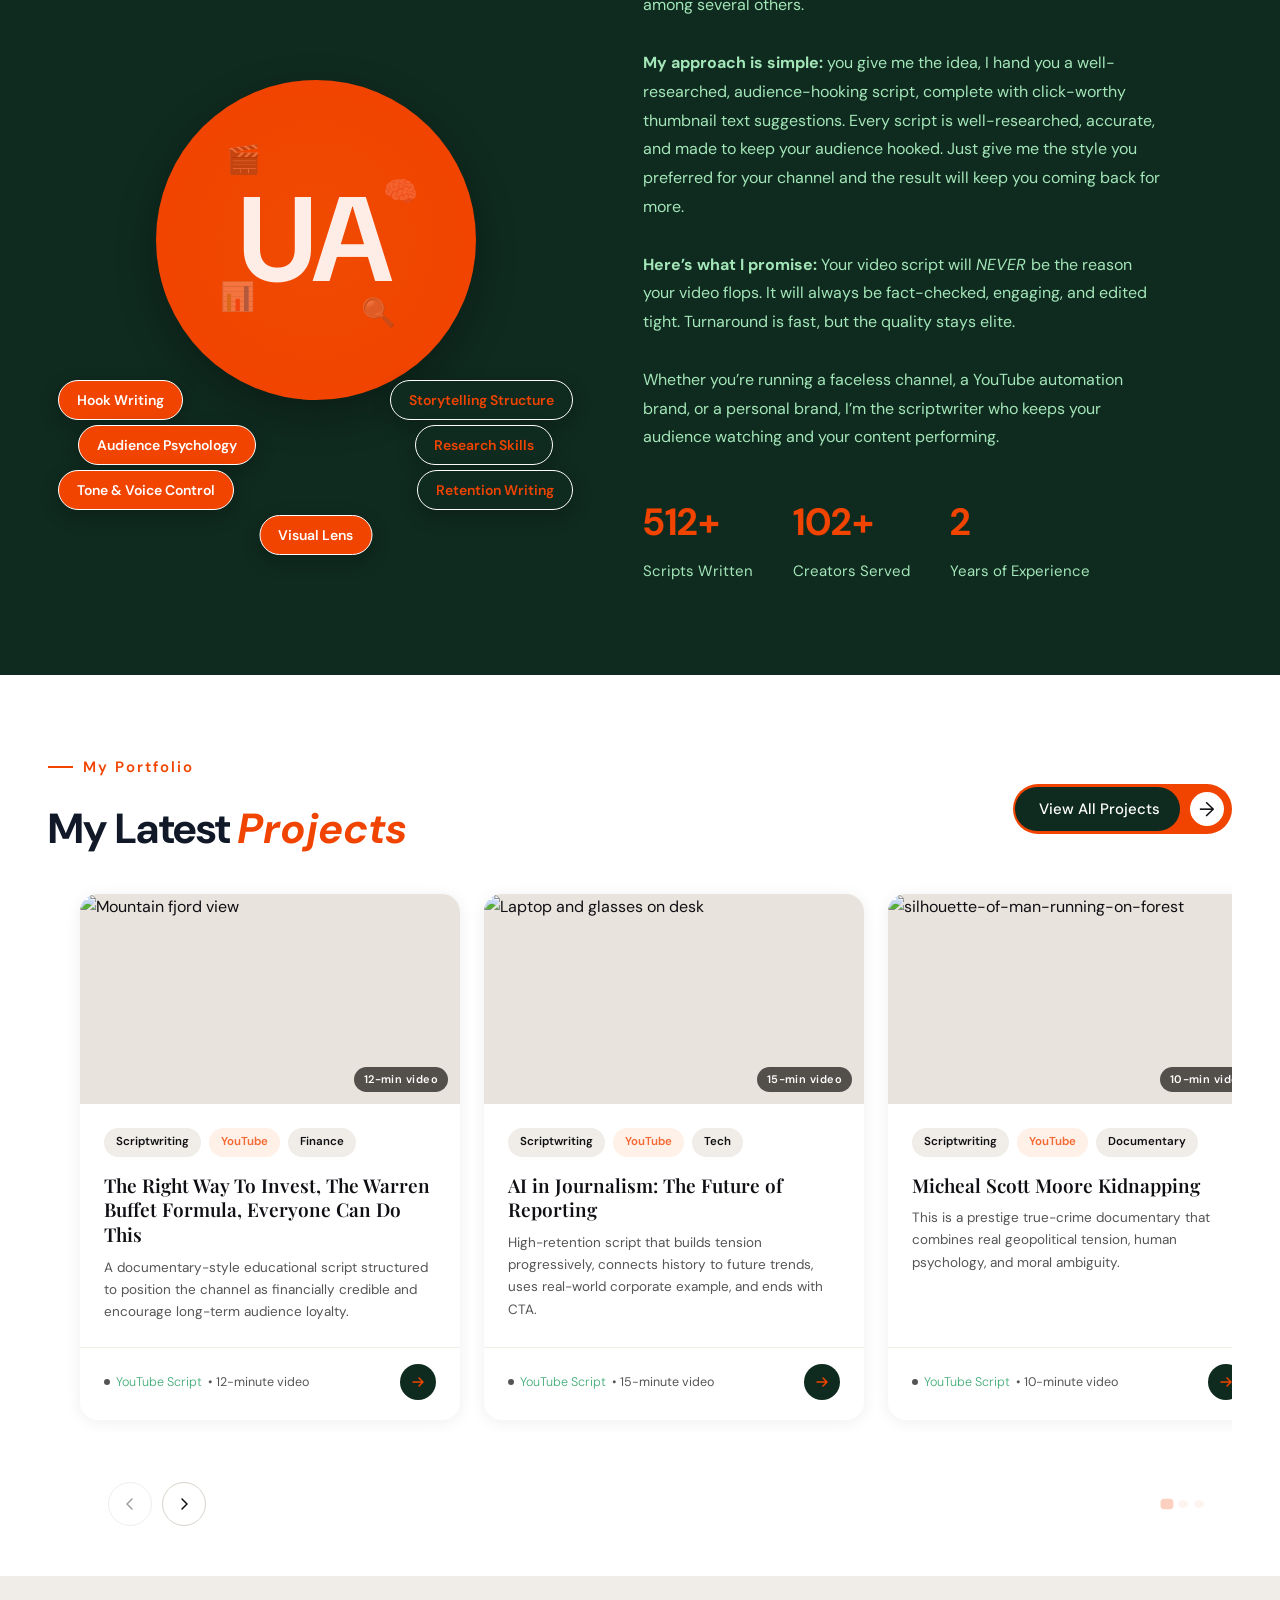
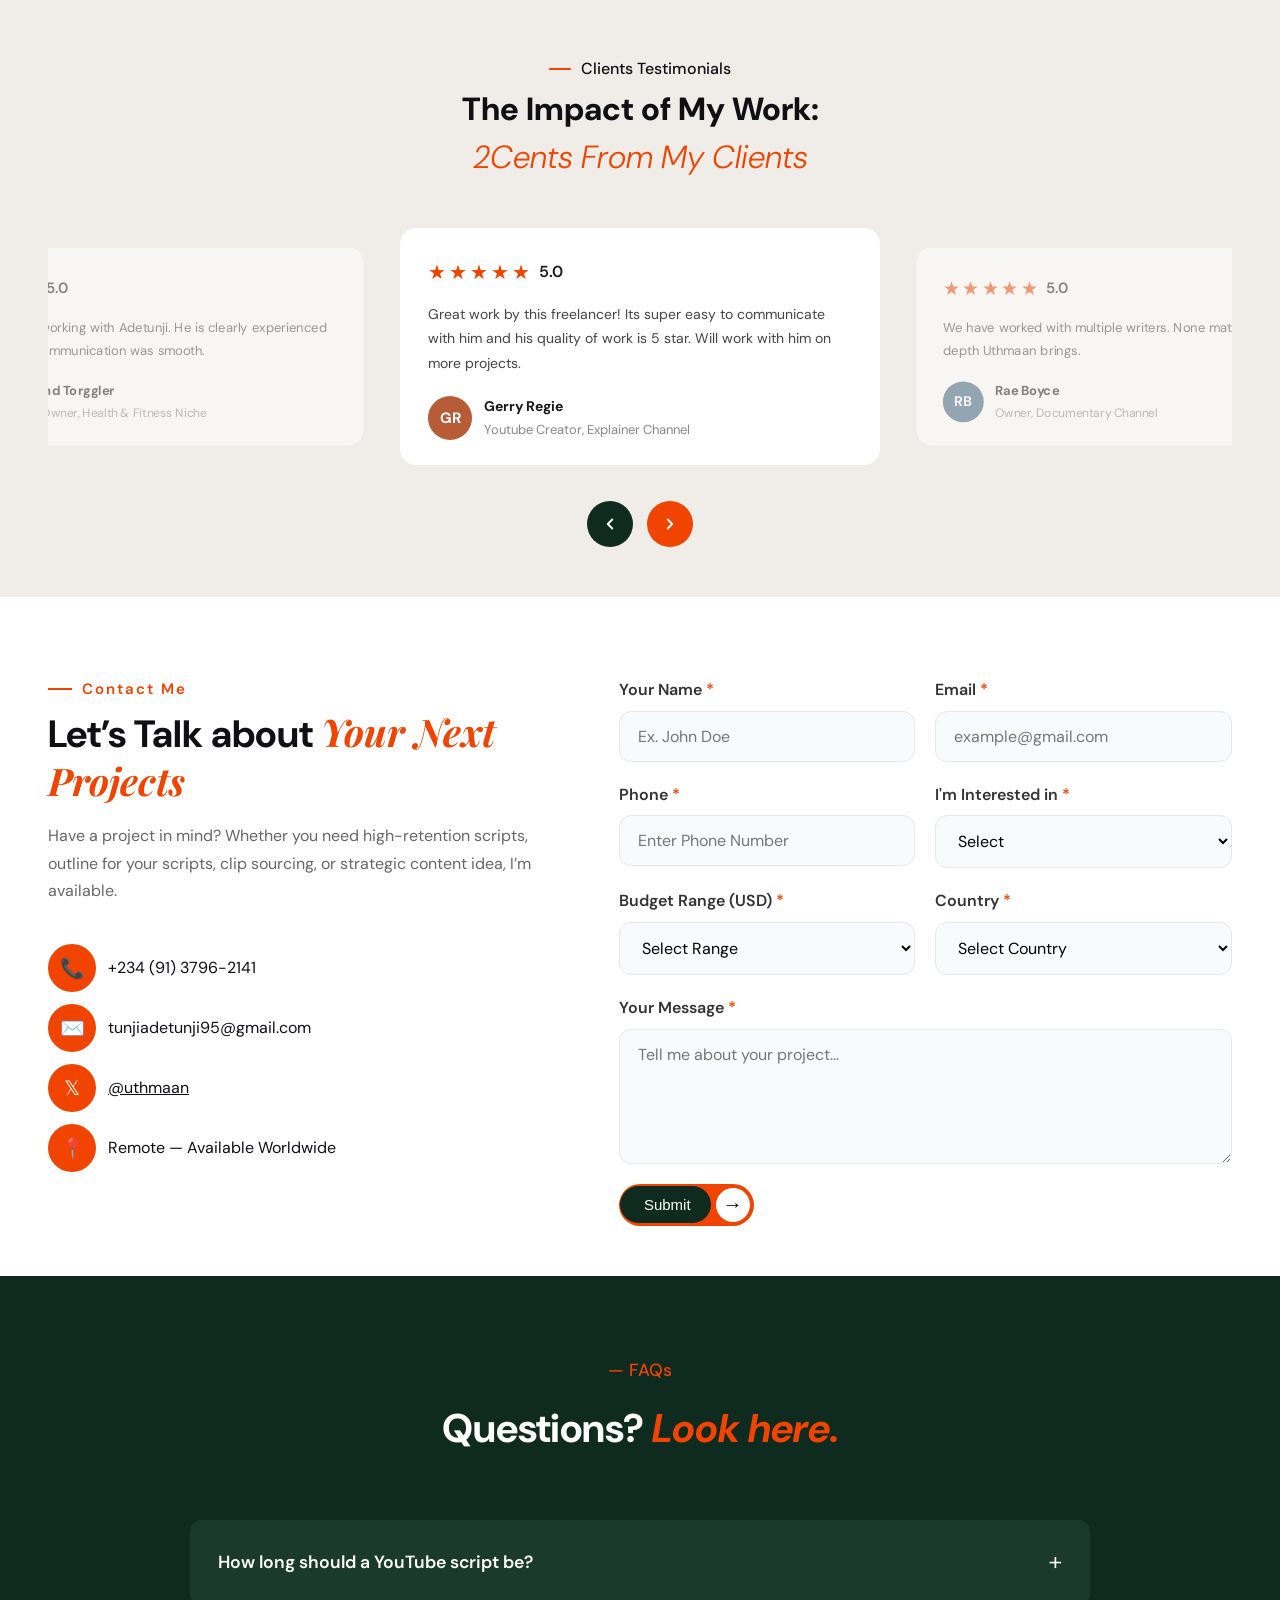
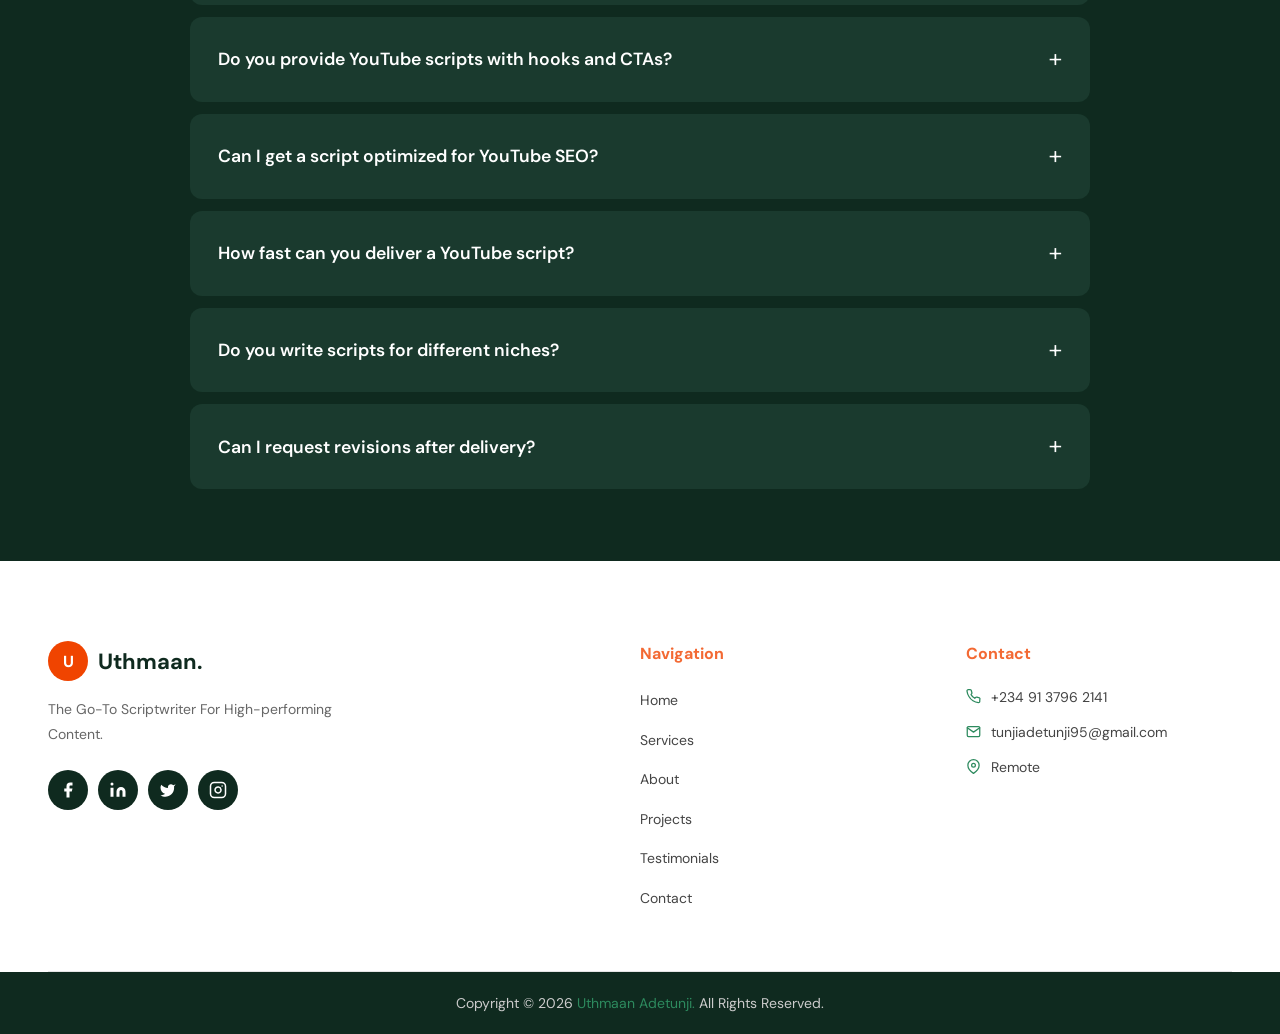
==== commit 20a6163e: "Update index.html" ====
--- a/index.html
+++ b/index.html
@@ -60,7 +60,7 @@
 <div class="hero-greeting reveal">
   
   <div class="hello-badge">Hello There!</div>
-  <h1>I'm <em class="hero-name">Uthmaan Adetunji,</em> YouTube’s Go-To Scriptwriter for High-Performance Content</h1>
+  <h1>I'm <em class="hero-name">Uthmaan Adetunji,</em> YouTube’s Go-To Scriptwriter for Impressively Engaging Content</h1>
   <p class="hero-description">
     Since 2022, I’ve written 1,000+ YouTube scripts for 100+ creators across 
     every niche, tripling their channels' average views and increasing the retention.
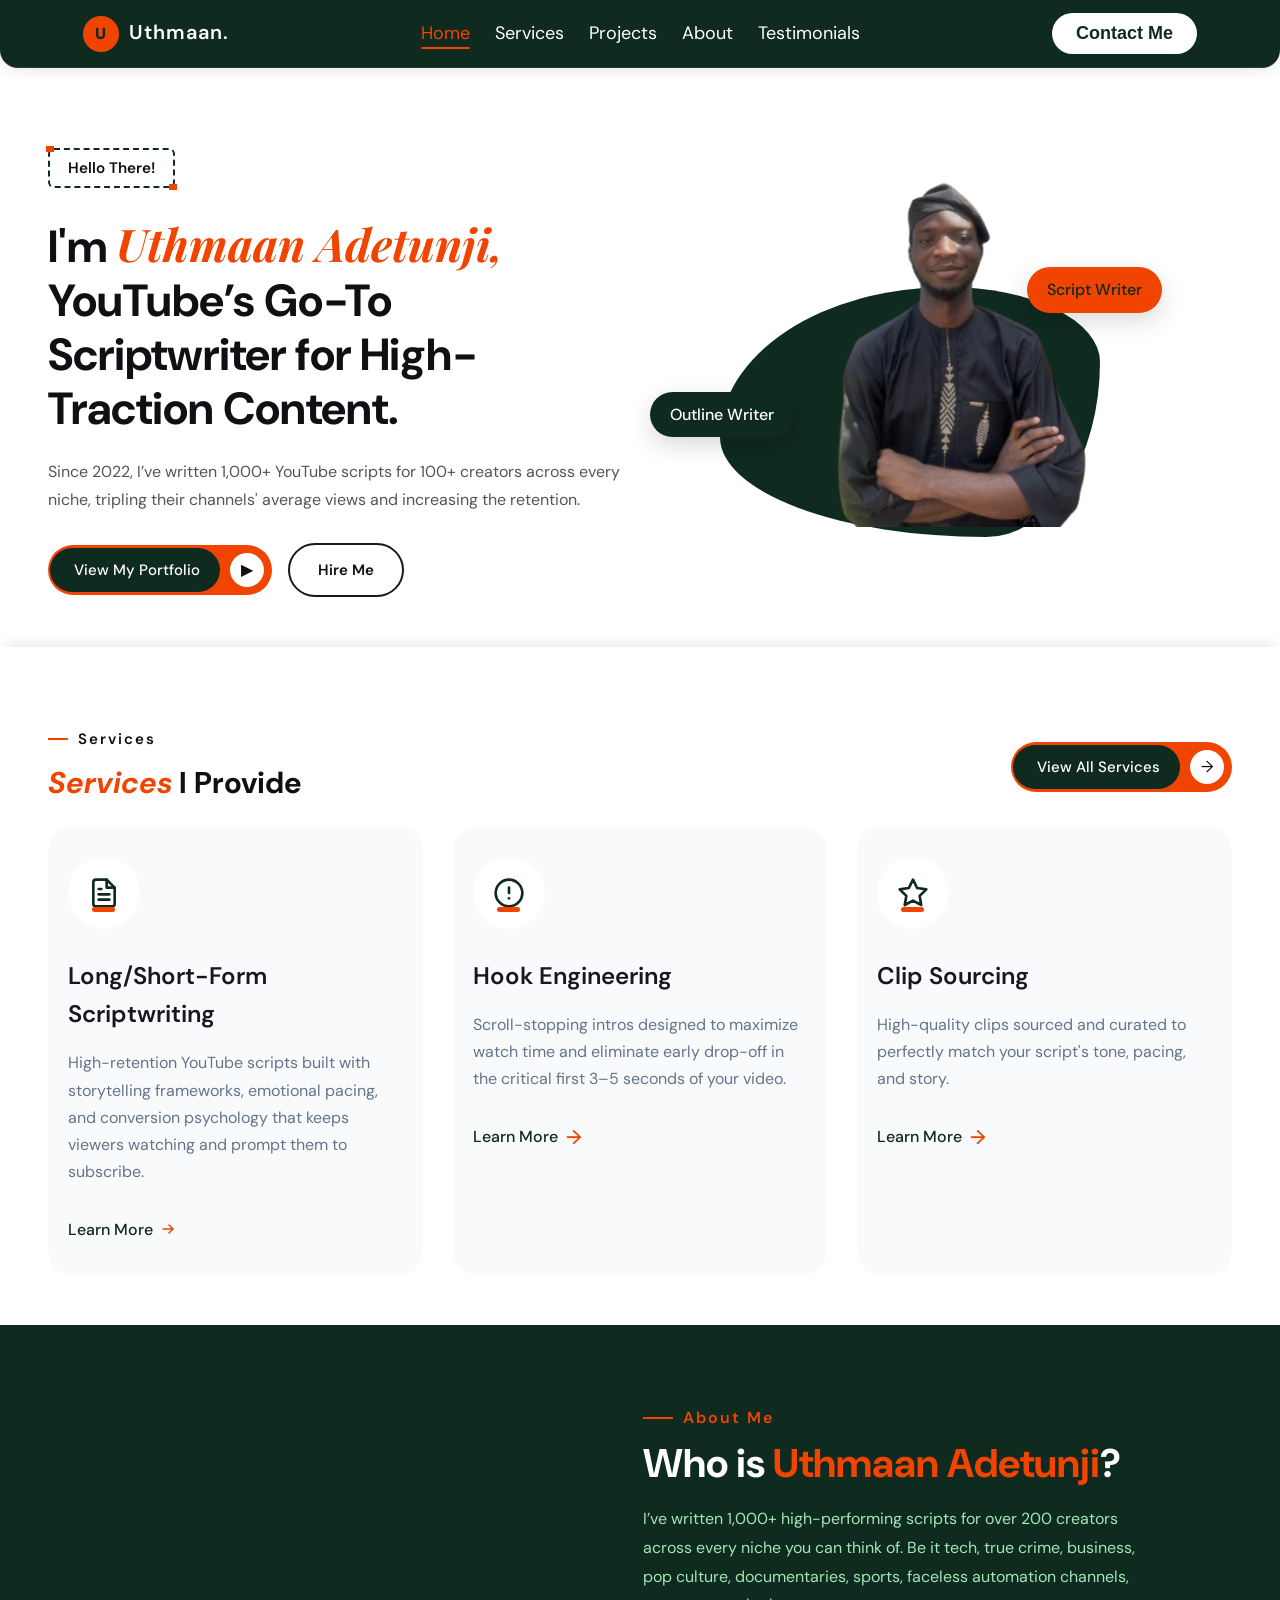
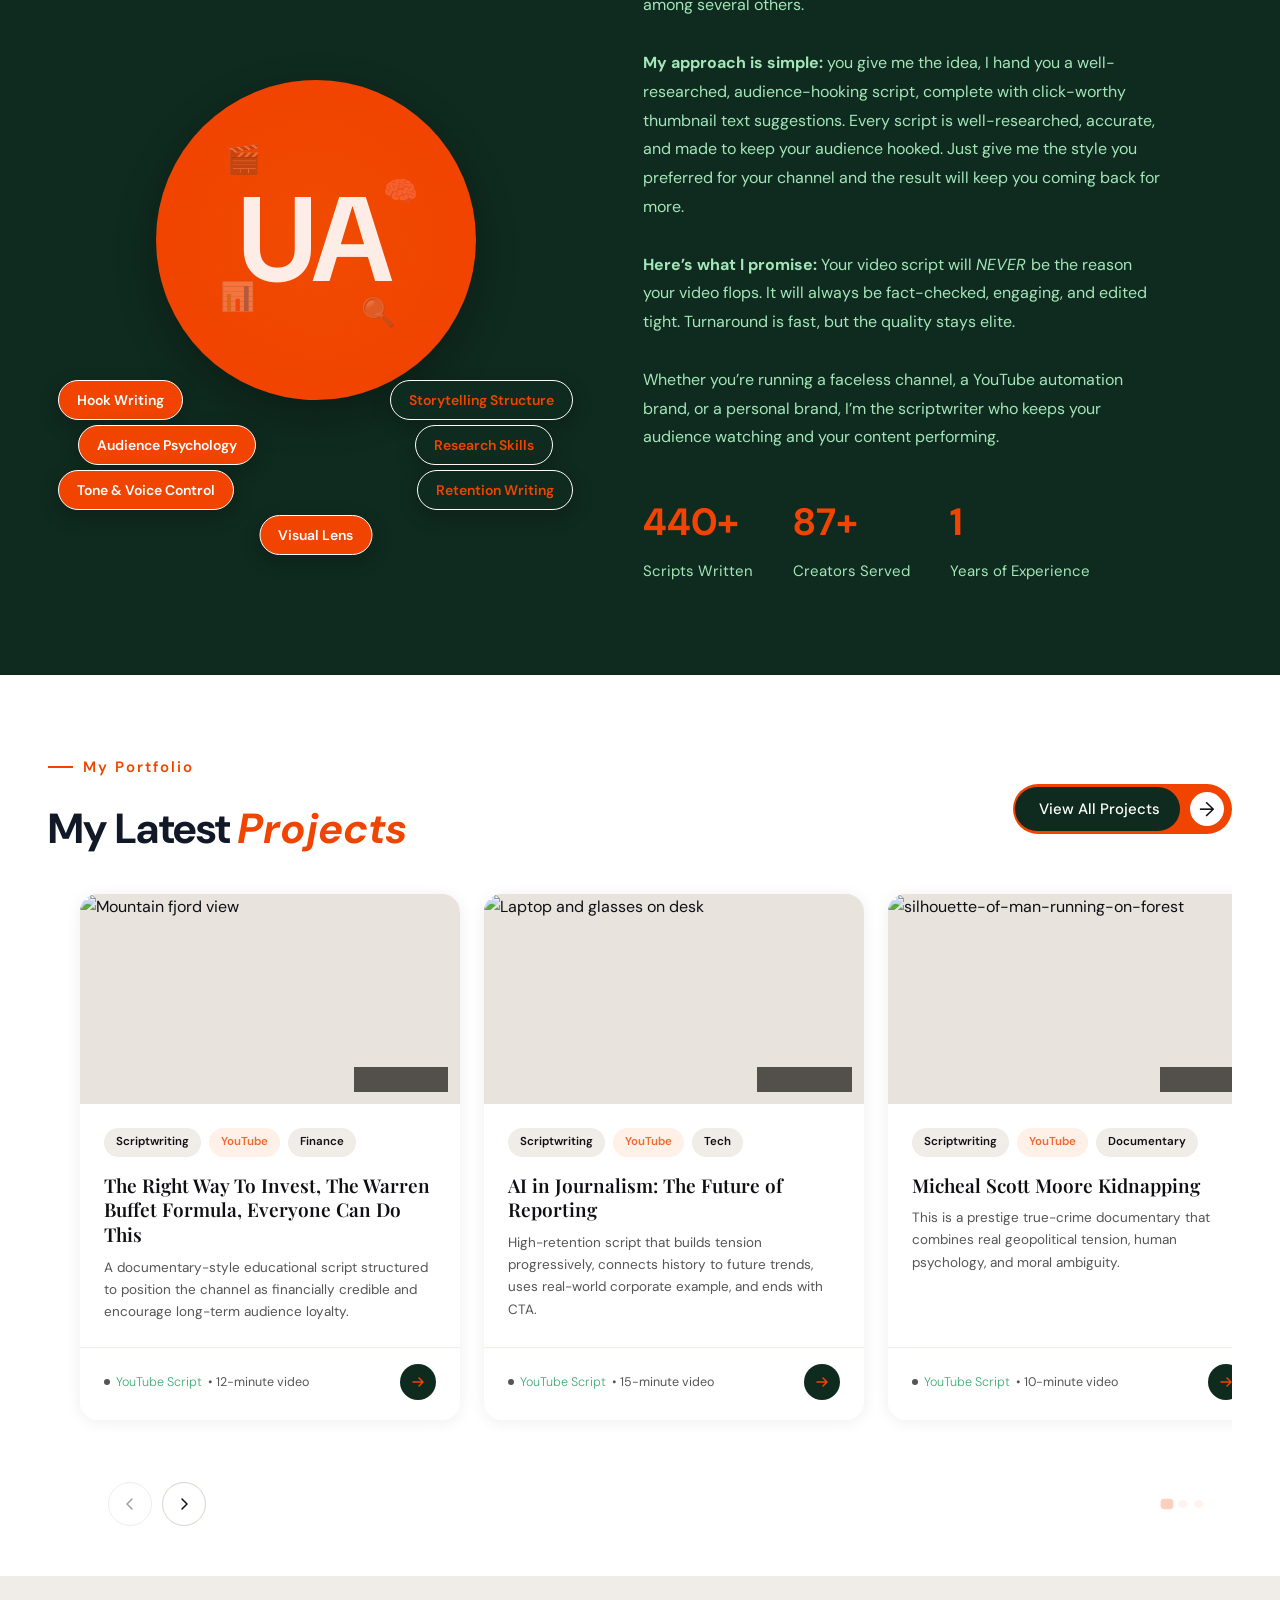
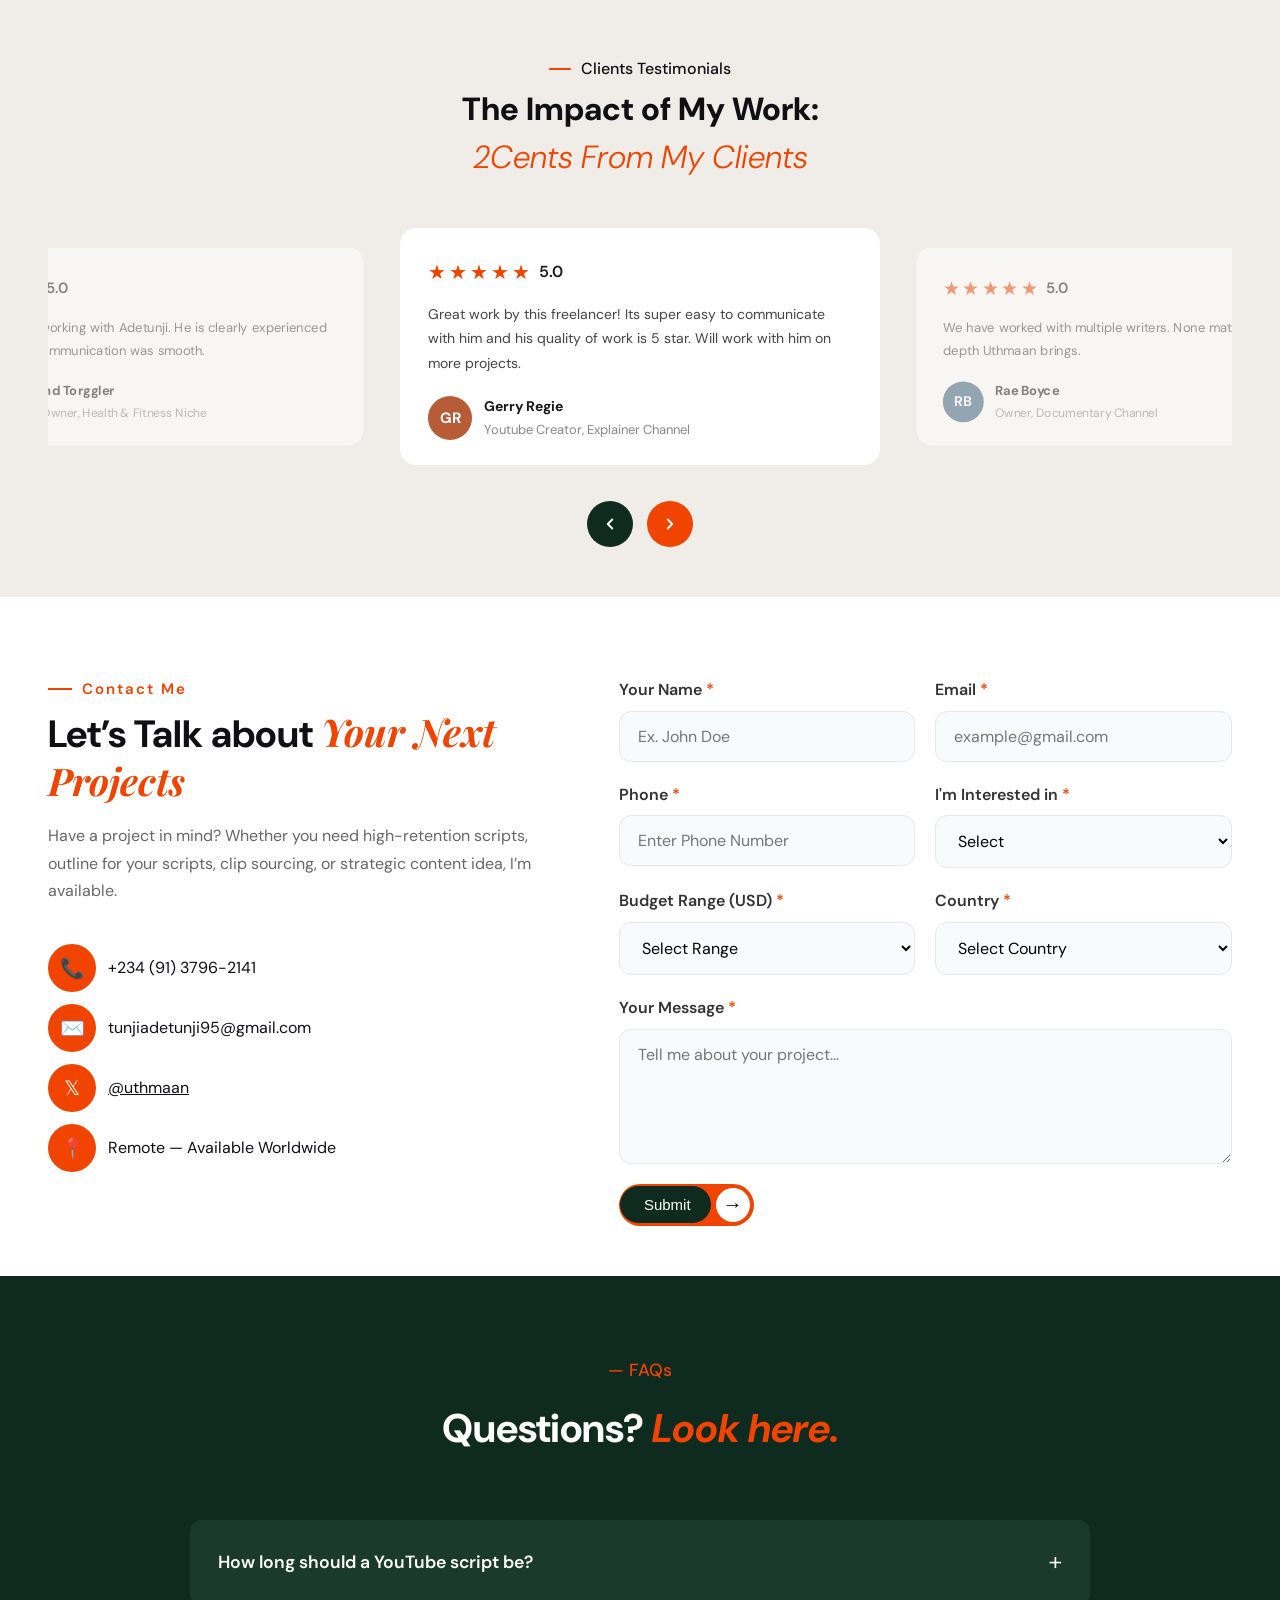
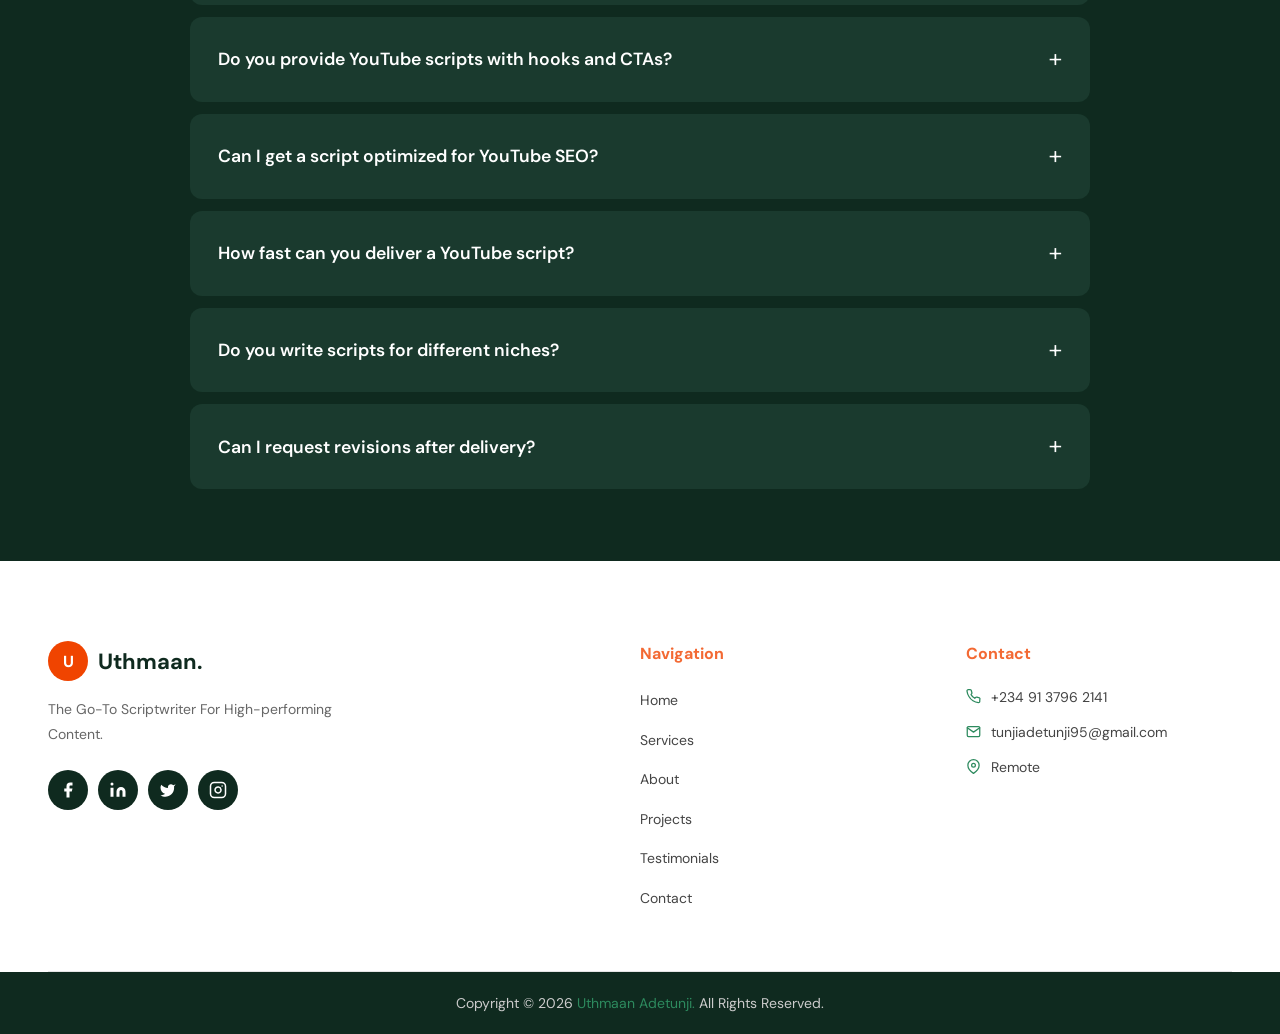
==== commit 2b29c910: "Update index.html" ====
--- a/index.html
+++ b/index.html
@@ -60,7 +60,7 @@
 <div class="hero-greeting reveal">
   
   <div class="hello-badge">Hello There!</div>
-  <h1>I'm <em class="hero-name">Uthmaan Adetunji,</em> YouTube’s Go-To Scriptwriter for Impressively Engaging Content</h1>
+  <h1>I'm <em class="hero-name">Uthmaan Adetunji,</em> YouTube’s Go-To Scriptwriter for High-Traction Content.</h1>
   <p class="hero-description">
     Since 2022, I’ve written 1,000+ YouTube scripts for 100+ creators across 
     every niche, tripling their channels' average views and increasing the retention.
